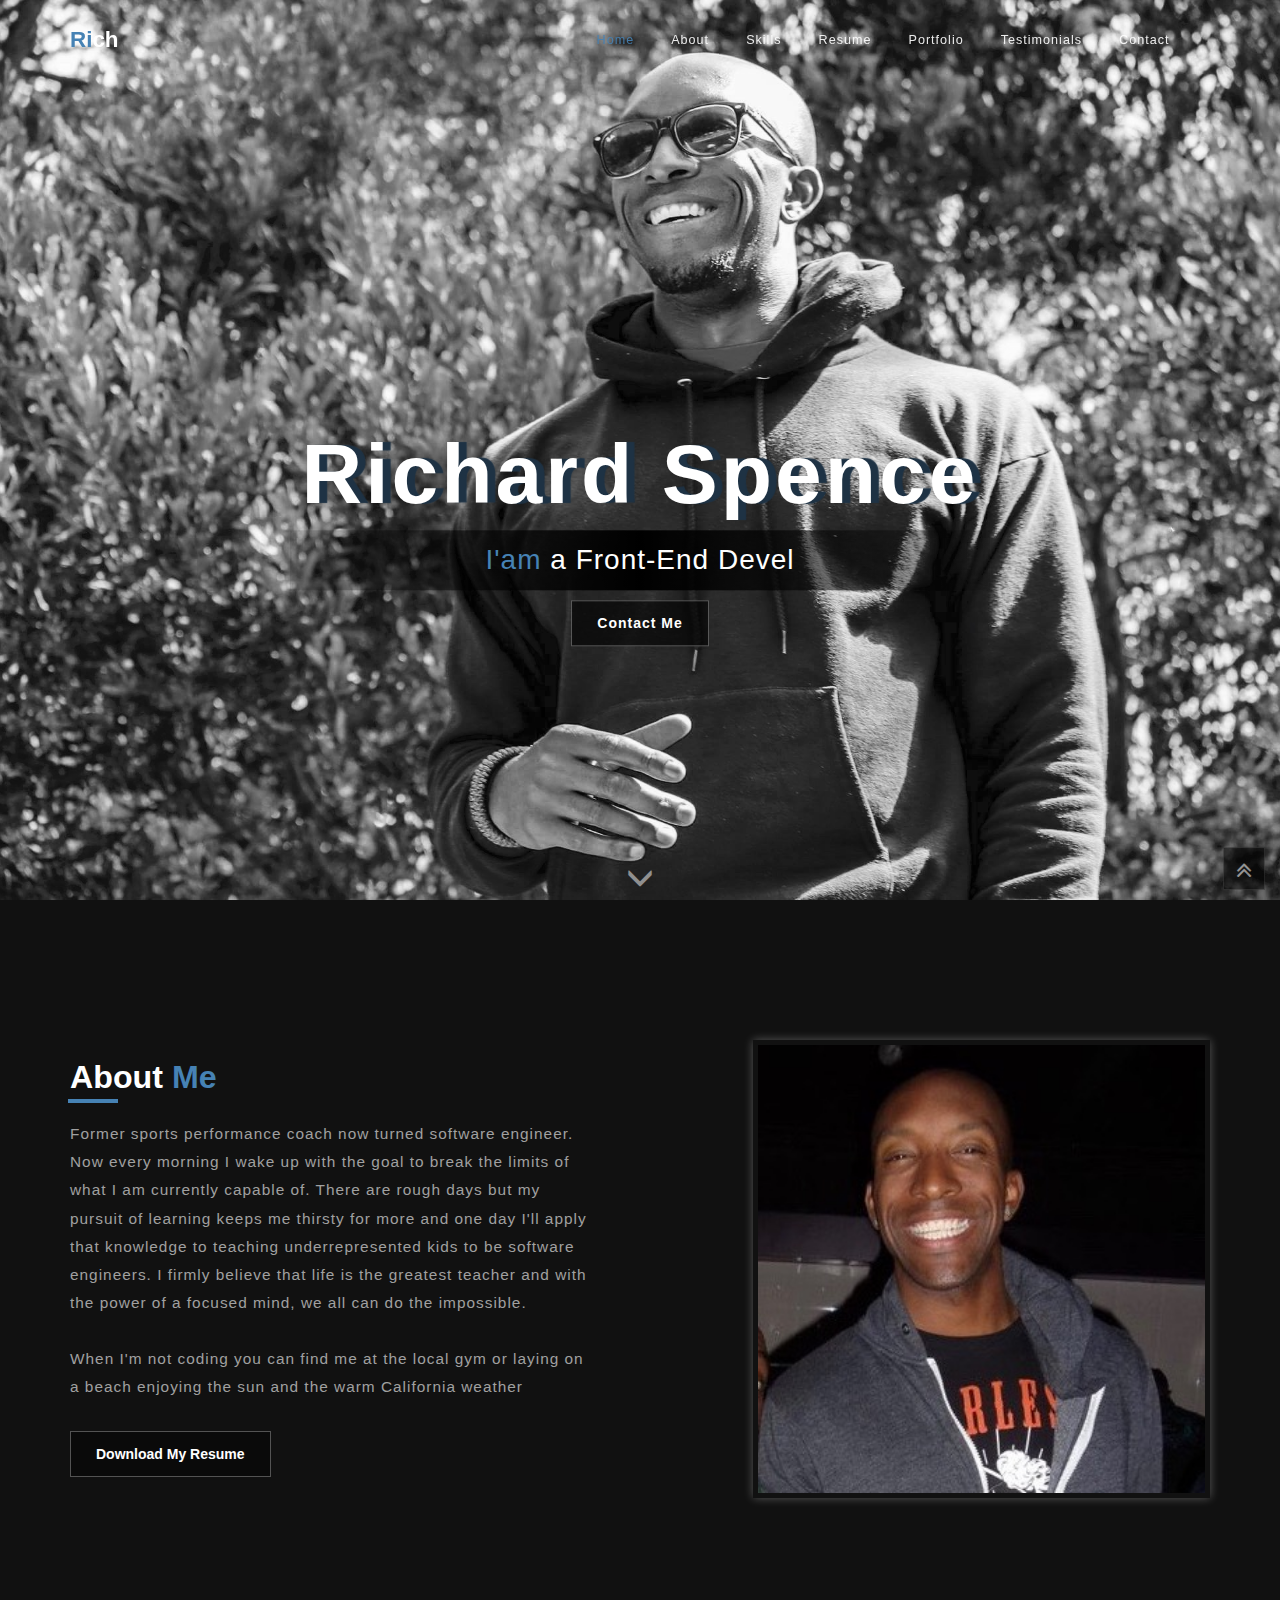
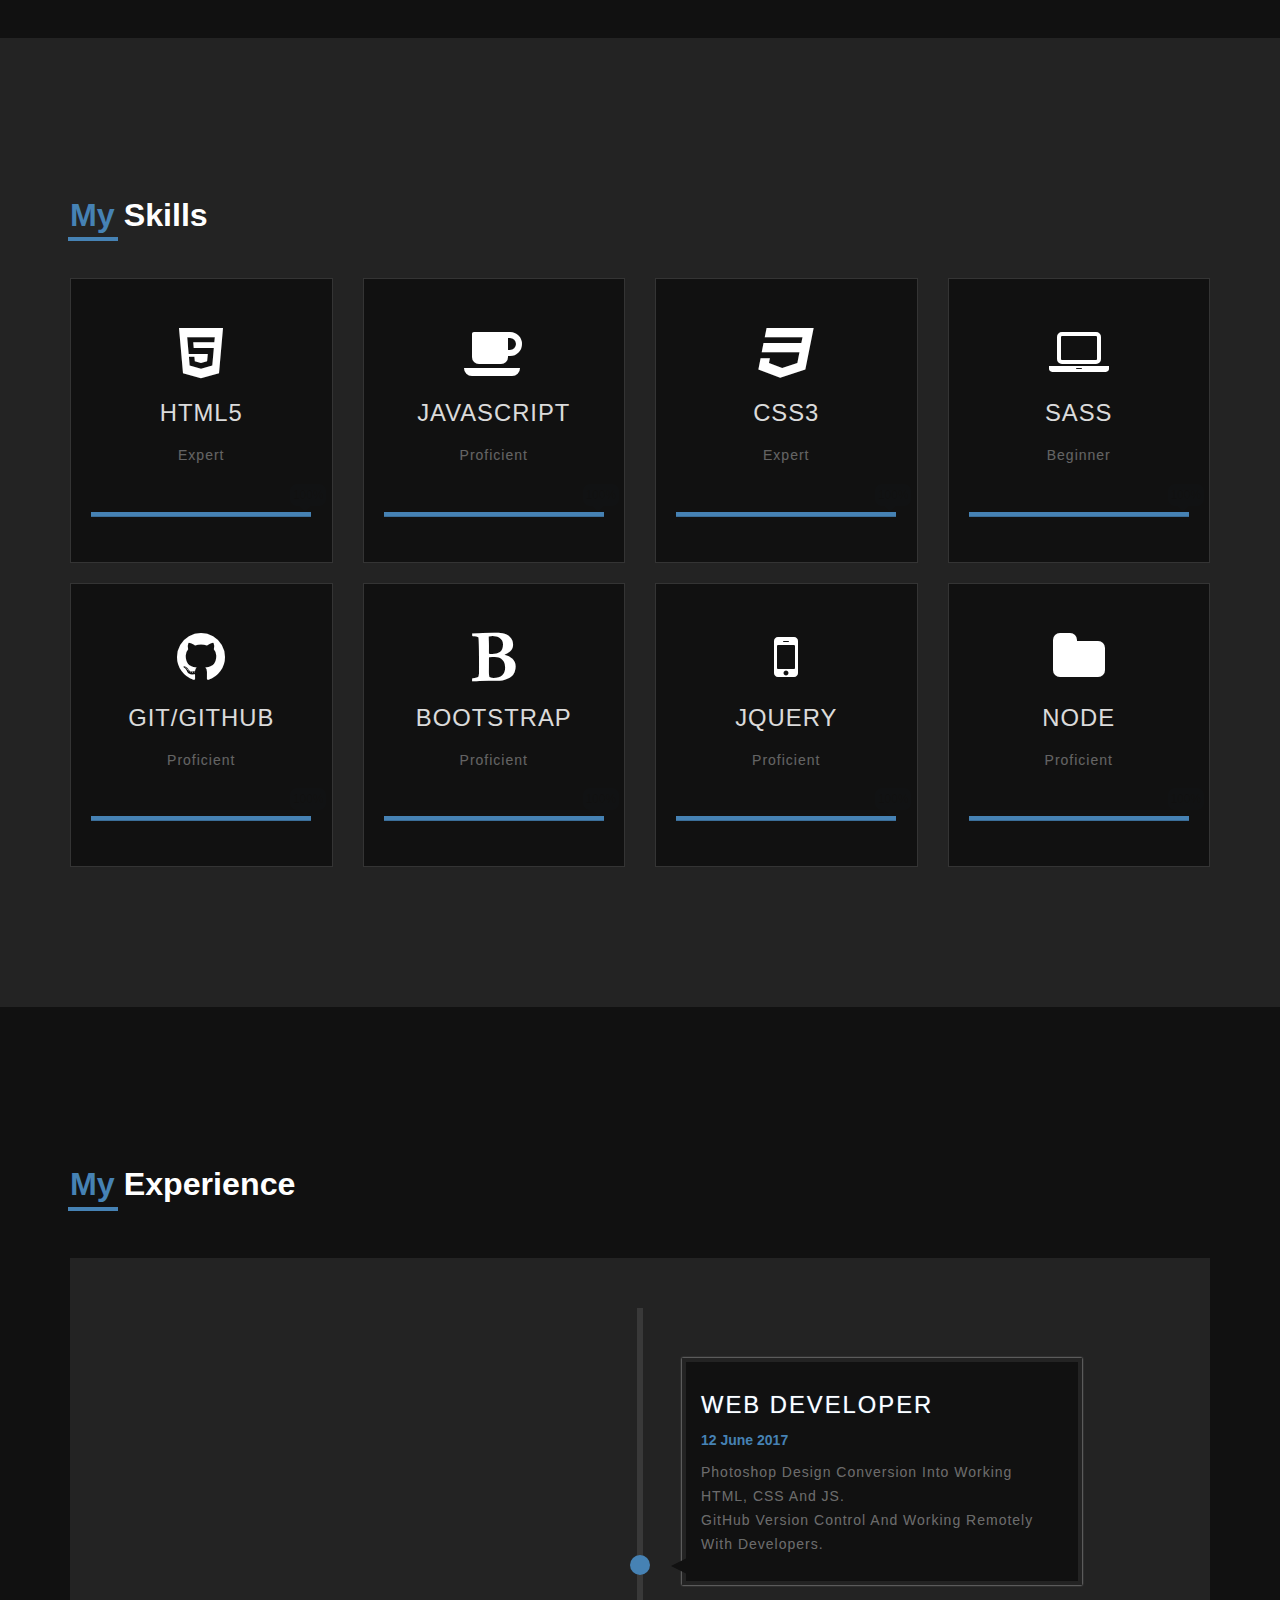
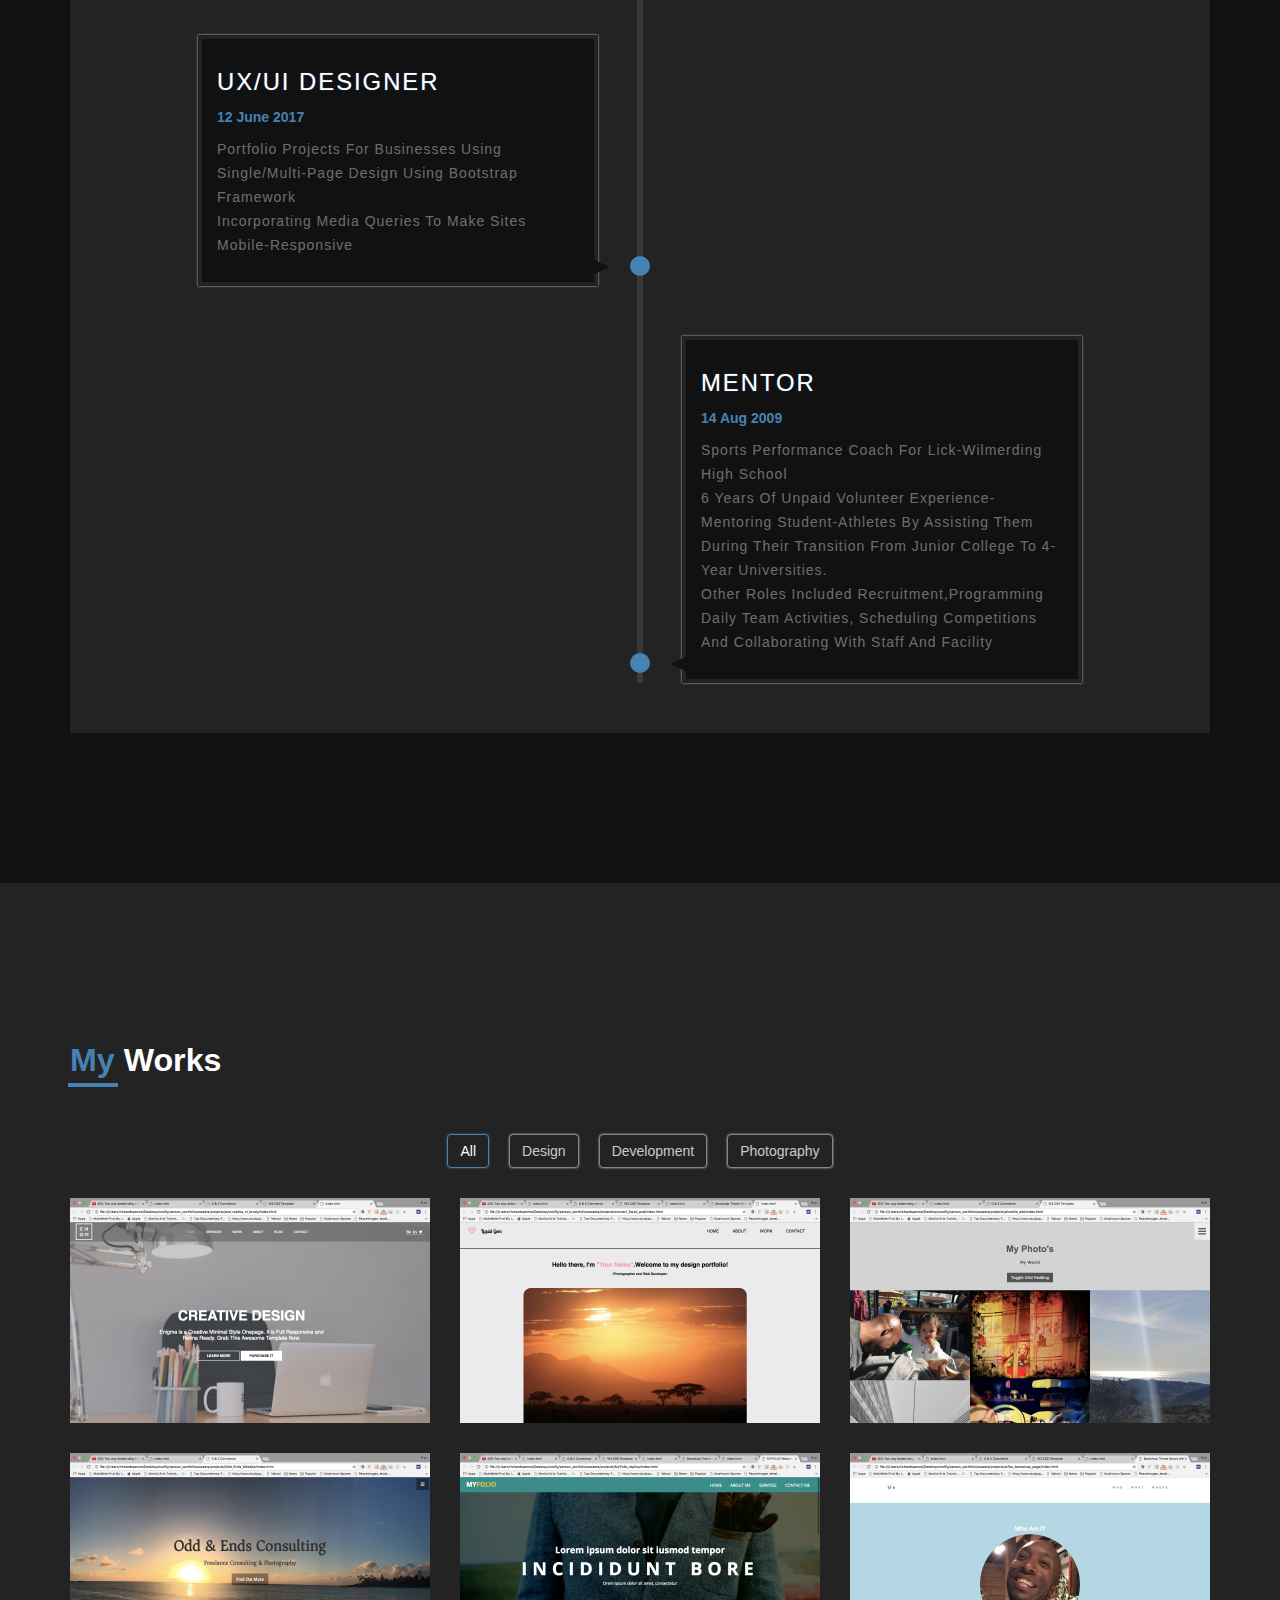
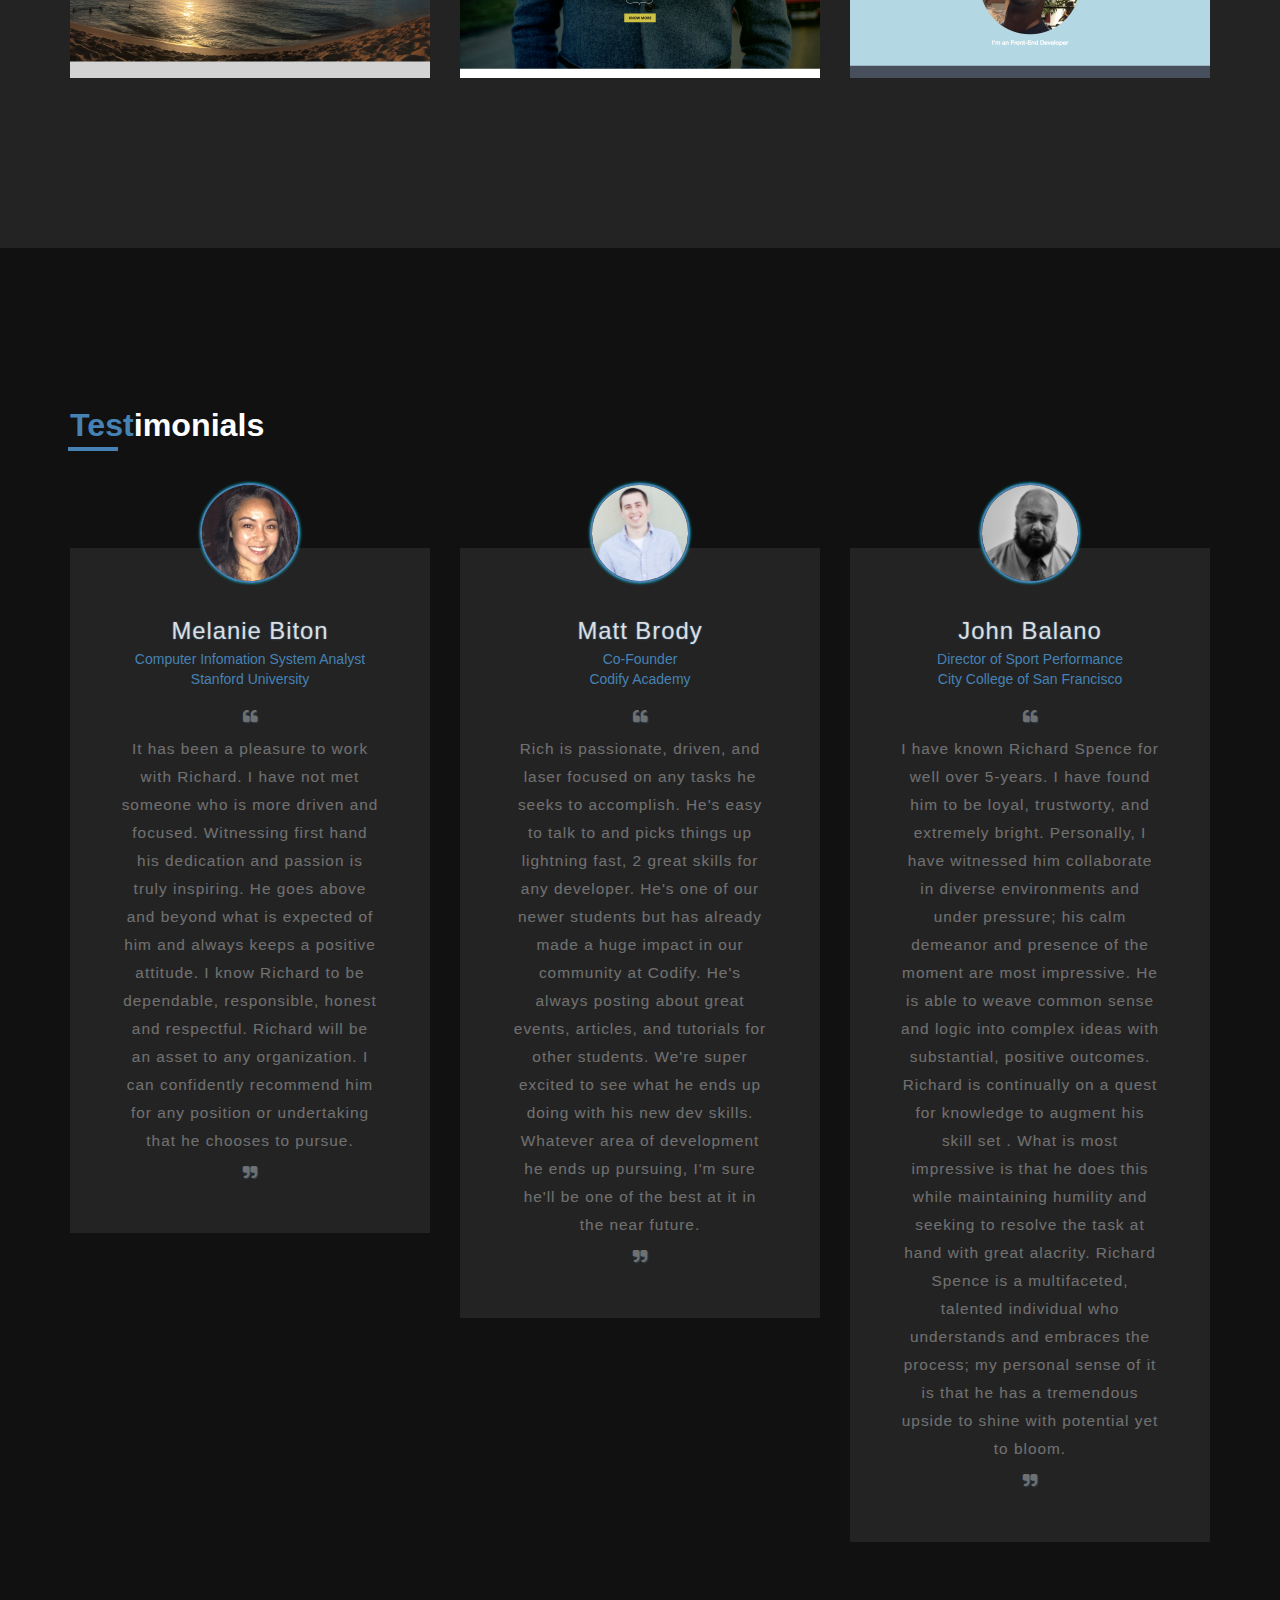
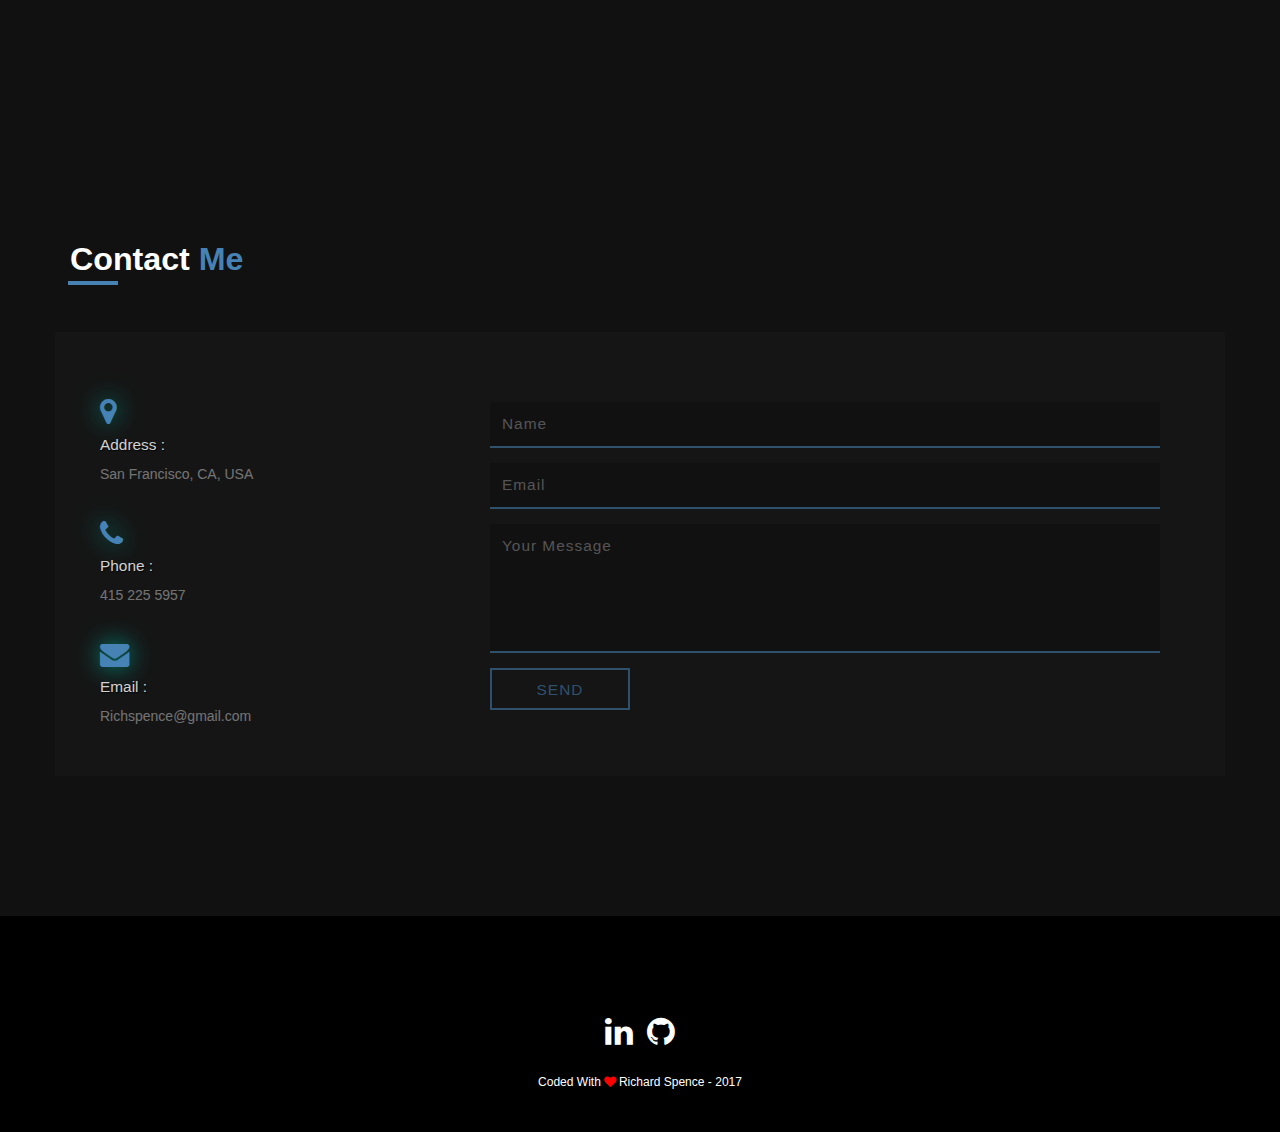
==== index.html @ 6bd2daed "First Commit" ====
<!DOCTYPE html>
<html lang="en">
    <head>
        <!-- META -->
        <meta http-equiv="Content-Type" content="text/html; charset=UTF-8">
        <meta http-equiv="X-UA-Compatible" content="IE=edge">
        <meta name="viewport" content="width=device-width, initial-scale=1">
        <meta name="description" content="text">
        <meta name="keywords" content="resume, cv, portfolio, creative, developer, freelancer, modern, onepage, clean">
        <meta name="author" content="Richard Spence">

        <!-- PAGE TITLE -->
        <title>Coach Rich Can Code</title>

        <!-- PAGE ICON -->
        <link rel="shortcut icon" type="image/x-icon" href="favicon.ico">


        <!-- BOOTSTRAP CSS -->
        <link rel="stylesheet" href="assests/css/bootstrap.min.css">

        <!-- FONT AWESOME CSS -->
        <link rel="stylesheet" href="assests/css/font-awesome.min.css">

        <!-- MAGNIFIC POPUP CSS -->
        <link rel="stylesheet" href="assests/css/magnific-popup.css">

        <!-- GOOGLE FONTS -->
        <link rel="stylesheet" href="assests/css/css">

        <!-- MAIN STYLE CSS -->
        <link rel="stylesheet" href="assests/css/style.css">

        <!-- RESPONSIVE CSS -->
        <link rel="stylesheet" href="assests/css/media.css">

        <!-- HTML5 shiv and Respond.js IE8 support of HTML5 elements and media queries -->
        <!--[if lt IE 9]>
            <script src="assests/js/html5shiv.min.js"></script>
            <script src="assests/js/respond.min.js"></script>
        <![endif]-->
    </head>
    <body class="back_color2">

        <!-- Start Preloader & ToTop Btn -->
        <div class="preloader">
            <span class="circls">
                <span class="circle1"></span>
                <span class="circle2"></span>
            </span>
        </div>

        <div class="to_top active" id="to_top">
            <i class="fa fa-angle-double-up" aria-hidden="true"></i>
        </div>
        <!-- /End Preloader & ToTop Btn -->

        <!-- Start Navigation -->
         <nav class="navbar navbar-fixed-top">
            <div class="container">
                <div class="navbar-header">
                    <a class="navbar-brand color1" href="#"><span class="span_color">Ri</span>ch</a>
                    <button type="button" class="navbar-toggle collapsed" data-toggle="collapse" data-target="#my_navbar" aria-expanded="false">
                        <span></span>
                        <span></span>
                        <span></span>
                    </button>
                </div>

                <div class="collapse navbar-collapse" id="my_navbar">
                    <ul class="nav navbar-nav navbar-right">
                        <li><a href="#" class="font_size13 current" data-link="#home">Home</a></li>
                        <li><a href="#" class="font_size13" data-link="#about">About</a></li>
                        <li><a href="#"  class="font_size13" data-link="#skills">Skills</a></li>
                        <li><a href="#" class="font_size13" data-link="#resume">Resume</a></li>
                        <li><a href="#" class="font_size13" data-link="#portfolio">Portfolio</a></li>
                        <li><a href="#" class="font_size13" data-link="#testimonial">Testimonials</a></li>
                        <li><a href="#" class="font_size13" data-link="#contact">Contact</a></li>
                    </ul>
                </div>
            </div>
        </nav>
        <!-- /End Navigation -->

        <!-- Start Home -->
        <header id="home" class="section back_color2">
            <div class="background"></div>
            <div class="header_content">
                <h1 class="myname">Richard Spence</h1>
                <div id="typed-strings" style="display: none;">
                    <p>a Front-End Developer <i class="fa fa-code" aria-hidden="true"></i></p>
                    <p>a Mentor <i class="fa fa-handshake-o" aria-hidden="true"></i></p>
                    <p>a Web Designer <i class="fa fa-paint-brush" aria-hidden="true"></i></p>
                    <p>a Creative UI/UX Designer <i class="fa fa-magic" aria-hidden="true"></i></p>
                </div>
                <p><span class="span_color">I'am </span><span id="typed">a Front-End Develo</span></p>
                <a href="#" class="btn contactme">Contact Me</a>
            </div>
            <button type="button" class="to_down"><i class="glyphicon glyphicon-menu-down" aria-hidden="true"></i></button>
        </header>
        <!-- End Home -->

        <!-- Start About -->
        <section id="about" class="section about_us section_padding back_color2">
            <div class="container">
                <div class="row">
                    <div class="col-xs-12 col-md-7">
                        <div class="about_paragraph">
                            <h2 class="color1">About <span class="span_color">Me</span></h2>
                            <p class="line_height28 font_size16">Former sports performance coach now turned software engineer. Now every morning I wake up with the goal to break the limits of what I am currently capable of. There are rough days but my pursuit of learning keeps me thirsty for more and one day I'll apply that knowledge to teaching underrepresented kids to be software engineers. I firmly believe that life is the greatest teacher and with the power of a focused mind, we all can do the impossible.<br><br>When I'm not coding you can find me at the local gym or laying on a beach enjoying the sun and the warm California weather</p>
                            <a class="btn mt_20" href="assests/Richards_resume.docx" download>Download My Resume</a>
                        </div>
                    </div>
                    <div class="col-xs-12 col-md-5">
                        <div class="about_picture">
                            <img src="assests/images/IMG_2972.jpg" alt="ME :)">
                        </div>
                    </div>
                </div>
            </div>
        </section>
        <!-- /End About -->

        <!-- Start Skills -->
        <section id="skills" class="section skills section_padding back_color1">
            <div class="container">
                <h2 class="color1"><span class="span_color">My</span> Skills</h2>
                <div class="row">
                    <div class="col-xs-12 col-sm-6 col-md-3">
                        <div class="service_item back_color2 mt_20">
                            <i class="fa fa-html5" aria-hidden="true"></i>
                            <h3 class="color1">HTML5</h3>
                            <p class="line_height28 color1">Expert</p>
                            <div class="progress">
                                <div class="progress-bar progress-bar-info" role="progressbar" aria-valuenow="100" aria-valuemin="0" aria-valuemax="100" style="min-width: 2em; width: 100%;">
                                    <span>100%</span>
                                </div>
                            </div>
                        </div>
                    </div>
                    <div class="col-xs-12 col-sm-6 col-md-3">
                        <div class="service_item back_color2 mt_20">
                            <i class="fa fa-coffee" aria-hidden="true"></i>
                            <h3 class="color1">JAVASCRIPT</h3>
                            <p class="line_height28 color1">Proficient</p>
                            <div class="progress">
                                <div class="progress-bar progress-bar-info" role="progressbar" aria-valuenow="100" aria-valuemin="0" aria-valuemax="100" style="min-width: 2em; width: 100%;">
                                    <span>100%</span>
                                </div>
                            </div>
                        </div>
                    </div>
                    <div class="col-xs-12 col-sm-6 col-md-3">
                        <div class="service_item back_color2 mt_20">
                            <i class="fa fa-css3" aria-hidden="true"></i>
                            <h3 class="color1">CSS3</h3>
                            <p class="line_height28 color1">Expert</p>
                            <div class="progress">
                                <div class="progress-bar progress-bar-info" role="progressbar" aria-valuenow="100" aria-valuemin="0" aria-valuemax="100" style="min-width: 2em; width: 100%;">
                                    <span>100%</span>
                                </div>
                            </div>
                        </div>
                    </div>
                    <div class="col-xs-12 col-sm-6 col-md-3">
                        <div class="service_item back_color2 mt_20">
                            <i class="fa fa-laptop color1" aria-hidden="true"></i>
                            <h3 class="color1">SASS</h3>
                            <p class="line_height28 color1">Beginner</p>
                            <div class="progress">
                                <div class="progress-bar progress-bar-info" role="progressbar" aria-valuenow="100" aria-valuemin="0" aria-valuemax="100" style="min-width: 2em; width: 100%;">
                                    <span>100%</span>
                                </div>
                            </div>
                        </div>
                    </div>
                    <div class="col-xs-12 col-sm-6 col-md-3">
                        <div class="service_item back_color2 mt_20">
                            <i class="fa fa-github" aria-hidden="true"></i>
                            <h3 class="color1">GIT/GITHUB</h3>
                            <p class="line_height28 color1">Proficient</p>
                            <div class="progress">
                                <div class="progress-bar progress-bar-info" role="progressbar" aria-valuenow="100" aria-valuemin="0" aria-valuemax="100" style="min-width: 2em; width: 100%;">
                                    <span>100%</span>
                                </div>
                            </div>
                        </div>
                    </div>
                    <div class="col-xs-12 col-sm-6 col-md-3">
                        <div class="service_item back_color2 mt_20">
                            <i class="fa fa-bold" aria-hidden="true"></i>
                            <h3 class="color1">BOOTSTRAP</h3>
                            <p class="line_height28 color1">Proficient</p>
                            <div class="progress">
                                <div class="progress-bar progress-bar-info" role="progressbar" aria-valuenow="100" aria-valuemin="0" aria-valuemax="100" style="min-width: 2em; width: 100%;">
                                    <span>100%</span>
                                </div>
                            </div>
                        </div>
                    </div>
                    <div class="col-xs-12 col-sm-6 col-md-3">
                        <div class="service_item back_color2 mt_20">
                            <i class="fa fa-mobile" aria-hidden="true"></i>
                            <h3 class="color1">JQUERY</h3>
                            <p class="line_height28 color1">Proficient</p>
                            <div class="progress">
                                <div class="progress-bar progress-bar-info" role="progressbar" aria-valuenow="100" aria-valuemin="0" aria-valuemax="100" style="min-width: 2em; width: 100%;">
                                    <span>100%</span>
                                </div>
                            </div>
                        </div>
                    </div>
                    <div class="col-xs-12 col-sm-6 col-md-3">
                        <div class="service_item back_color2 mt_20">
                            <i class="fa fa-folder" aria-hidden="true"></i>
                            <h3 class="color1">NODE</h3>
                            <p class="line_height28 color1">Proficient</p>
                            <div class="progress">
                                <div class="progress-bar progress-bar-info" role="progressbar" aria-valuenow="100" aria-valuemin="0" aria-valuemax="100" style="min-width: 2em; width: 100%;">
                                    <span>100%</span>
                                </div>
                            </div>
                        </div>
                    </div>
                </div>
            </div>
        </section>
        <!-- /End Skills -->

        <!-- Start Work Experience -->
        <section id="resume" class="section experience section_padding back_color2">
            <div class="container">
                <h2 class="color1"><span class="span_color">My</span> Experience</h2>
                <ul class="back_color1">
                    <li class="in-view">
                        <div class="back_color2">
                            <h3 class="color1">WEB DEVELOPER</h3>
                            <time datetime="2020-02-14">12 June 2017</time>
                            <p>Photoshop Design conversion into working HTML, CSS and JS.
                              <br>GitHub version control and working remotely with developers.
                            </p>
                        </div>
                    </li>
                    <li class="in-view">
                        <div class="back_color2">
                            <h3 class="color1">UX/UI DESIGNER</h3>
                            <time datetime="2020-02-14">12 June 2017</time>
                            <p>Portfolio projects for businesses using single/multi-page design using Bootstrap framework
                              <br>Incorporating media queries to make sites mobile-responsive
                            </p>
                        </div>
                    </li>
                    <li class="in-view">
                        <div class="back_color2">
                            <h3 class="color1">MENTOR</h3>
                            <time datetime="2020-02-14">14 Aug 2009</time>
                            <p> Sports Performance coach for Lick-Wilmerding High School
                            <br>6 years of unpaid volunteer experience-mentoring student-athletes by assisting them during their transition from junior college to 4-year universities.
                            <br>Other roles included recruitment,programming daily team activities, scheduling competitions and collaborating with staff and facility </p>
                        </div>
                    </li>
                </ul>
            </div>
        </section>
        <!-- /End Work Experience -->

        <!-- Start Latest Works -->
        <section id="portfolio" class="section works section_padding back_color1">
            <div class="container">
                <h2 class="color1"><span class="span_color">My</span> Works</h2>
                <div class="works_control">
                    <button type="button" class="btn color1 mixitup-control-active" data-filter="all">All</button>
                    <button type="button" class="btn color1" data-filter=".w_design">Design</button>
                    <button type="button" class="btn color1" data-filter=".w_development">Development</button>
                    <button type="button" class="btn color1" data-filter=".w_photography">Photography</button>
                </div>
                <div class="works_content" id="MixItUp706889">
                    <div class="row">
                        <div class="mix col-xs-12 col-sm-6 col-md-4 w_development" data-order="1">
                            <div class="work_item">
                                <img src="assests/images/creative.png" alt="portfolio">
                                <div class="item_caption">
                                    <a href="assests/projects/psd_replica_m_brody/index.html" target="_blank">
                                        <i class="fa fa-link" aria-hidden="true"></i>
                                    </a>
                                    <a href="assests/images/creative.png" class="popup">
                                        <i class="fa fa-search" aria-hidden="true"></i>
                                    </a>
                                </div>
                            </div>
                        </div>
                        <div class="mix col-xs-12 col-sm-6 col-md-4 w_development" data-order="2">
                            <div class="work_item">
                                <img src="assests/images/liquid.png" alt="portfolio">
                                <div class="item_caption">
                                    <a href="assests/projects/convert_liquid_psd/index.html" target="_blank">
                                        <i class="fa fa-link" aria-hidden="true"></i>
                                    </a>
                                    <a href="assests/images/liquid.png" class="popup">
                                        <i class="fa fa-search" aria-hidden="true"></i>
                                    </a>
                                </div>
                            </div>
                        </div>
                        <div class="mix col-xs-12 col-sm-6 col-md-4 w_photography" data-order="3">
                            <div class="work_item">
                                <img src="assests/images/Photolio.png" alt="portfolio">
                                <div class="item_caption">
                                    <a href="assests/projects/photolio_site/index.html">
                                        <i class="fa fa-link" aria-hidden="true"></i>
                                    </a>
                                    <a href="assests/images/Photolio.png" class="popup">
                                        <i class="fa fa-search" aria-hidden="true"></i>
                                    </a>
                                </div>
                            </div>
                        </div>
                        <div class="mix col-xs-12 col-sm-6 col-md-4 w_design w_development" data-order="4">
                            <div class="work_item">
                                <img src="assests/images/Odd_End.png" alt="portfolio">
                                <div class="item_caption">
                                    <a href="assests/projects/Odd_Ends_Website/index.html">
                                        <i class="fa fa-link" aria-hidden="true"></i>
                                    </a>
                                    <a href="assests/images/Odd_End.png" class="popup">
                                        <i class="fa fa-search" aria-hidden="true"></i>
                                    </a>
                                </div>
                            </div>
                        </div>
                        <div class="mix col-xs-12 col-sm-6 col-md-4 w_design" data-order="4">
                            <div class="work_item">
                                <img src="assests/images/folio.png" alt="portfolio">
                                <div class="item_caption">
                                    <a href="assests/projects/MyFolio_replica/index.html">
                                        <i class="fa fa-link" aria-hidden="true"></i>
                                    </a>
                                    <a href="assests/images/folio.png" class="popup">
                                        <i class="fa fa-search" aria-hidden="true"></i>
                                    </a>
                                </div>
                            </div>
                        </div>
                        <div class="mix col-xs-12 col-sm-6 col-md-4 w_photography" data-order="4">
                            <div class="work_item">
                                <img src="assests/images/me.png" alt="portfolio">
                                <div class="item_caption">
                                    <a href="assests/projects/w3sc_bootstrap_page/index.html">
                                        <i class="fa fa-link" aria-hidden="true"></i>
                                    </a>
                                    <a href="assests/images/me.png" class="popup">
                                        <i class="fa fa-search" aria-hidden="true"></i>
                                    </a>
                                </div>
                            </div>
                        </div>
                    </div>
                </div>
            </div>
        </section>
        <!-- /End Latest Works -->

        <!-- Start Testimonials -->
        <section id="testimonial" class="section testimonials section_padding back_color2">
            <div class="container">
                <h2 class="color1"><span class="span_color">Test</span>imonials</h2>
                <div class="row">
                    <div class="col-xs-12 col-sm-4">
                        <div class="single_testimonial back_color1">
                            <h3 class="color1">Melanie Biton</h3>
                            <span class="span_color">Computer Infomation System Analyst<br> Stanford University</span>
                            <p class="line_height28 font_size16 color1"><i class="fa fa-quote-left" aria-hidden="true"></i>It has been a pleasure to work with Richard. I have not met someone who is more driven and focused. Witnessing first hand his dedication and passion is truly inspiring. He goes above and beyond what is expected of him and always keeps a positive attitude. I know Richard to be dependable, responsible, honest and respectful. Richard will be an asset to any organization. I can confidently recommend him for any position or undertaking that he chooses to pursue. <i class="fa fa-quote-right" aria-hidden="true"></i></p>
                            <div class="testimonial_picture">
                                <img src="assests/images/mel_face1.png" alt="person">
                            </div>
                        </div>
                    </div>
                    <div class="col-xs-12 col-sm-4">
                        <div class="single_testimonial back_color1">
                            <h3 class="color1">Matt Brody</h3>
                            <span class="span_color">Co-Founder<br> Codify Academy</span>
                            <p class="line_height28 font_size16 color1"><i class="fa fa-quote-left" aria-hidden="true"></i> Rich is passionate, driven, and laser focused on any tasks he seeks to accomplish. He's easy to talk to and picks things up lightning fast, 2 great skills for any developer. He's one of our newer students but has already made a huge impact in our community at Codify. He's always posting about great events, articles, and tutorials for other students. We're super excited to see what he ends up doing with his new dev skills. Whatever area of development he ends up pursuing, I'm sure he'll be one of the best at it in the near future.<i class="fa fa-quote-right" aria-hidden="true"></i></p>
                            <div class="testimonial_picture">
                                <img src="assests/images/matt_b.jpg" alt="person">
                            </div>
                        </div>
                    </div>
                    <div class="col-xs-12 col-sm-4">
                        <div class="single_testimonial back_color1">
                            <h3 class="color1">John Balano</h3>
                            <span class="span_color">Director of Sport Performance <br>City College of San Francisco</span>
                            <p class="line_height28 font_size16 color1"><i class="fa fa-quote-left" aria-hidden="true"></i> I have known Richard Spence for well over 5-years. I have found him to be loyal, trustworty, and extremely bright. Personally, I have witnessed him collaborate in diverse environments and under pressure; his calm demeanor and presence of the moment are most impressive. He is able to weave common sense and logic into complex ideas with substantial, positive outcomes. Richard is continually on a quest for knowledge to augment his skill set . What is most impressive is that he does this while maintaining humility and seeking to resolve the task at hand with great alacrity. Richard Spence is a multifaceted, talented individual who understands and embraces the process; my personal sense of it is that he has a tremendous upside to shine with potential yet to bloom. <i class="fa fa-quote-right" aria-hidden="true"></i></p>
                            <div class="testimonial_picture">
                                <img src="assests/images/balano.jpg" alt="person">
                            </div>
                        </div>
                    </div>
                </div>
            </div>
        </section>
        <!-- /End Testimonials -->



        <!-- Start Contact -->
        <section id="contact" class="section section_padding back_color2">
            <div class="container">
                <h2 class="color1">Contact <span class="span_color">Me</span></h2>
                <div class="contact_me row">
                    <div class="col-xs-12 col-md-4">
                        <address>
                            <div class="contact">
                                <i class="fa fa-map-marker" aria-hidden="true"></i>
                                <span class="color1 font_size16">Address :</span>
                                <p class="color1"> San Francisco, CA, USA</p>
                            </div>
                            <div class="contact">
                                <i class="fa fa-phone" aria-hidden="true"></i>
                                <span class="color1 font_size16">Phone :</span>
                                <p class="color1">415 225 5957</p>
                            </div>
                            <div class="contact">
                                <i class="fa fa-envelope" aria-hidden="true"></i>
                                <span class="color1 font_size16">Email :</span>
                                <p class="color1">Richspence@gmail.com</p>
                            </div>
                        </address>
                    </div>
                    <div class="col-xs-12 col-md-8">
                        <form class="form-horizontal contact_form" method="post" id="contactForm" action="#"><input type="hidden" name="form-name" value="form 1">
                            <div class="form-group form-group-lg">
                                <div class="col-xs-12">
                                    <input type="text" class="font_size16 form-control" id="name" placeholder="Name" name="user" required="required">
                                </div>
                            </div>
                            <div class="form-group form-group-lg">
                                <div class="col-xs-12">
                                    <input type="email" class="font_size16 form-control" id="email" placeholder="Email" name="email" required="required" autocomplete="email">
                                </div>
                            </div>
                            <div class="form-group form-group-lg">
                                <div class="col-xs-12">
                                    <textarea class="font_size16 form-control" rows="5" id="message" placeholder="Your Message" name="message" required="required"></textarea>
                                </div>
                            </div>
                            <div class="form-group form-group-lg">
                                <div class="col-xs-12">
                                    <button type="submit" class="btn font_size16">SEND</button>
                                </div>
                            </div>
                            <div class="col-md-12 text-center">
                                <p class="input-success">We have received your mail, We will get back to you soon!</p>
                                <p class="input-error">Sorry, Message could not send! Please try again.</p>
                            </div>
                        </form>
                    </div>
                </div>
            </div>
        </section>
        <!-- /End Contact -->

        <!-- Start Footer -->
        <footer>
            <div class="links">
                <a href="https://www.linkedin.com/in/thisisrichie/"><i class="fa fa-linkedin color1" aria-hidden="true"></i></a>
                <a href="https://github.com/ZuluK"><i class="fa fa-github color1" aria-hidden="true"></i></a>
                <p class="ccopy color1">Coded With<i class="fa fa-heart" aria-hidden="true"></i>Richard Spence<a href="#" target="_blank"></a> - 2017</p>
            </div>
        </footer>
        <!-- /End Footer -->

        <!-- JQUERY JS -->
        <script src="assests/js/jquery-3.1.0.min.js"></script>
        <!-- BOOTSTRAP JS -->
        <script src="assests/js/bootstrap.min.js"></script>
        <!-- TYPED JS -->
        <script src="assests/js/typed.min.js"></script>
        <!-- MAGNIFIC POPUP JS -->
        <script src="assests/js/jquery.magnific-popup.min.js"></script>
        <!-- MIXITUP JS -->
        <script src="assests/js/mixitup.min.js"></script>
        <!-- SCRIPT JS -->
        <script src="assests/js/script.js"></script>
        <!-- CUSTOM JS -->
        <script src="assests/js/main.js"></script>


    </body>
</html>
---- assests/css/style.css ----
/*----------------------------------------------
            *** TABLE OF CONTENTS ***
----------------------------------------------
  * 01. General
  * 02. Preloader
  * 03. Navigation
  * 04. Home
  * 05. About
  * 06. Skills
  * 07. Work Experience
  * 08. Latest Works
  * 09. My Clients
  * 10. My Blog
  * 11. Contact ME
  * 12. Footer

----------------------------------------------
            *** basic Color Codes ***
----------------------------------------------
    Cyan -> #00deff
    black-> #000
    white-> #fff
    gray-> #232323, #111, #333. #a0a0a0

==============================================*/


/*----------------------------------------------
*   01. General
*----------------------------------------------*/
body{
    font-family:  sans-serif;
    font-size: 14px;
    overflow-x: hidden !important;
}
h2{
    position: relative;
    font-family:  sans-serif;
    font-size: 2.3em;
    font-weight: 700;
    letter-spacing: 0;
    margin-bottom: 25px;
}
h2:before{
    content: "";
    display: block;
    position: absolute;
    width: 50px;
    height: 4px;
    background-color: steelblue;
    bottom: -8px;
    left: -2px;
}
h3{
    font-size: 1.7em;
    letter-spacing: 1px;
    margin-bottom: 12px;

}
a,a:hover,a:focus{
    text-decoration: none !important;
    outline: 0 !important;
}
.section_padding{
    padding: 140px 0;
}
.line_height28{
    line-height: 1.82em !important;
}

.font_size16{
    font-size: 1.1em !important;
}

.mt_20{
    margin-top: 20px !important;
}

.span_color{
    color: steelblue !important;
}
.back_color1{
    background-color: #232323 !important;
}
.back_color2{
    background-color: #111 !important;
}
.color1{
    color: #fff !important;
}

.to_top{
    position: fixed;
    display: none;
    bottom: 10px;
    right: 15px;
    z-index: 999;
    font-size: 1.8em;
    padding: 4px 12px 1px 12px;
    text-align: center;
    background-color: #000;
    color: #fff;
    cursor: pointer;
    -webkit-transition: all .4s ease-in-out;
    transition: all .4s ease-in-out;
    opacity: 0.5;
    border: 1px solid #333;
}
.to_top.active{
    display: block;
}
.to_top:hover{
    background-color: #000;
    color: #fff;
    opacity: 1;
    border-color: steelblue;
}


/*----------------------------------------------
*   02. PRELOADER
*----------------------------------------------*/
.preloader{
    position: fixed;
    top:0px;
    left:0px;
    right:0px;
    bottom:0px;
    z-index: 1031;
    width: 100%;
    height: 100%;
    background-color: #000;
}
.preloader .circls{
    position: absolute;
    top: calc(50% - 35px);
    left: calc(50% - 35px);
    width: 70px;
    height: 70px;
}
.preloader .circls>span{
    position: absolute;
    top:25%;
    left:25%;
    width: 50%;
    height: 50%;
    border-radius: 50%;
    border: 3px solid steelblue;
    box-shadow: 0px 0px 3px steelblue;

    -webkit-animation-duration: 1s;
    animation-duration: 1s;
    -webkit-animation-iteration-count: infinite;
    animation-iteration-count: infinite;
    -webkit-animation-direction: normal;
    animation-direction: normal;
    -webkit-animation-fill-mode: both;
    animation-fill-mode: both;
    -webkit-animation-timing-function:linear;
    animation-timing-function:linear;
}
.preloader .circle1{
    -webkit-animation-name: load;
    animation-name: load;
}
.preloader .circle2{
    -webkit-animation-name: load2;
    animation-name: load2;
}
@keyframes load{
    0% {
        -webkit-transform:rotateZ(0deg) translate(25px,0);
        transform:rotateZ(0deg) translate(25px,0)
    }
    33% {
        -webkit-transform:rotateZ(120deg) translate(25px,25px);
        transform:rotateZ(120deg) translate(25px,25px)
    }
    67% {
        -webkit-transform:rotateZ(240deg) translate(0,25px);
        transform:rotateZ(240deg) translate(0,25px)
    }
    100%{
        -webkit-transform:rotateZ(360deg) translate(25px,0);
        transform:rotateZ(360deg) translate(25px,0)
    }
}
@-webkit-keyframes load{
    0% {
        -webkit-transform:rotateZ(0deg) translate(25px,0);
        transform:rotateZ(0deg) translate(25px,0)
    }
    33% {
        -webkit-transform:rotateZ(120deg) translate(25px,25px);
        transform:rotateZ(120deg) translate(25px,25px)
    }
    67% {
        -webkit-transform:rotateZ(240deg) translate(0,25px);
        transform:rotateZ(240deg) translate(0,25px)
    }
    100%{
        -webkit-transform:rotateZ(360deg) translate(25px,0);
        transform:rotateZ(360deg) translate(25px,0)
    }
}

@keyframes load2{
    0% {
        -webkit-transform:rotateZ(0deg) translate(25px,25px);
        transform:rotateZ(0deg) translate(25px,25px)
    }
    33% {
        -webkit-transform:rotateZ(120deg) translate(0,25px);
        transform:rotateZ(120deg) translate(0,25px)
    }
    67% {
        -webkit-transform:rotateZ(240deg) translate(25px,0);
        transform:rotateZ(240deg) translate(25px,0)
    }
    100%{
        -webkit-transform:rotateZ(360deg) translate(25px,25px);
        transform:rotateZ(360deg) translate(25px,25px)
    }
}
@-webkit-keyframes load2{
    0% {
        -webkit-transform:rotateZ(0deg) translate(25px,25px);
        transform:rotateZ(0deg) translate(25px,25px)
    }
    33% {
        -webkit-transform:rotateZ(120deg) translate(0,25px);
        transform:rotateZ(120deg) translate(0,25px)
    }
    67% {
        -webkit-transform:rotateZ(240deg) translate(25px,0);
        transform:rotateZ(240deg) translate(25px,0)
    }
    100%{
        -webkit-transform:rotateZ(360deg) translate(25px,25px);
        transform:rotateZ(360deg) translate(25px,25px)
    }
}


/*----------------------------------------------
*   03. Navigation
*----------------------------------------------*/
nav{
    height: 100px;
    position: fixed;
    left: 0;
    top: 0;
    right: 0;
    z-index: 97;
    -webkit-transition: all .5s ease-in-out;
    transition: all .5s ease-in-out;
}
nav .navbar-header .navbar-brand{
    height: 100px;
    padding: 30px 15px;
    font-size: 1.6em;
    font-weight: 900;
    -webkit-transition: all .5s ease-in-out;
    transition: all .5s ease-in-out;
}

nav .navbar-nav{
    width: 60%;
    display: -webkit-box;
    display: -ms-flexbox;
    display: flex;
    -ms-flex-pack: distribute;
    justify-content: space-around;
}
nav .navbar-nav > li > a{
    font-size: 0.9em;
    letter-spacing: 1px;
    margin: 30px 0;
    padding: 0;
    color: #fff !important;
    opacity: 0.9;
    -webkit-transition: margin .5s ease-in-out;
    transition: margin .5s ease-in-out;
}
nav.active{
    height: 60px;
    background-color: rgba(0,0,0,0.95);
    box-shadow: 0 1px 1px #1e3244;
}
nav.active .navbar-header .navbar-brand{
    height: 60px;
    padding: 20px 15px;
}
nav.active .navbar-nav > li > a{
    margin: 20px 0;
}
nav .navbar-nav > li > a:hover,
nav .navbar-nav > li > a:focus,
nav .navbar-nav > li > a.current{
    background-color: transparent !important;
    color: steelblue !important;
}


/*----------------------------------------------
*   04. Home
*----------------------------------------------*/
header{
    position: relative;
    width: 100%;
    height: 100vh;
    min-height: 750px;
    max-height: 1000px;
}
header .background{
    position: absolute;
    z-index: 1;
    width: 100%;
    height: 100%;
    top: 0;
    bottom: 0;
    left: 0;
    right: 0;
    background-image: url("../images/IMG_7729.jpg");
    background-position: center;
    background-size: cover;
    background-attachment: fixed;
}


header .header_content{
    position: absolute;
    z-index: 3;
    top: 50%;
    left: 50%;
    -webkit-transform: translate(-50%,-50%);
    transform: translate(-50%, -20%);
    letter-spacing: 1px;
    padding: 10px;
    text-align: center;
}
header .header_content > .myname{
    min-width: 700px;
    font-size: 6em;
    letter-spacing: 3px;
    color: #fff;
    font-weight: 900;
    text-shadow: 8px 0 1px #1e3244;
}
header .header_content > p{
    color: #fff;
    font-size: 2em;
    background-color: rgba(0,0,0,.5);
    padding: 10px 0;
    background: -webkit-linear-gradient(right, rgba(0,0,0,.1), #000, rgba(0,0,0,.1));
    background: linear-gradient(to left, rgba(0,0,0,.1), #000, rgba(0,0,0,.1));
}
header .header_content > p i{
    text-shadow: 0 0 2px steelblue;
}
header .header_content > a{
    background-color: rgba(0,0,0,.6);
    -webkit-transition: all .2s ease-in-out;
    transition: all .2s ease-in-out;
    color: #fff;
    font-weight: 900;
    padding: 12px 25px;
    border-radius: 0;
    border: 1px solid rgba(255,255,255,.3);
}
header .header_content > a:hover,
header .header_content > a:focus{
    color: #fff;
    background-color: #000;
    border-color: steelblue;
}

header .to_down{
    position: absolute;
    bottom: 4px;
    left: 50%;
    z-index: 2;
    -webkit-transform: translate(-50%, 0);
    transform: translate(-50%, 0);
    background-color: transparent;
    border-width: 0;
    -webkit-animation-name: scroll_button;
    animation-name: scroll_button;
    -webkit-animation-duration: 0.7s;
    animation-duration: 0.7s;
    -webkit-animation-timing-function: ease-in-out;
    animation-timing-function: ease-in-out;
    -webkit-animation-delay: 0;
    animation-delay: 0;
    -webkit-animation-iteration-count: infinite;
    animation-iteration-count: infinite;
    -webkit-animation-direction:alternate-reverse;
    animation-direction:alternate-reverse;
}
header .to_down i{
    color: #fff;
    font-size: 2em;
    opacity: 0.5;
}
header .to_down:hover i{
    opacity: 1
}
@-webkit-keyframes scroll_button {
    0%   {bottom: 25px;}
    25%  {bottom: 15px;}
    50%  {bottom: 25px;}
    100% {bottom: 25px;}
}
@keyframes scroll_button {
    0%   {bottom: 25px;}
    25%  {bottom: 15px;}
    50%  {bottom: 25px;}
    100% {bottom: 25px;}
}


/*----------------------------------------------
*   05. About
*----------------------------------------------*/
.about_us .about_paragraph p{
    font-weight: 400;
    padding-right: 20%;
    letter-spacing: 1px;
    color: #a0a0a0;
}
.about_us .about_paragraph a{
    background-color: rgba(0,0,0,.4);
    -webkit-transition: all .2s ease-in-out;
    transition: all .2s ease-in-out;
    color: #fff;
    font-weight: 900;
    padding: 12px 25px;
    border-radius: 0;
    border: 1px solid rgba(255,255,255,.3);
}
.about_us .about_paragraph a:hover,
.about_us .about_paragraph a:focus{
    color: #fff;
    background-color: #000;
    border-color: steelblue;}
.about_us .about_picture{
    width: 100%;
    border: 5px solid #111;
    box-shadow: 0 0 9px rgba(255,255,255,.3);
    overflow: hidden;
}
.about_us .about_picture img{
    width: 100%;
}


/*----------------------------------------------
*   06. Skills
*----------------------------------------------*/
.skills .service_item{
    padding: 45px 8px;
    border: 1px solid rgba(255,255,255,.15);
`   box-shadow: 0 0 2px rgba(0,0,0,.6);
    -webkit-transition: all .2s ease-in-out;
    transition: all .2s ease-in-out;
}
.skills .service_item:hover{
    border-color: #111;
}
.skills .service_item h3{
    text-align: center;
    opacity: 0.85;
}
.skills .service_item:hover h3{
    opacity: 1;
}

.skills .service_item i{
    display: block;
    cursor: default;
    text-align: center;
    font-size: 4em;
    -webkit-transition: all .3s ease-in-out;
    transition: all .3s ease-in-out;
    color: white;
}
.skills .service_item:hover i{
    color: steelblue !important;
}

.skills .service_item p{
    text-align: center;
    letter-spacing: 1px;
    margin-bottom: 38px;
    padding: 5px;
    -webkit-transition: all .3s ease-in-out;
    transition: all .3s ease-in-out;
    opacity: 0.35;
}
.skills .service_item:hover p{
    opacity: 0.6
}

.skills .service_item .progress{
    height: 5px;
    width: 90%;
    margin: 0 auto;
    overflow: visible;
}
.skills .service_item .progress-bar{
    position: relative;
    background-color: steelblue;
}
.skills .service_item .progress-bar span{
    position: absolute;
    display: block;
    width: 36px;
    height: 22px;
    top: -28px;
    right: -15px;
    text-align: center;
    line-height: 23px;
    color: #000;
    border-radius: 7px;
    background-color: steelblue;
    -webkit-transition: all .3s ease-in-out;
    transition: all .3s ease-in-out;
    opacity: .01;
}
.skills .service_item:hover .progress-bar span{
    opacity: 1
}
.skills .service_item .progress-bar span:before{
    content: "";
    display: block;
    position: absolute;
    bottom: -4px;
    left: 11px;
    width: 8px;
    height: 8px;
    -webkit-transform: rotate(45deg);
    transform: rotate(45deg);
    background-color: steelblue;
}


/*----------------------------------------------
*   07. Work Experience
*----------------------------------------------*/
.experience ul{
    padding: 50px 0;
    margin-top: 55px
}

.experience ul li{
    list-style-type: none;
    position: relative;
    width: 6px;
    margin: 0 auto;
    padding-top: 50px;
    background-color: #393939;
}

.experience ul li::after{
    content: '';
    position: absolute;
    left: 50%;
    bottom: 10px;
    -webkit-transform: translateX(-50%);
    transform: translateX(-50%);
    width: 20px;
    height: 20px;
    border-radius: 50%;
    background-color: inherit;
}
.experience ul li.in-view::after{
    background: steelblue;
}

.experience ul li div{
    position: relative;
    bottom: 0;
    width: 400px;
    padding: 15px;
    box-shadow: 0 0 2px rgba(255,255,255,.8);
    border: 4px solid #232323;
    visibility: hidden;
    opacity: 0;
    -webkit-transition: all .45s ease-in-out;
    transition: all .45s ease-in-out;
}
.experience ul li div::before{
    content: '';
    position: absolute;
    bottom: 7px;
    width: 0;
    height: 0;
    border-style: solid;
}

.experience ul li:nth-child(odd) div{
    left: 45px;
    -webkit-transform: translate3d(200px, 0, 0);
    transform: translate3d(200px, 0, 0);
}

.experience ul li:nth-child(odd) div::before{
    left: -15px;
    border-width: 8px 16px 8px 0;
    border-color: transparent #111 transparent transparent;
}

.experience ul li:nth-child(even) div{
    left: -439px;
    -webkit-transform: translate3d(-200px, 0, 0);
    transform: translate3d(-200px, 0, 0);
}

.experience ul li:nth-child(even) div::before{
    right: -15px;
    border-width: 8px 0 8px 16px;
    border-color: transparent transparent transparent #111;
}
.experience ul li.in-view div {
    -webkit-transform: none !important;
    transform: none !important;
    visibility: visible;
    opacity: 1;
}

.experience ul li div h3{
    letter-spacing: 2px;
    margin-bottom: 12px;
    margin-top: 15px;
    text-shadow: 0 0 1px steelblue;
    -webkit-transition: all .3s ease-in-out;
    transition: all .3s ease-in-out;
}
.experience ul li div time{
    color: steelblue;
    font-weight: 700;
}
.experience ul li div p{
    color: rgba(255,255,255,.4);
    margin-top: 10px;
    letter-spacing: 1px;
    text-transform: capitalize;
    line-height: 24px;
    -webkit-transition: all .3s ease-in-out;
    transition: all .3s ease-in-out;
}
.experience ul li:hover div p{
    color: rgba(255,255,255,.6);
}
.experience ul li:hover::after{
    background-color: #fff;
}
.experience ul li:hover div h3{
    text-shadow: 0 0 3px steelblue;
}
.experience ul li:hover div{
    box-shadow: 0 0 5px steelblue;
}


/*----------------------------------------------
*   08. Latest Works
*----------------------------------------------*/
.works .works_control{
    padding: 30px 0;
    display: -webkit-box;
    display: -ms-flexbox;
    display: flex;
    -webkit-box-pack: center;
    -ms-flex-pack: center;
    justify-content: center;
}
.works .works_control button{
    margin-right: 10px;
    margin-left: 10px;
    background-color: transparent;
    opacity: .75;
    border: 1px solid rgba(255,255,255,.6);
    box-shadow: 0 0 2px #fff;
}
.works .works_control button.mixitup-control-active,
.works .works_control button:hover{
    border-color: steelblue;
    box-shadow: 0 0 2px steelblue;
    opacity: 1;
}
.works .works_content .mix{
    margin-bottom: 30px;
}
.works .works_content .mix .work_item{
    display: block;
    position: relative;
    overflow: hidden;
}
.works .works_content .mix .work_item img{
    -webkit-transition: all .4s ease-in-out;
    transition: all .4s ease-in-out;
    width: 100%;
}
.works .works_content .mix .work_item .item_caption{
    position: absolute;
    display: block;
    width: 90%;
    height: 90%;
    top: 5%;
    bottom: 5%;
    left: 5%;
    right: 5%;
    overflow: hidden;
    background-color: rgba(0,0,0,.6);
    opacity: 0;
    -webkit-transition: all .2s ease-in-out;
    transition: all .2s ease-in-out;
}
.works .works_content .mix .work_item .item_caption a{
    position: absolute;
    top: 50%;
    -webkit-transform: translate(0, -50%);
    transform: translate(0, -50%);
    left: calc(50% - 45px);
    background-color: transparent;
}
.works .works_content .mix .work_item .item_caption .popup{
    right: calc(50% - 45px);
    left: auto;
    cursor: zoom-in;
}
.works .works_content .mix .work_item .item_caption i{
    padding: 10px 9px 8px 8px;
    box-shadow: 0 0 3px #fff;
    color: steelblue;
    font-size: 1.5em;
    -webkit-transition: all .2s ease-in-out;
    transition: all .2s ease-in-out;
}
.works .works_content .mix .work_item .item_caption .popup i{
    padding: 9px;
}
.works .works_content .mix .work_item:hover img{
    -webkit-transition: all .4s ease-in-out;
    transition: all .4s ease-in-out;
    -webkit-transform: scale(2, 1.1);
    transform: scale(2, 1.1);
    -webkit-filter: blur(15px);
    filter: blur(15px);
}
.works .works_content .mix .work_item .item_caption a:hover i,
.works .works_content .mix .work_item .item_caption button:hover i{
    background-color: #fff;
    color: #000;
}
.works .works_content .mix .work_item:hover .item_caption{
    opacity: 1;
}
.mfp-arrow-right::before,
.mfp-arrow-left::before{
    border-left-width: 0;
    border-right-width: 0;
}


/*----------------------------------------------
*   09. My Clients
*----------------------------------------------*/
.testimonials .single_testimonial{
    position: relative;
    padding: 20px 0;
    padding-top: 50px;
    text-align: center;
    margin-top: 80px;
    border-bottom: 3px solid #232323;
}
.testimonials .single_testimonial::after{
    content: "";
    display: block;
    position: absolute;
    left: 0;
    bottom: -3px;
    height: 3px;
    width: 0;
    background-color: steelblue;
    -webkit-transition: width .5s ease-in-out;
    transition: width .5s ease-in-out;
}
.testimonials .single_testimonial:hover::after{
    width: 100%;
}
.testimonials .single_testimonial .testimonial_picture{
    position: absolute;
    width: 100px;
    left: 50%;
    top: -65px;
    -webkit-transform: translate(-50%,0);
    transform: translate(-50%,0);
    border-radius: 50%;
    overflow: hidden;
    border: 2px solid steelblue;
    box-shadow: 0 0 3px #00deff;
}
.testimonials .single_testimonial:hover .testimonial_picture{
    border-color: #fff;
    box-shadow: 0 0 3px #fff;
}

.testimonials .single_testimonial .testimonial_picture img{
    width: 100%;
}

.testimonials .single_testimonial h3{
    text-shadow: 0 0 2px steelblue;
    letter-spacing: 1px;
    margin-bottom: 5px;
    opacity: 0.85;
}
.testimonials .single_testimonial:hover h3{
    opacity: 1;
    text-shadow: 0 0 2px #fff;
}
.testimonials .single_testimonial span{
    display: block;

}
.testimonials .single_testimonial p{
    padding: 10px 50px;
    letter-spacing: 1px;
    opacity: .35;
}
.testimonials .single_testimonial:hover p{
    opacity: .65;
}
.testimonials .single_testimonial p i{
    display: block;
    padding: 10px;
    opacity: 1;
    text-shadow: 1px 1px 1px steelblue;

}


/*----------------------------------------------
*   10. My Blog
*----------------------------------------------*/
.blog .post{
    position: relative;
}
.blog .post::after{
    content: "";
    display: block;
    position: absolute;
    left: 0;
    top: -3px;
    height: 3px;
    width: 0;
    background-color: #00deff;
    -webkit-transition: width .5s ease-in-out;
    transition: width .5s ease-in-out;
}
.blog .post:hover:after{
    width: 100%;
}
.blog .post .post_img{
    position: relative;
    overflow: hidden;
}

.blog .post .post_img img{
    width: 100%;
}
.blog .post .post_img .date{
    position: absolute;
    bottom: -50px;
    left: 0;
    right: 0;
    width: 100%;
    -webkit-transition: bottom .5s ease-in-out;
    transition: bottom .5s ease-in-out;
    padding: 10px;
    letter-spacing: 1px;
    background-color: rgba(0,0,0,.7);
}
.blog .post:hover .post_img .date{
    bottom: 0px;
}
.blog .post h3{
    padding-top: 7px;
    letter-spacing: 2px;
    text-shadow: 0 0 1px #00deff;
    opacity: 0.9;
}
.blog .post .post_title{
    font-weight: 700;
    font-size: 0.86em;
    opacity: 0.7;
    letter-spacing: 1px;
}
.blog .post .post_title i,
.blog .post .post_img .date i{
    font-size: 1.15em;
    color: #00deff;
    text-shadow: 1px 1px 3px #000;
    margin: 0 3px;
}
.blog .post .post_details{
    padding-top: 10px;
    letter-spacing: 1px;
    opacity: 0.3;
}
.blog .post:hover .post_details{
    opacity: 0.5;
}
.blog .post .read_more{
    display: block;
    position: relative;
    text-align: left;
    letter-spacing: 1px;
    font-size: 0.86em;
    padding-top: 5px;
    font-weight: 900;
}
.blog .post .read_more i{
    margin-left: 5px;
    font-size: 1.2em;
    vertical-align: middle;
    -webkit-transition: all .2s ease-in-out;
    transition: all .2s ease-in-out
}
.blog .post .read_more:hover i{
    margin-left: 12px;
}
.blog .post .read_more:hover{
    color: #00deff !important;
}


/*----------------------------------------------
*   11. Contact ME
*----------------------------------------------*/
.contact_me{
    position: relative;
    margin-top: 55px;
    padding: 30px;
    background-color: #151515;
}
.contact_me address .contact{
    margin-bottom: 15px
}
.contact_me address .contact i{
    color: steelblue;
    font-size: 2.1em;
    text-shadow: 0 0 25px #019787;
    display: block;
    margin: 35px 0;
    margin-bottom: 10px;
}
.contact_me address .contact span{
    display:block;
    text-shadow: 1px 1px 1px #000;
    opacity: .8;
    line-height: 1.1;
	margin: 10px 0;
	font-weight: 500;
}
.contact_me address .contact p{
    opacity: .4;
}

.contact_me .contact_form{
    margin-top: 20px;
    padding: 20px;
}
.contact_me .contact_form input,
.contact_me .contact_form textarea{
    background-color: transparent;
    border-width: 0;
    border-radius: 0;
    border-bottom: 2px solid steelblue;
    box-shadow: 0 0 0;
    -webkit-transition: all .2s linear;
    transition: all .2s linear;
    color: #fff;
    background-color: #0f0f0f;
    letter-spacing: 1px;
    padding: 12px;
    opacity: 0.55;
}
.contact_me .contact_form input::-webkit-input-placeholder,
.contact_me .contact_form textarea::-webkit-input-placeholder {color:#8b8989}
.contact_me .contact_form input::-moz-placeholder,
.contact_me .contact_form textarea::-moz-placeholder {color: #8b8989}
.contact_me .contact_form input:-ms-input-placeholder,
.contact_me .contact_form textarea:-ms-input-placeholder {color:#8b8989}
.contact_me .contact_form input:focus,
.contact_me .contact_form textarea:focus{
    opacity: 1;
    box-shadow: -1px -3px 2px #070708;
}
.contact_me .contact_form textarea{
    resize: none;
}
.contact_me .contact_form button{
    display: block;
    float: left;
    width: 140px;
    height: 42px;
    border-radius: 0;
    border: 2px solid steelblue;
    background-color: transparent;
    color: steelblue;
    letter-spacing: 1px;
    line-height: 28px;
    opacity: 0.55;
}
.contact_me .contact_form button:hover{
    opacity: 1;
    background-color: #000;
}
.input-success,
.input-error {
    margin-bottom: 0;
    margin-top: 10px;
    border-radius: 4px;
    display: none;
    color: white;
}




/*----------------------------------------------
*   12. Footer
*----------------------------------------------*/
footer{
    background-color: #000;
}
footer .links{
    padding-top: 100px;
    padding-bottom: 30px;
    text-align: center;
}
footer .links a > i{
    font-size: 2.3em;
    cursor: pointer;
    margin-left: 5px;
    margin-right: 5px;
}
footer .links a > i:hover{
    color: steelblue !important;
}
footer .links .ccopy{
    margin-top: 25px;
    font-size: 0.86em;
}
footer .links .ccopy > i{
    color: #f00;
    margin: 0;
    padding: 3px
}
---- assests/css/media.css ----
/*============================================

  * Author      : Abdelaziz Slim
  * Project     : Friend_814
  * Version     : 1.0

----------------------------------------------
            *** TABLE OF CONTENTS ***
----------------------------------------------
  * 01. Xsmall devices -> max-width: 766px
  * 02. small devices  -> min-width: 767px & max-width: 991px
  * 03. medium devices -> min-width: 992px & max-width: 1199px
==============================================*/

/*----------------------------------------------
*   01. Xsmall devices
*----------------------------------------------*/
@media(max-width:766px)
{
    body{
        font-size: 12px;
    }
    .mt_20{
        margin-top: 10px !important;
    }
    .line_height28{
        line-height: 26px !important;
    }

    h2{
        font-size: 1.9em;
    }
    h2:before{
        width: 38px;
        height: 3px;
        bottom: -7px;
    }
    h3{
        font-size: 1.6em;
        letter-spacing: 1px;
    }
    a,a:hover,a:focus{
        text-decoration: none;
        outline: 0;
    }
    .section_padding{
        padding: 80px 0 !important;
    }

    .navbar{
        height: 60px;
    }
    nav .navbar-header .navbar-brand,
    nav.active .navbar-header .navbar-brand{
        height: 60px;
        padding: 0;
        margin-left: 30px;
        line-height: 60px;
    }
    nav .navbar-toggle{
        position: absolute;
        display: block;
        float: right;
        right: 0px;
        height: 60px;
        width: 35px;
        padding: 0;
        background-color: transparent;
        border-width: 0px;
        z-index: 99;
        margin: 0;
        margin-right: 30px;

    }
    nav .navbar-toggle span{
        display: block;
        height: 3px;
        margin: 6px auto;
        background-color: #ddd;
    }
    nav .navbar-toggle:hover span,
    nav .navbar-toggle:focus span{
        background-color: #fff;
    }
    nav .navbar-collapse{
        border-width: 0px;
        margin: 0px -30px;
        padding: 0;
    }
    nav .navbar-collapse .navbar-nav{
        width: 100%;
        background-color: #000;
        margin: 0;
        -ms-flex-wrap: wrap;
        flex-wrap: wrap;
        overflow: scroll;
		max-height: calc(100vh - 60px);
    }
    nav .navbar-collapse .navbar-nav li{
        margin: 0;
        width: 100%;
    }
    nav .navbar-collapse .navbar-nav > li > a{
        display: block;
        height: 100%;
        padding: 10px;
        padding-left: 3%;
        margin: 0;
        text-align: left;
        -webkit-transition: padding-left 0.2s ease-in-out;
        transition: padding-left 0.2s ease-in-out;
    }
    nav.active .navbar-nav > li > a{
        margin: 0;
    }
    nav .navbar-nav > li > a:hover,
    nav .navbar-nav > li > a:focus,
    nav .navbar-nav > li > a.current{
        border-left: 1px solid;
        padding-left: 3.5%;
    }

    header{
        min-height: 525px;
        max-height: 900px;
    }
    header .header_content > .myname{
        font-size: 2.8em;
        min-width: 310px;
    }
    header .header_content > p{
        font-size: 1.3em;
    }
    header .header_content > a{
        padding: 7px 15px;
        font-size: 1.1em;
        line-height: 23px;
    }


    .about_us .about_paragraph p{
        padding-right: 1%;
    }
    .about_us .about_picture{
        margin-top: 4%;
    }
    .about_us .about_paragraph a{
        padding: 7px 15px;
        font-size: 1.1em;
        line-height: 25px;
    }

    .skills .service_item{
        padding: 40px 8px;
        margin-bottom: 2%;
    }
    .skills .service_item p{
        margin-bottom: 28px;
        padding: 5px 50px;
        font-size: 1.2em;
    }

    .experience ul{
        margin-top: 40px;
    }
    .experience ul li {
        margin-left: 30px;
    }
    .experience ul li div{
        width: calc(100vw - 120px);
    }
    .experience ul li div p{
        font-size: 1.2em;
    }
    .experience ul li:nth-child(even) div{
        left: 45px;
        -webkit-transform: translate3d(200px, 0, 0);
        transform: translate3d(200px, 0, 0);
    }
    .experience ul li:nth-child(even) div::before {
        left: -15px;
        right: auto;
        border-width: 8px 16px 8px 0;
        border-color: transparent #111 transparent transparent;
    }

    .works .works_control{
        -ms-flex-wrap: wrap;
        flex-wrap: wrap;
    }
    .works .works_control button {
        margin-bottom: 15px;
    }

    .testimonials .single_testimonial{
        margin-bottom: 35px;
        padding-top: 30px;
    }
    .testimonials .single_testimonial h3{
        font-size: 1.7em;
    }

    .blog .post{
        margin-top: 40px !important;
    }
    .blog .post h3{
        font-size: 1.6em;
    }
    .blog .post .post_details{
        padding-top: 2px;
    }
    .blog .post .read_more{
        font-size: 0.95em;
        padding-top: 1px;
    }
    .blog .post .post_img .date{
        bottom: 0;
    }

    .contact_me{
        margin: 1%;
        padding: 1.5%;
    }
    .contact_me .contact_form{
        padding: 0;
    }
    .contact_me address .contact {
        text-align: center;
        border-bottom: 2px solid rgba(255,255,255,.05);
    }
    footer .links .ccopy{
        margin-top: 15px;
        font-size: 1em;
    }
    footer .links{
        padding-top: 80px;
        padding-bottom: 10px;
    }
}

/*----------------------------------------------
*   02. small devices
*----------------------------------------------*/
@media(min-width:767px) and (max-width:991px)
{
    body{
        font-size: 12px;
    }
    .mt_20{
        margin-top: 10px !important;
    }
    h3{
        font-size: 1.6em;
    }
    .section_padding{
        padding: 110px 0;
    }
    nav .navbar-nav{
        width: 70%;
    }

    header{
        min-height: 450px;
        max-height: 900px;
    }
    header .header_content > .myname{
        min-width: 400px;
        font-size: 3.3em;
    }
    header .header_content > p{
        font-size: 1.3em;
    }
    header .header_content > a{
        padding: 9px 18px;
        font-size: 1emm;
    }

    .about_us .about_paragraph p{
        padding-right: 5%;
    }
    .about_us .about_paragraph a{
        padding: 10px 18px;
    }
    .about_us .about_picture{
        margin-top: 4%;
    }

    .skills .service_item{
        margin-bottom: 6%;
    }
    .skills .service_item p{
        margin-bottom: 28px;
        padding: 5px 50px;
        font-size: 1.1em;
    }

    .experience ul li {
        margin-left: 30px;
    }
    .experience ul li div{
        width: 600px;
    }
    .experience ul li:nth-child(even) div{
        left: 45px;
        -webkit-transform: translate3d(200px, 0, 0);
        transform: translate3d(200px, 0, 0);
    }
    .experience ul li:nth-child(even) div::before {
        left: -15px;
        right: auto;
        border-width: 8px 16px 8px 0;
        border-color: transparent #111 transparent transparent;
    }

    .testimonials .single_testimonial{
        padding-top: 35px;
    }
    .testimonials .single_testimonial p{
        padding: 10px 30px;
    }
    .testimonials .single_testimonial p i{
        padding: 7px;
    }
    .testimonials .single_testimonial .testimonial_picture{
        width: 90px;
    }

    .blog .post{
        margin-bottom: 30px;
    }
    .blog .post h3{
        font-size: 1.3em;
        margin-top: 10px;
    }
    .blog .post .post_details{
        padding-top: 2px;
    }
    .blog .post .read_more{
        padding-top: 1px;
    }
    .blog .post .post_img .date{
        bottom: 0;
    }
    .contact_me address .contact {
        text-align: center;
        border-bottom: 2px solid rgba(255,255,255,.05);
    }
    .contact_me .contact_form{
        padding: 20px 0 0 0;
    }
    footer .links .ccopy{
        margin-top: 15px;
        font-size: 1em;
    }
    footer .links{
        padding-top: 90px;
        padding-bottom: 20px;
    }
}

/*----------------------------------------------
*   03. medium devices
*----------------------------------------------*/
@media(min-width:992px) and (max-width:1199px)
{
    body{
        font-size: 13px;
    }
    .mt_20{
        margin-top: 10px !important;
    }
    .section_padding {
        padding: 120px 0;
    }
    header{
        min-height: 630px;
        max-height: 850px;
    }
    header .header_content > .myname{
        font-size: 4em;
        min-width: 450px;
    }
    header .header_content > p{
        font-size: 1.5em;
    }
    header .header_content > a{
        padding: 11px 20px;
    }

    .about_us .about_paragraph p{
        padding-right: 10%;
    }
    .about_us .about_picture{
        margin-top: 10%;
    }

    .skills .service_item{
        padding: 40px 8px;
    }
    .skills .service_item p{
        margin-bottom: 28px;
    }

    .testimonials .single_testimonial{
        padding-top: 33px;
    }

    .testimonials .single_testimonial p i{
        padding: 7px;
    }

    .blog .post .post_details{
        padding-top: 8px;
    }
    .blog .post .read_more{
        padding-top: 1px;
    }

    footer .links .ccopy{
        margin-top: 15px;
    }
    footer .links{
        padding-top: 90px;
        padding-bottom: 20px;
    }
}
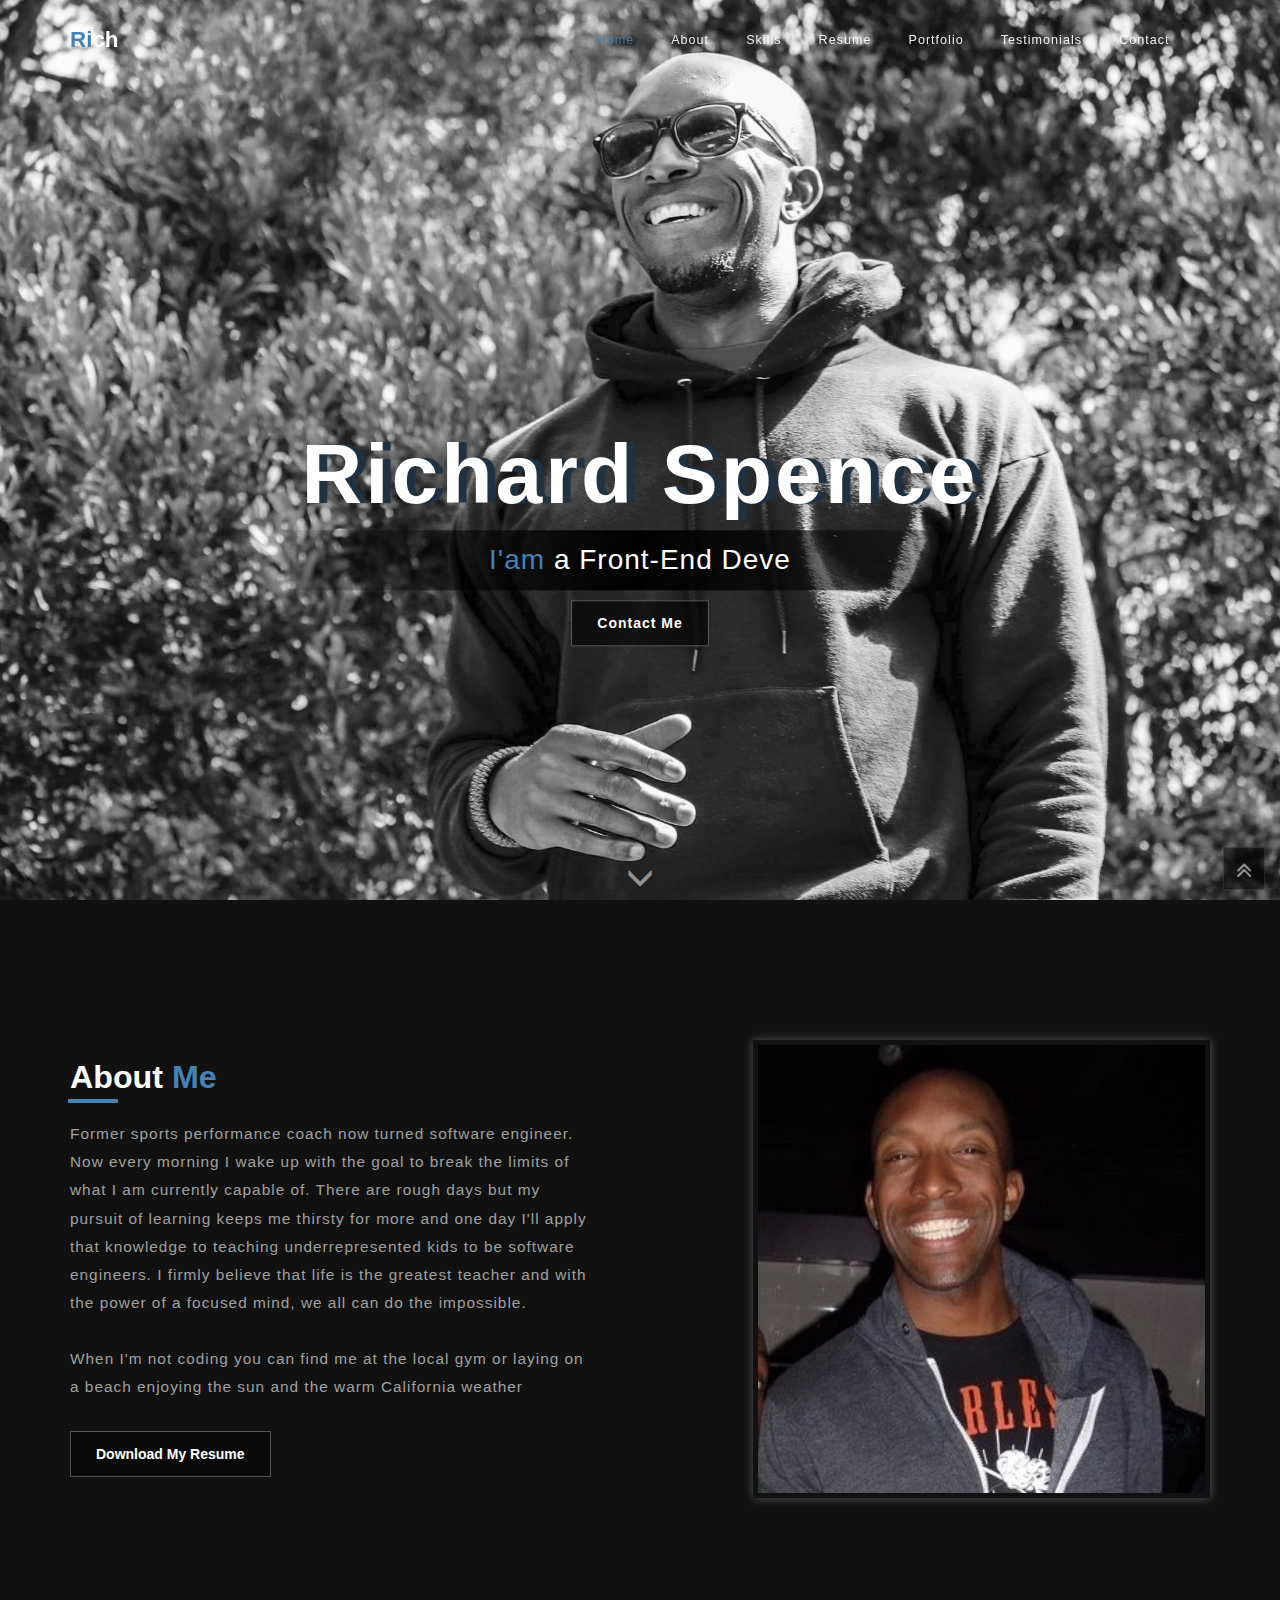
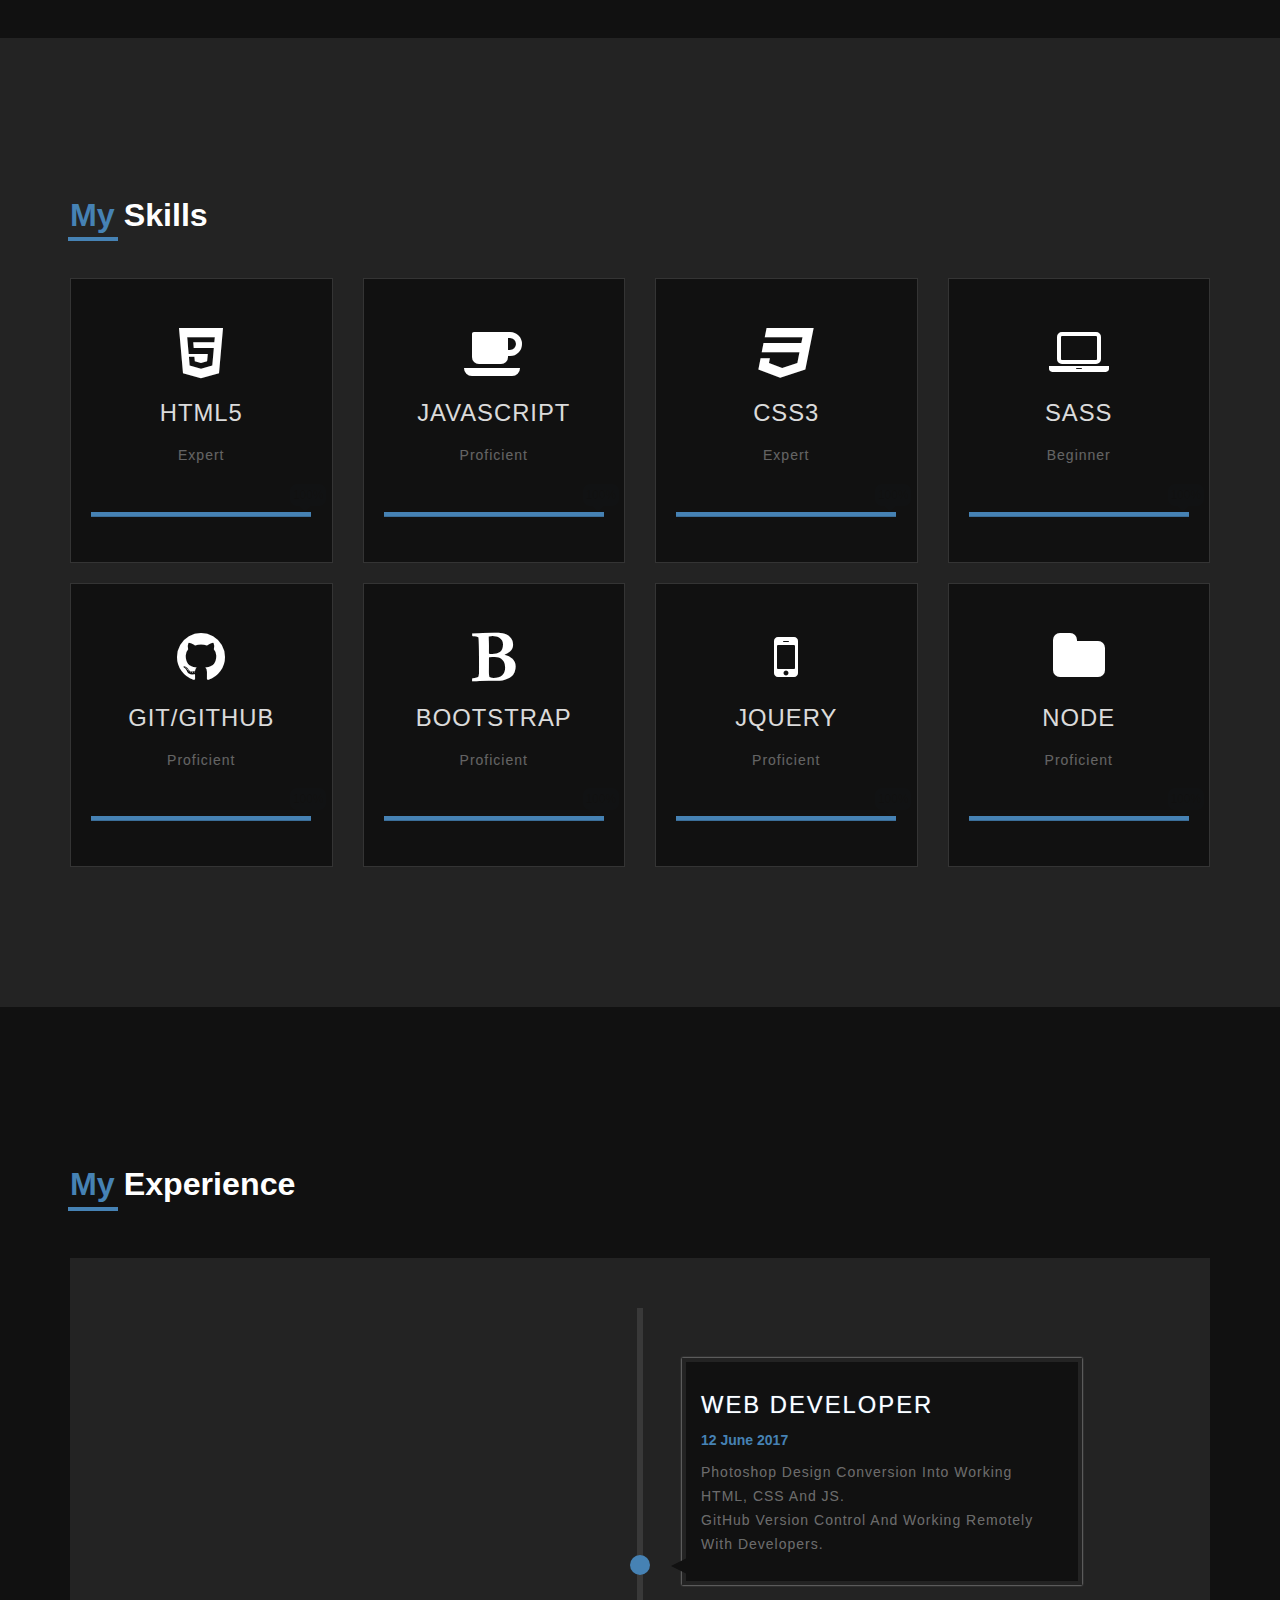
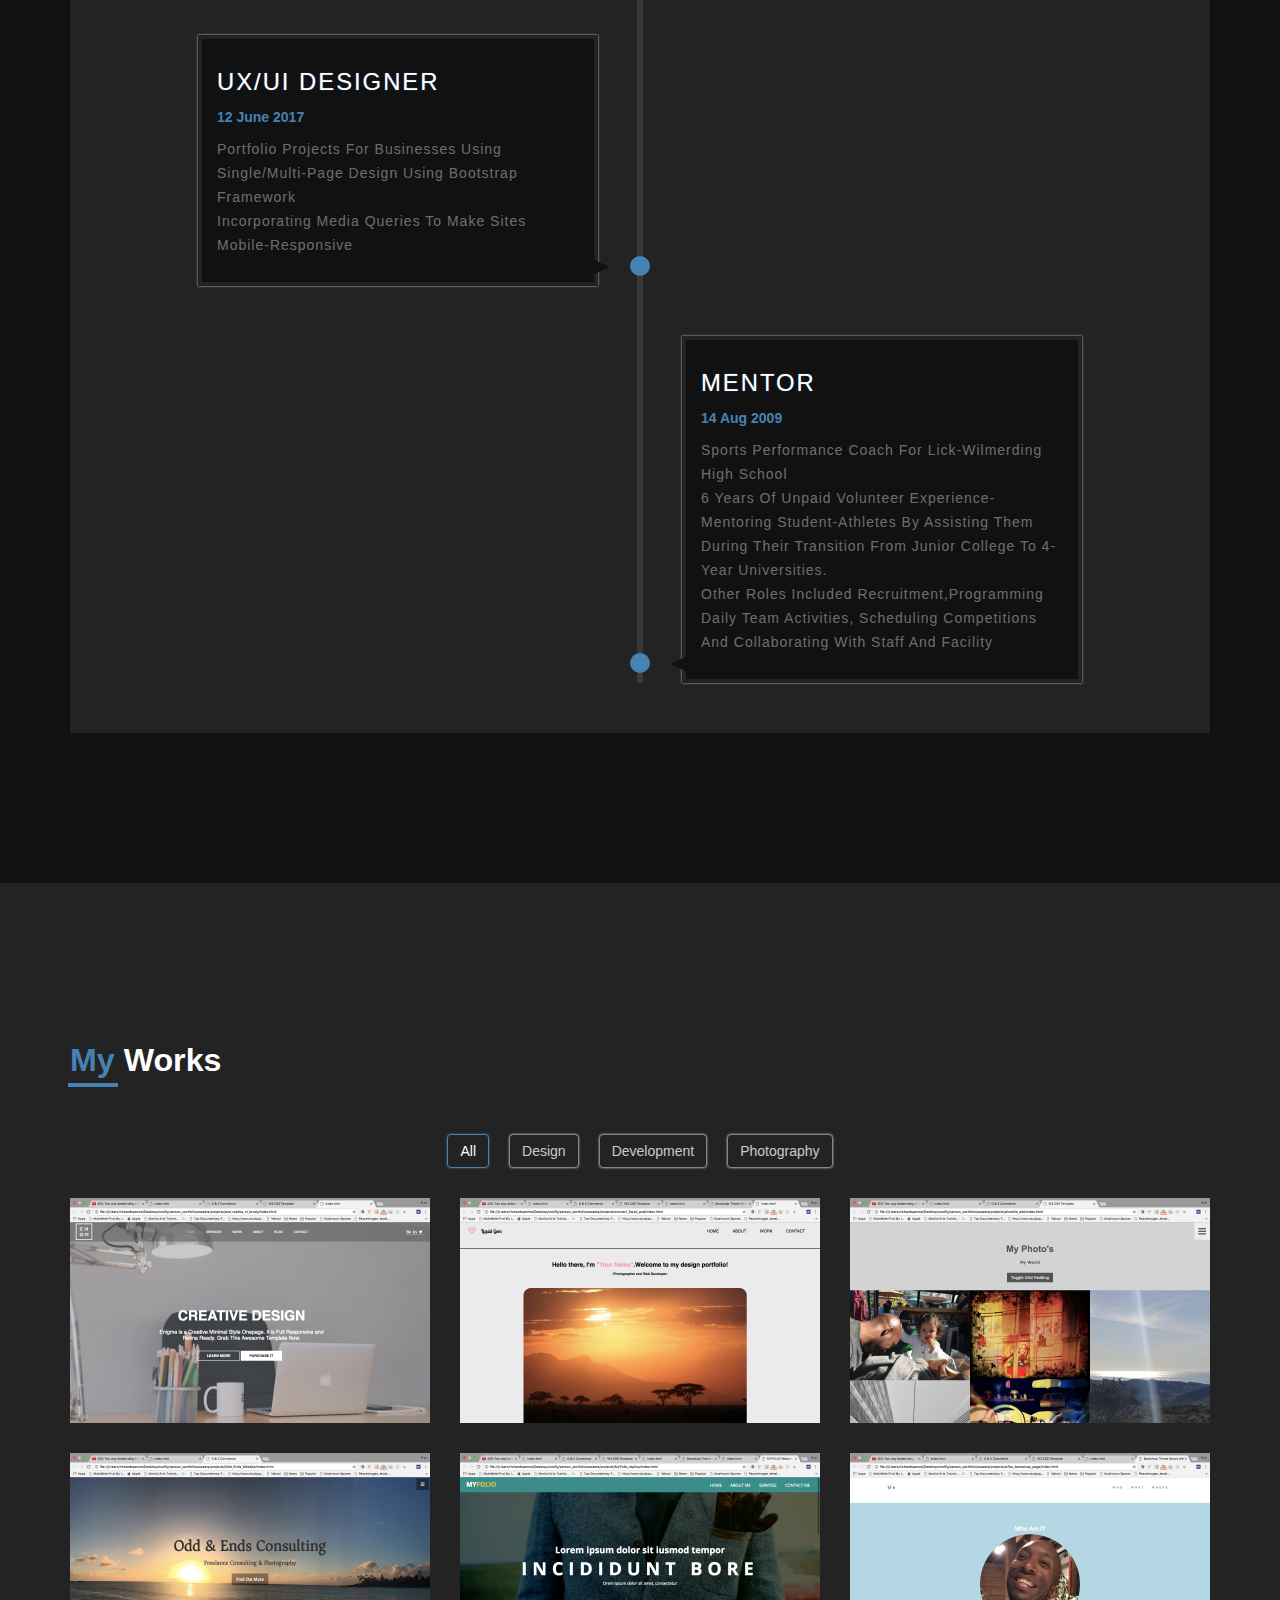
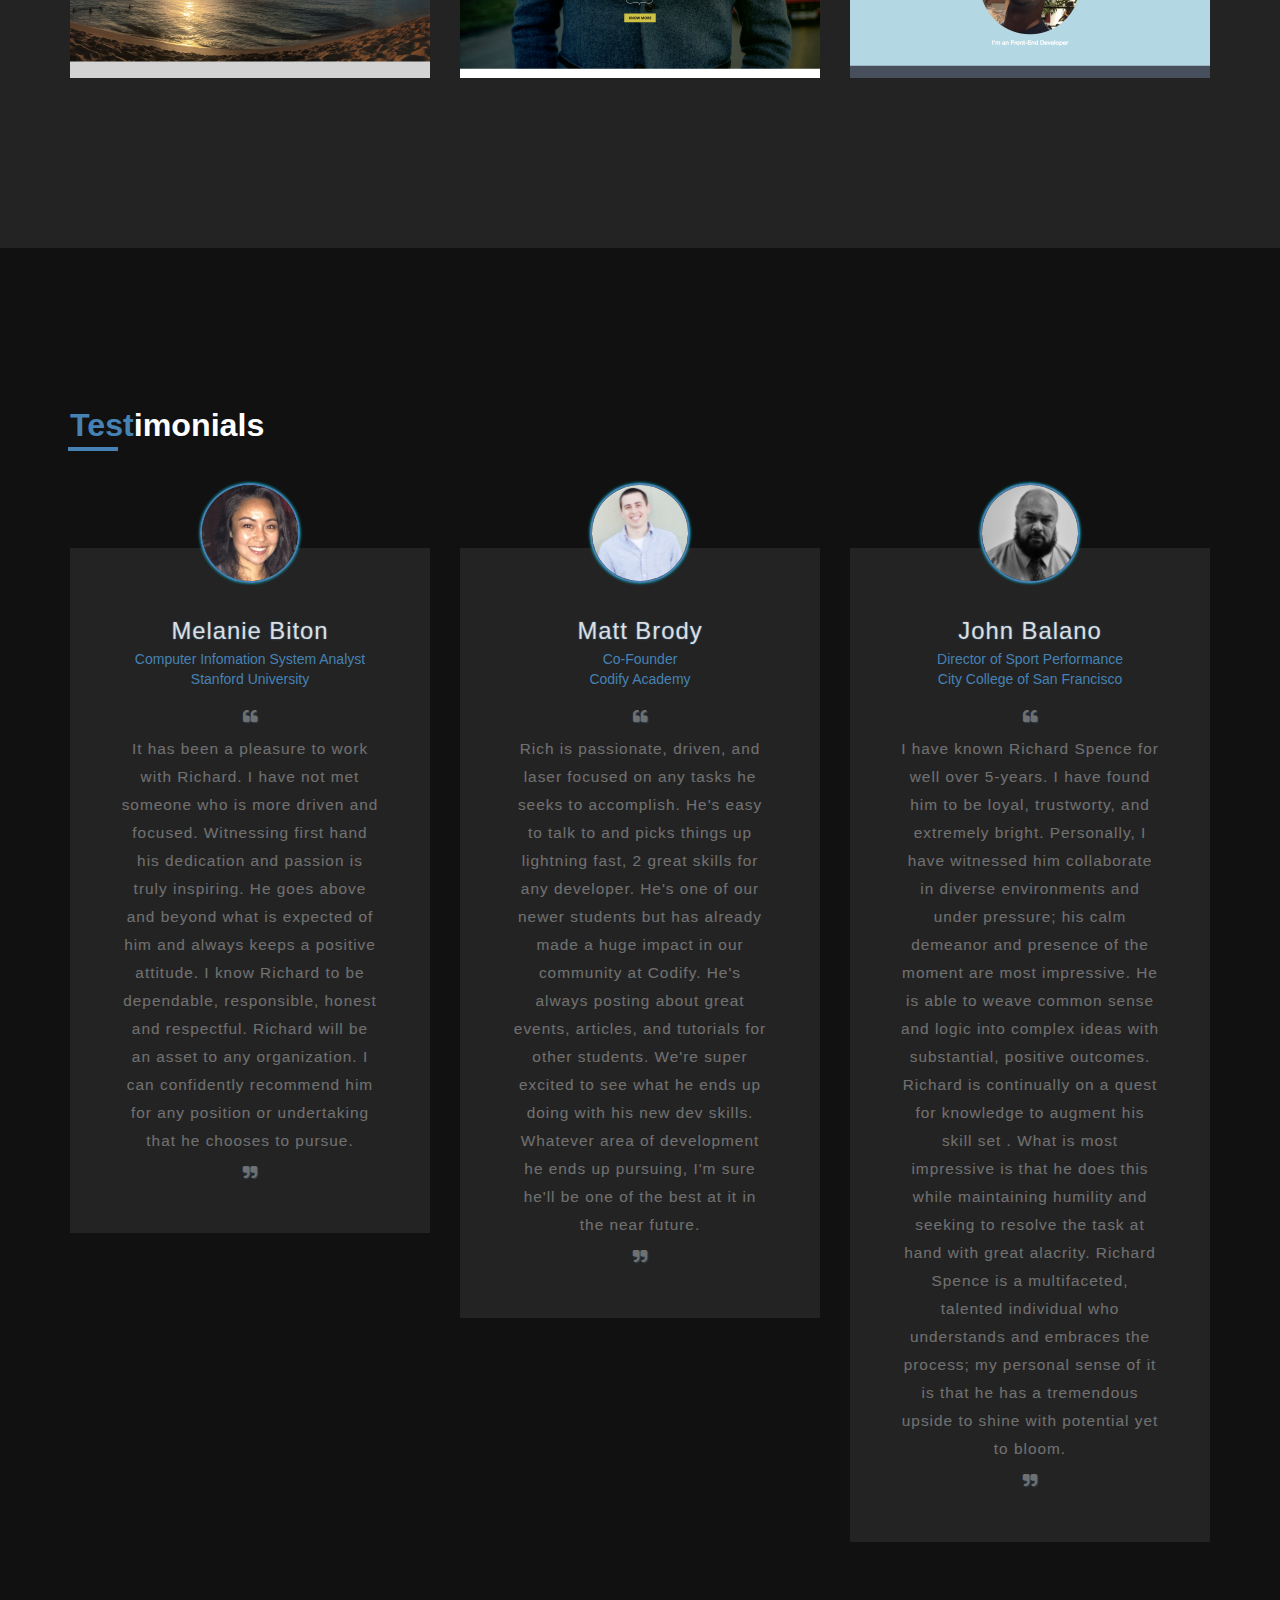
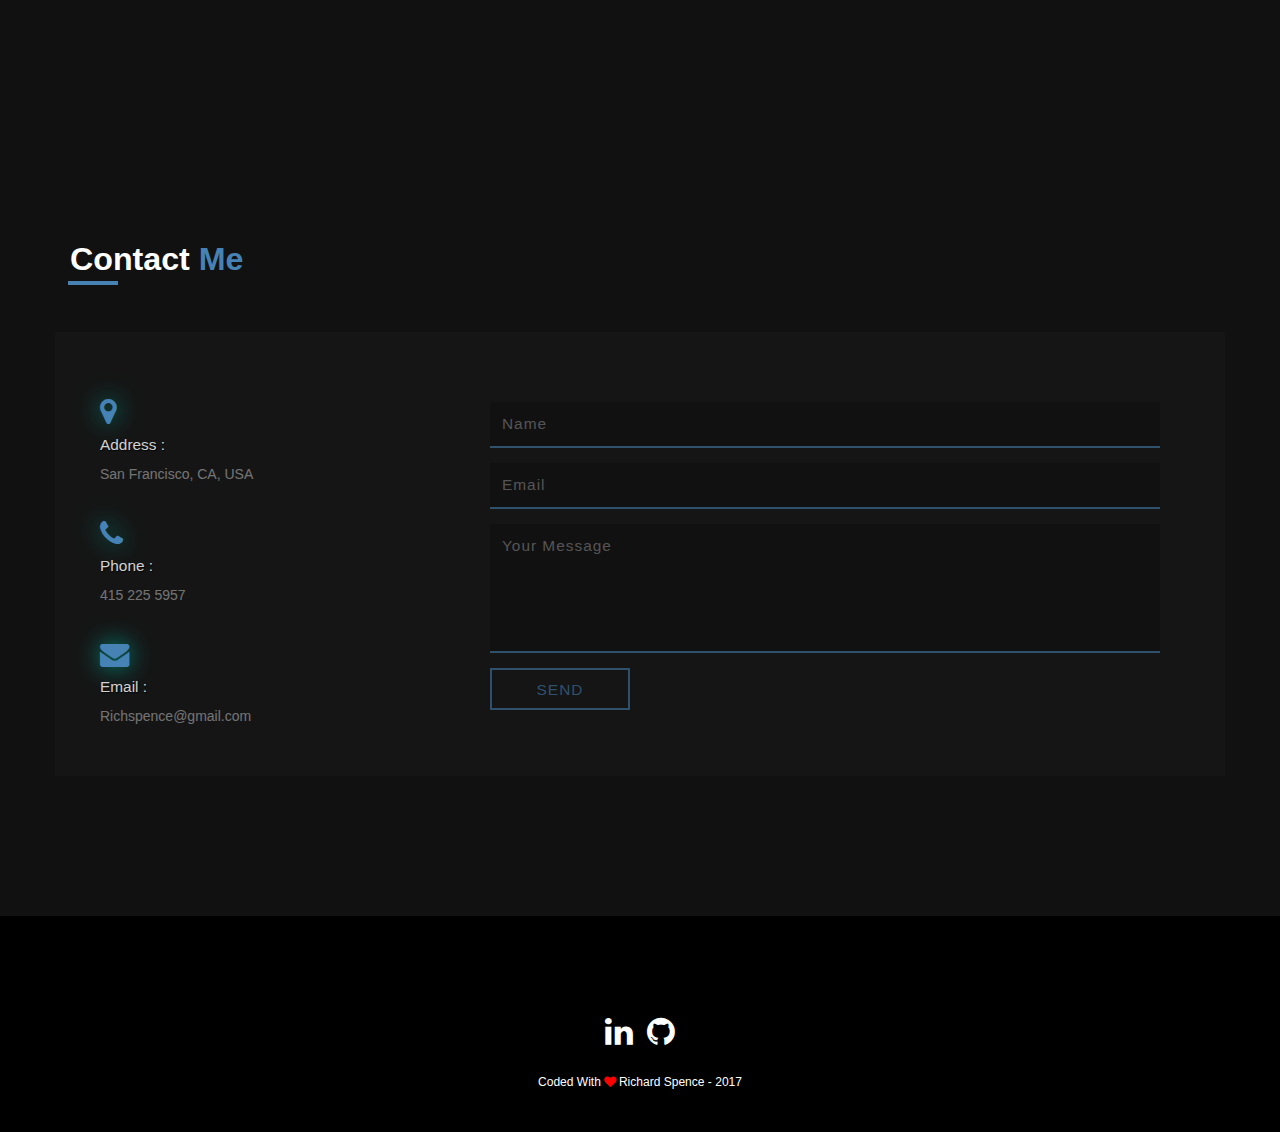
==== commit 8b7c8141: "Changed Icon" ====
--- a/index.html
+++ b/index.html
@@ -13,7 +13,7 @@
         <title>Coach Rich Can Code</title>
 
         <!-- PAGE ICON -->
-        <link rel="shortcut icon" type="image/x-icon" href="favicon.ico">
+        <link rel="shortcut icon" type="image/x-icon" href="computer.png">
 
 
         <!-- BOOTSTRAP CSS -->
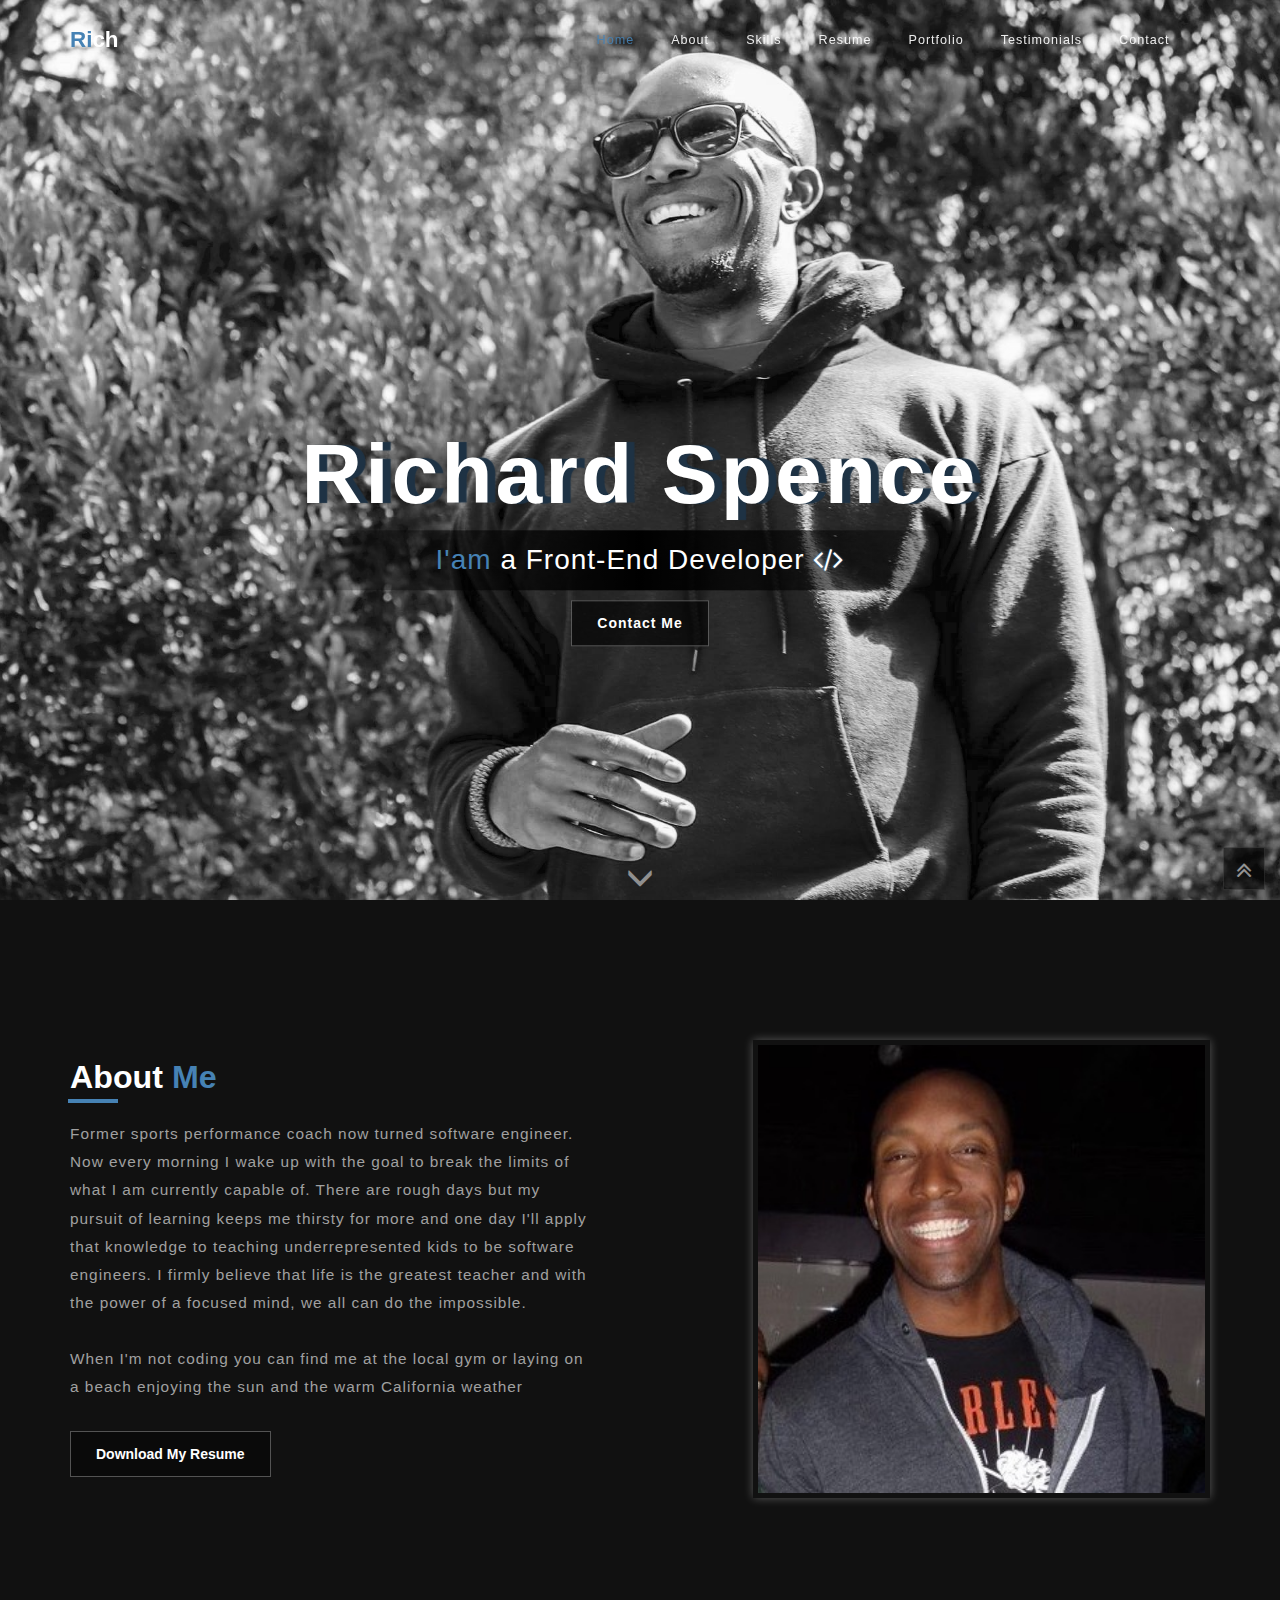
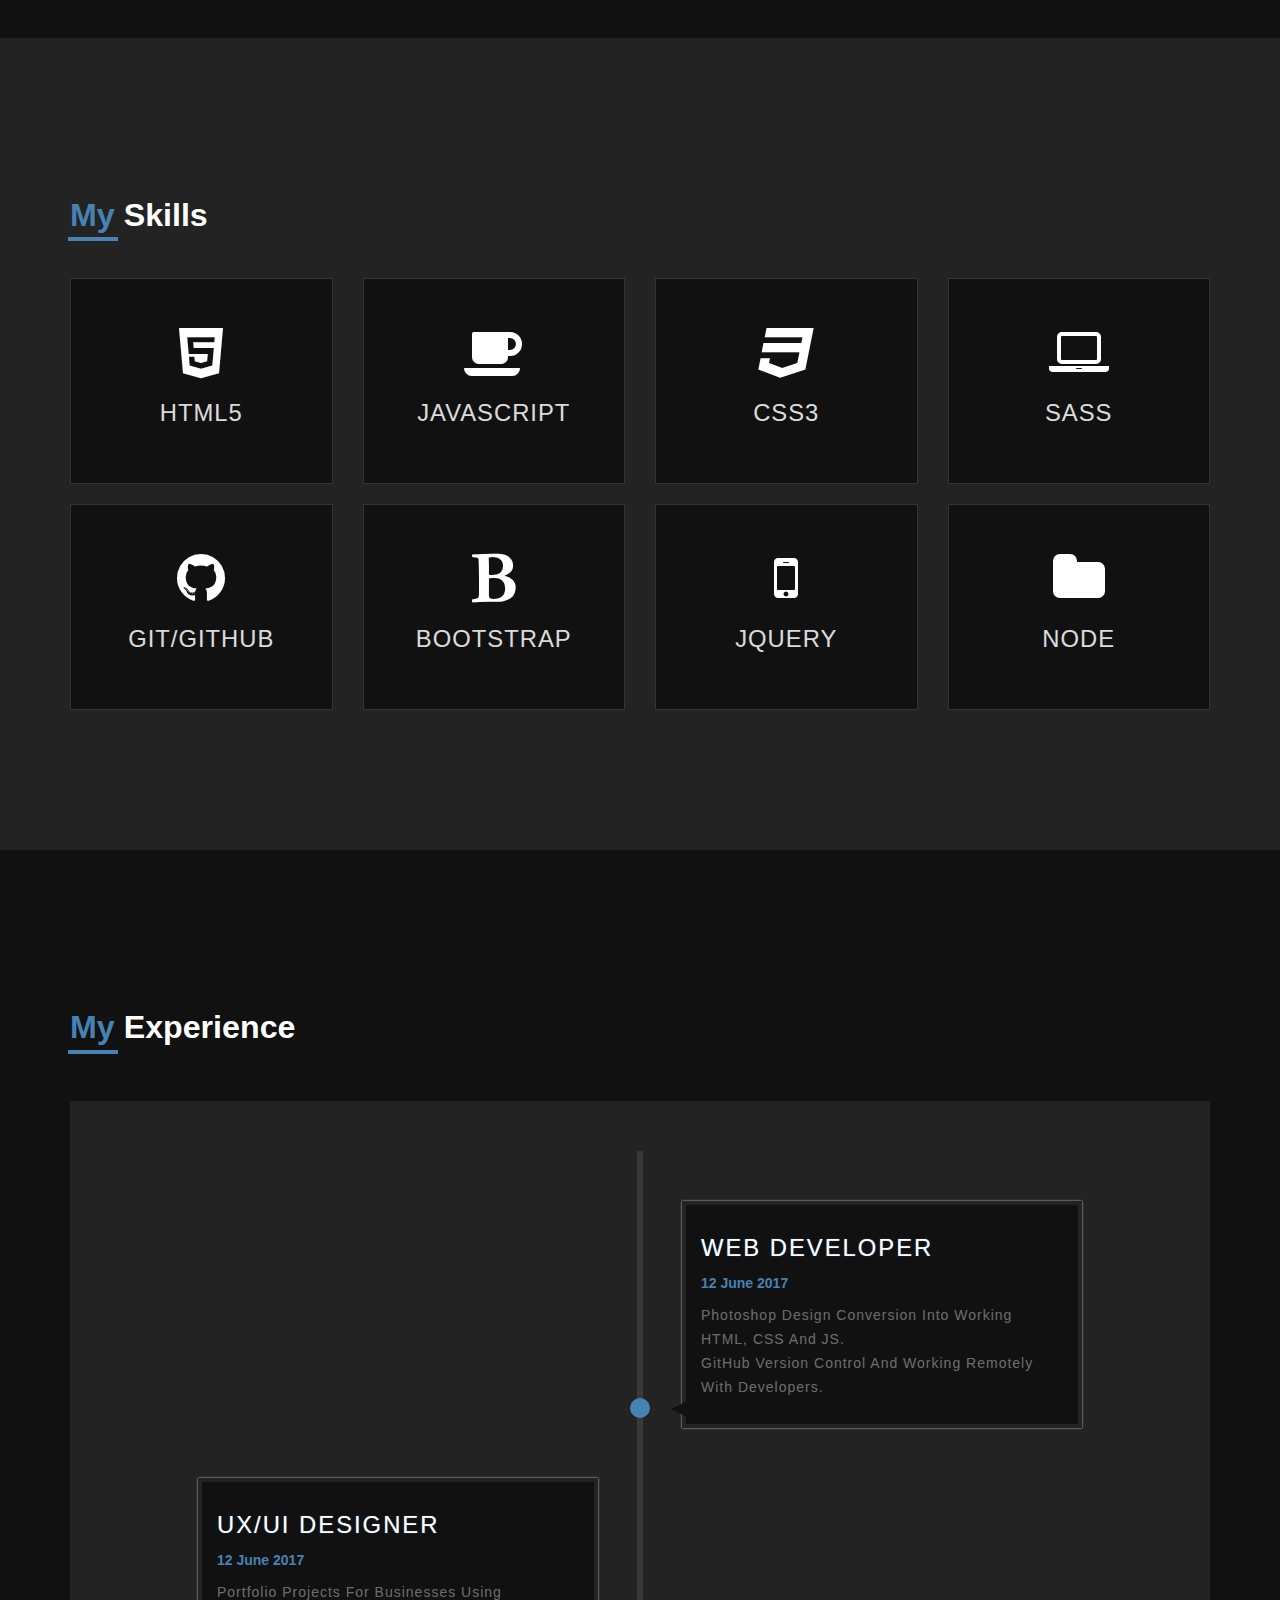
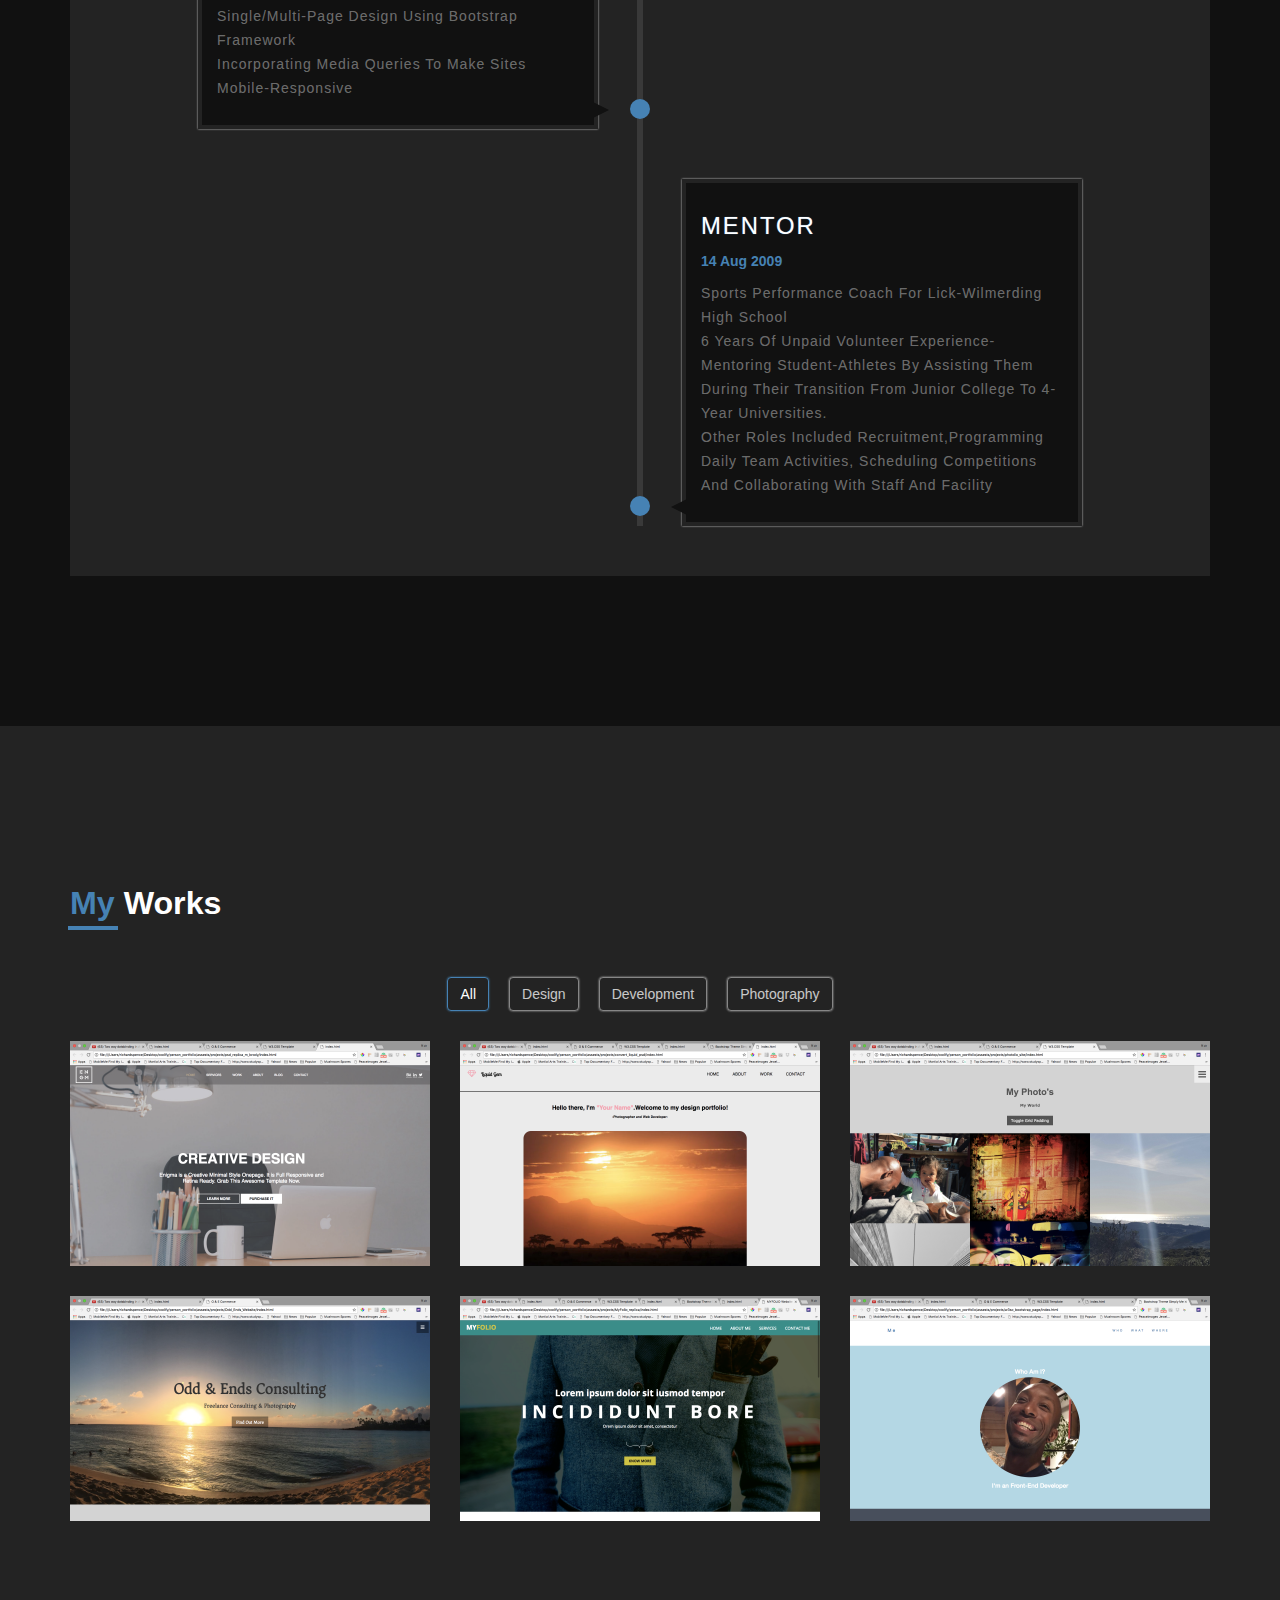
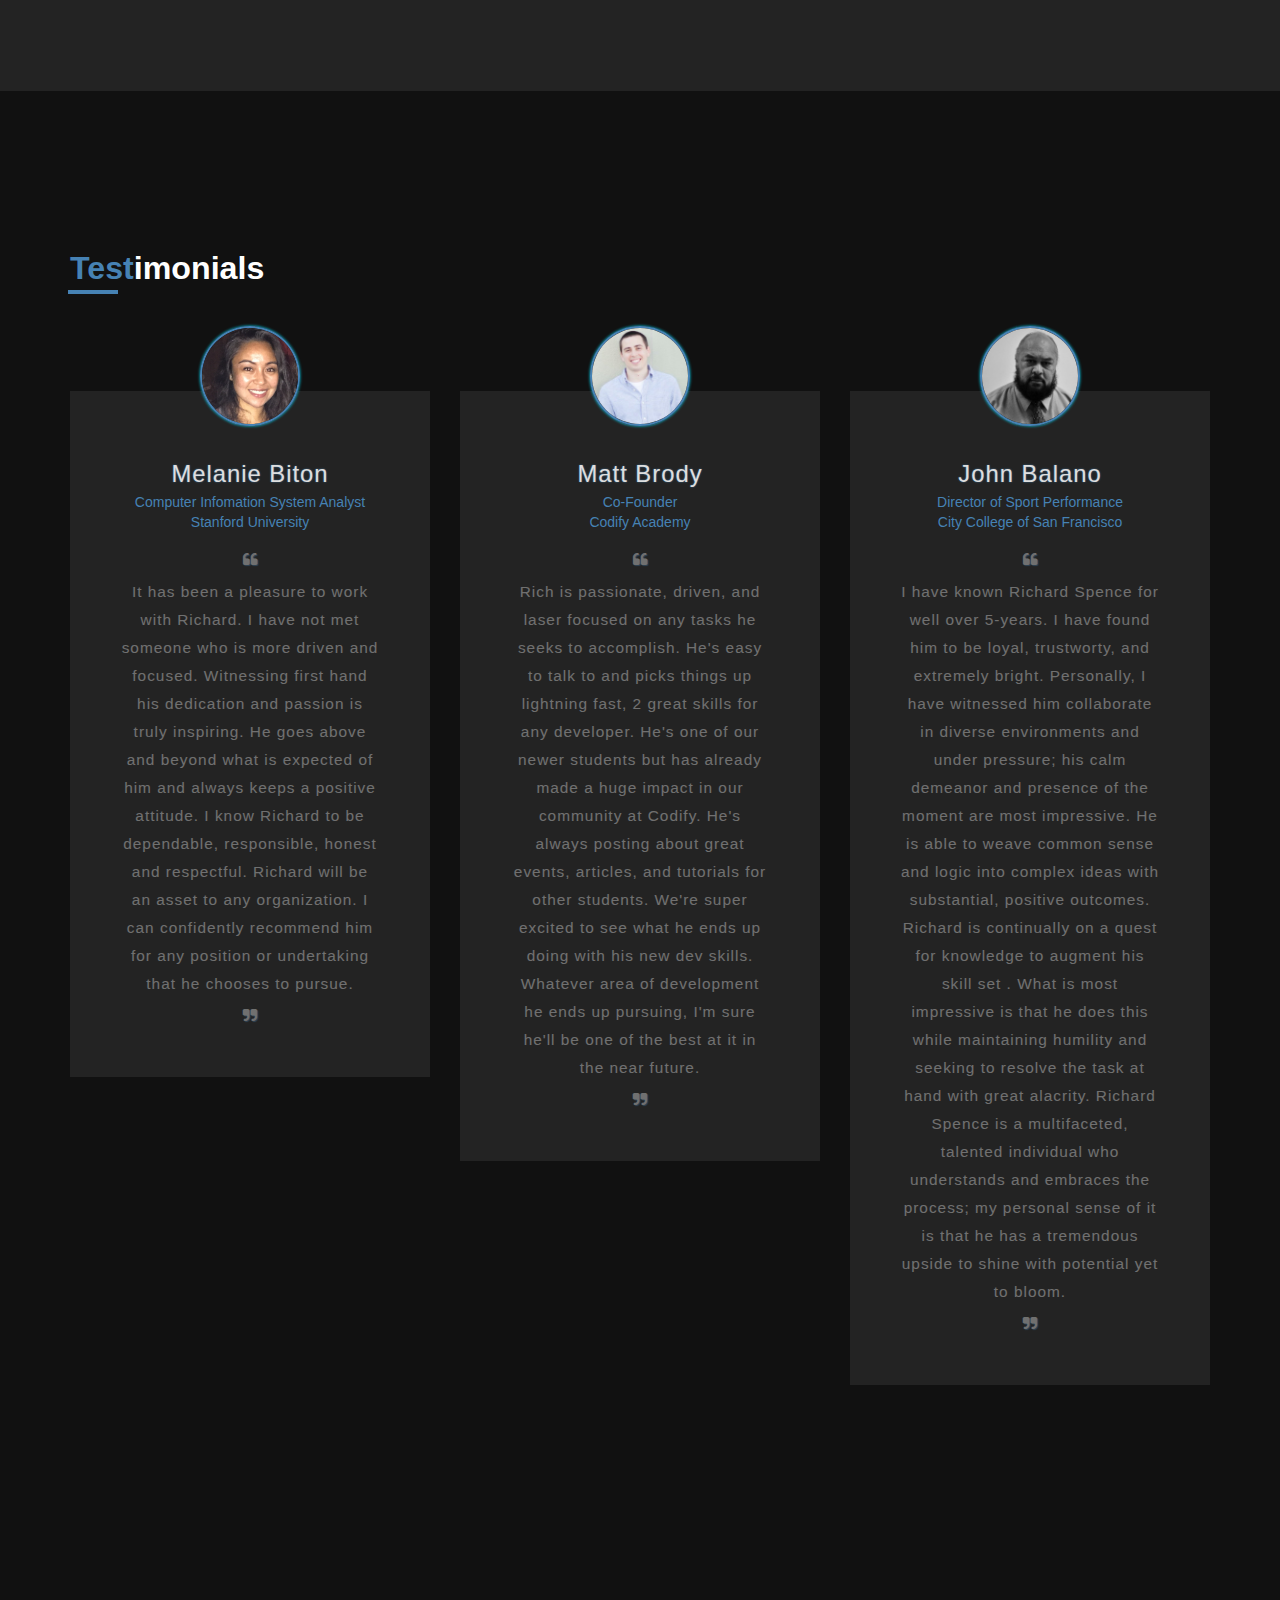
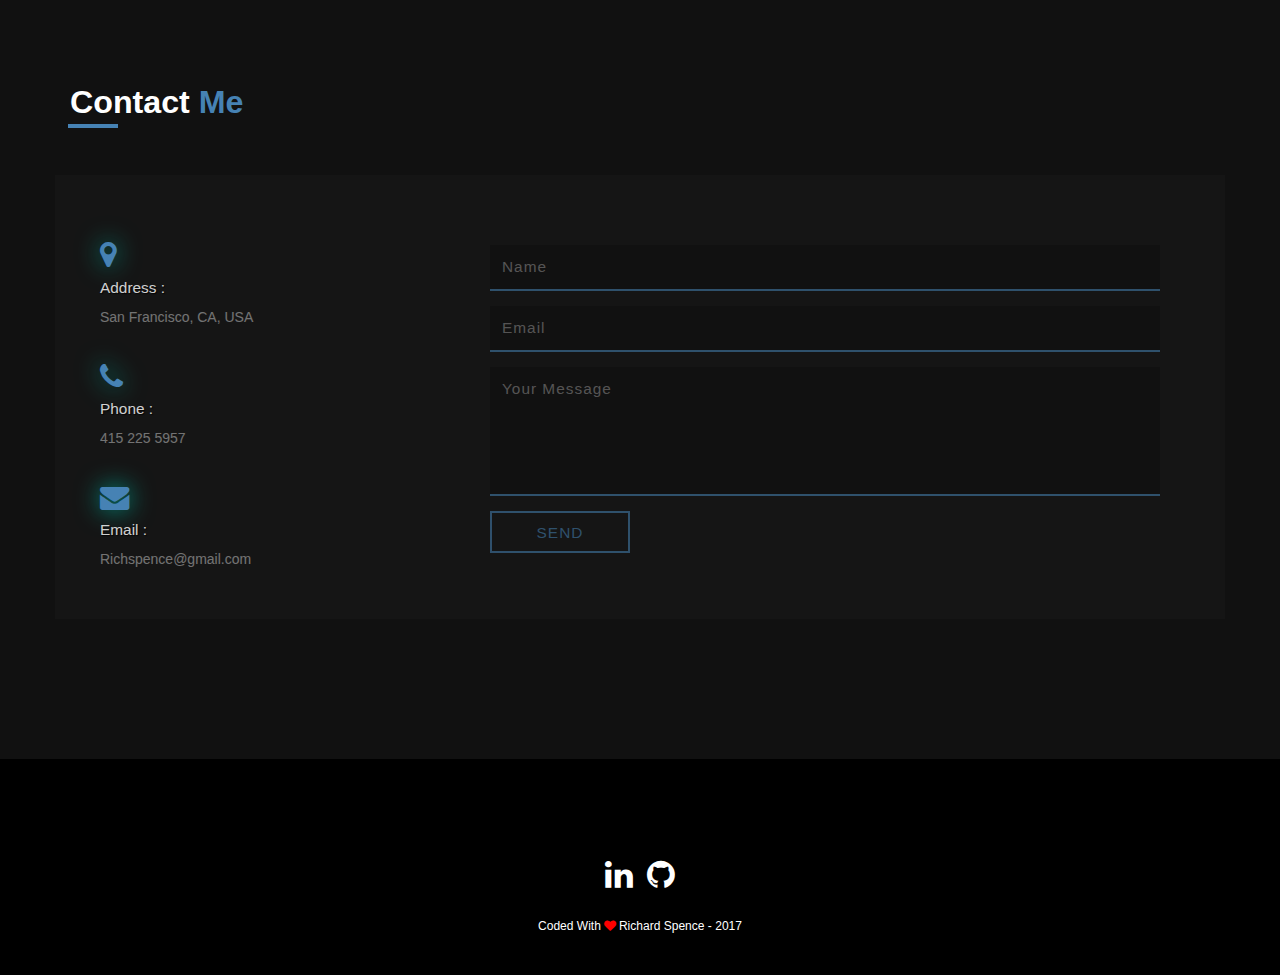
==== commit 76d0c5ac: "Removed content" ====
--- a/index.html
+++ b/index.html
@@ -108,7 +108,7 @@
                         <div class="about_paragraph">
                             <h2 class="color1">About <span class="span_color">Me</span></h2>
                             <p class="line_height28 font_size16">Former sports performance coach now turned software engineer. Now every morning I wake up with the goal to break the limits of what I am currently capable of. There are rough days but my pursuit of learning keeps me thirsty for more and one day I'll apply that knowledge to teaching underrepresented kids to be software engineers. I firmly believe that life is the greatest teacher and with the power of a focused mind, we all can do the impossible.<br><br>When I'm not coding you can find me at the local gym or laying on a beach enjoying the sun and the warm California weather</p>
-                            <a class="btn mt_20" href="assests/Richards_resume.docx" download>Download My Resume</a>
+                            <a class="btn mt_20" href="assests/RichardS_Resume.docx" download>Download My Resume</a>
                         </div>
                     </div>
                     <div class="col-xs-12 col-md-5">
@@ -130,96 +130,48 @@
                         <div class="service_item back_color2 mt_20">
                             <i class="fa fa-html5" aria-hidden="true"></i>
                             <h3 class="color1">HTML5</h3>
-                            <p class="line_height28 color1">Expert</p>
-                            <div class="progress">
-                                <div class="progress-bar progress-bar-info" role="progressbar" aria-valuenow="100" aria-valuemin="0" aria-valuemax="100" style="min-width: 2em; width: 100%;">
-                                    <span>100%</span>
-                                </div>
-                            </div>
                         </div>
                     </div>
                     <div class="col-xs-12 col-sm-6 col-md-3">
                         <div class="service_item back_color2 mt_20">
                             <i class="fa fa-coffee" aria-hidden="true"></i>
                             <h3 class="color1">JAVASCRIPT</h3>
-                            <p class="line_height28 color1">Proficient</p>
-                            <div class="progress">
-                                <div class="progress-bar progress-bar-info" role="progressbar" aria-valuenow="100" aria-valuemin="0" aria-valuemax="100" style="min-width: 2em; width: 100%;">
-                                    <span>100%</span>
-                                </div>
-                            </div>
                         </div>
                     </div>
                     <div class="col-xs-12 col-sm-6 col-md-3">
                         <div class="service_item back_color2 mt_20">
                             <i class="fa fa-css3" aria-hidden="true"></i>
                             <h3 class="color1">CSS3</h3>
-                            <p class="line_height28 color1">Expert</p>
-                            <div class="progress">
-                                <div class="progress-bar progress-bar-info" role="progressbar" aria-valuenow="100" aria-valuemin="0" aria-valuemax="100" style="min-width: 2em; width: 100%;">
-                                    <span>100%</span>
-                                </div>
-                            </div>
                         </div>
                     </div>
                     <div class="col-xs-12 col-sm-6 col-md-3">
                         <div class="service_item back_color2 mt_20">
                             <i class="fa fa-laptop color1" aria-hidden="true"></i>
                             <h3 class="color1">SASS</h3>
-                            <p class="line_height28 color1">Beginner</p>
-                            <div class="progress">
-                                <div class="progress-bar progress-bar-info" role="progressbar" aria-valuenow="100" aria-valuemin="0" aria-valuemax="100" style="min-width: 2em; width: 100%;">
-                                    <span>100%</span>
-                                </div>
-                            </div>
                         </div>
                     </div>
                     <div class="col-xs-12 col-sm-6 col-md-3">
                         <div class="service_item back_color2 mt_20">
                             <i class="fa fa-github" aria-hidden="true"></i>
                             <h3 class="color1">GIT/GITHUB</h3>
-                            <p class="line_height28 color1">Proficient</p>
-                            <div class="progress">
-                                <div class="progress-bar progress-bar-info" role="progressbar" aria-valuenow="100" aria-valuemin="0" aria-valuemax="100" style="min-width: 2em; width: 100%;">
-                                    <span>100%</span>
-                                </div>
-                            </div>
                         </div>
                     </div>
                     <div class="col-xs-12 col-sm-6 col-md-3">
                         <div class="service_item back_color2 mt_20">
                             <i class="fa fa-bold" aria-hidden="true"></i>
                             <h3 class="color1">BOOTSTRAP</h3>
-                            <p class="line_height28 color1">Proficient</p>
-                            <div class="progress">
-                                <div class="progress-bar progress-bar-info" role="progressbar" aria-valuenow="100" aria-valuemin="0" aria-valuemax="100" style="min-width: 2em; width: 100%;">
-                                    <span>100%</span>
-                                </div>
-                            </div>
                         </div>
                     </div>
                     <div class="col-xs-12 col-sm-6 col-md-3">
                         <div class="service_item back_color2 mt_20">
                             <i class="fa fa-mobile" aria-hidden="true"></i>
                             <h3 class="color1">JQUERY</h3>
-                            <p class="line_height28 color1">Proficient</p>
-                            <div class="progress">
-                                <div class="progress-bar progress-bar-info" role="progressbar" aria-valuenow="100" aria-valuemin="0" aria-valuemax="100" style="min-width: 2em; width: 100%;">
-                                    <span>100%</span>
-                                </div>
-                            </div>
                         </div>
                     </div>
                     <div class="col-xs-12 col-sm-6 col-md-3">
                         <div class="service_item back_color2 mt_20">
                             <i class="fa fa-folder" aria-hidden="true"></i>
                             <h3 class="color1">NODE</h3>
-                            <p class="line_height28 color1">Proficient</p>
-                            <div class="progress">
-                                <div class="progress-bar progress-bar-info" role="progressbar" aria-valuenow="100" aria-valuemin="0" aria-valuemax="100" style="min-width: 2em; width: 100%;">
-                                    <span>100%</span>
-                                </div>
-                            </div>
                         </div>
                     </div>
                 </div>
--- a/assests/css/style.css
+++ b/assests/css/style.css
@@ -1060,3 +1060,6 @@
     margin: 0;
     padding: 3px
 }
+ .progress {
+   display: none;
+ }
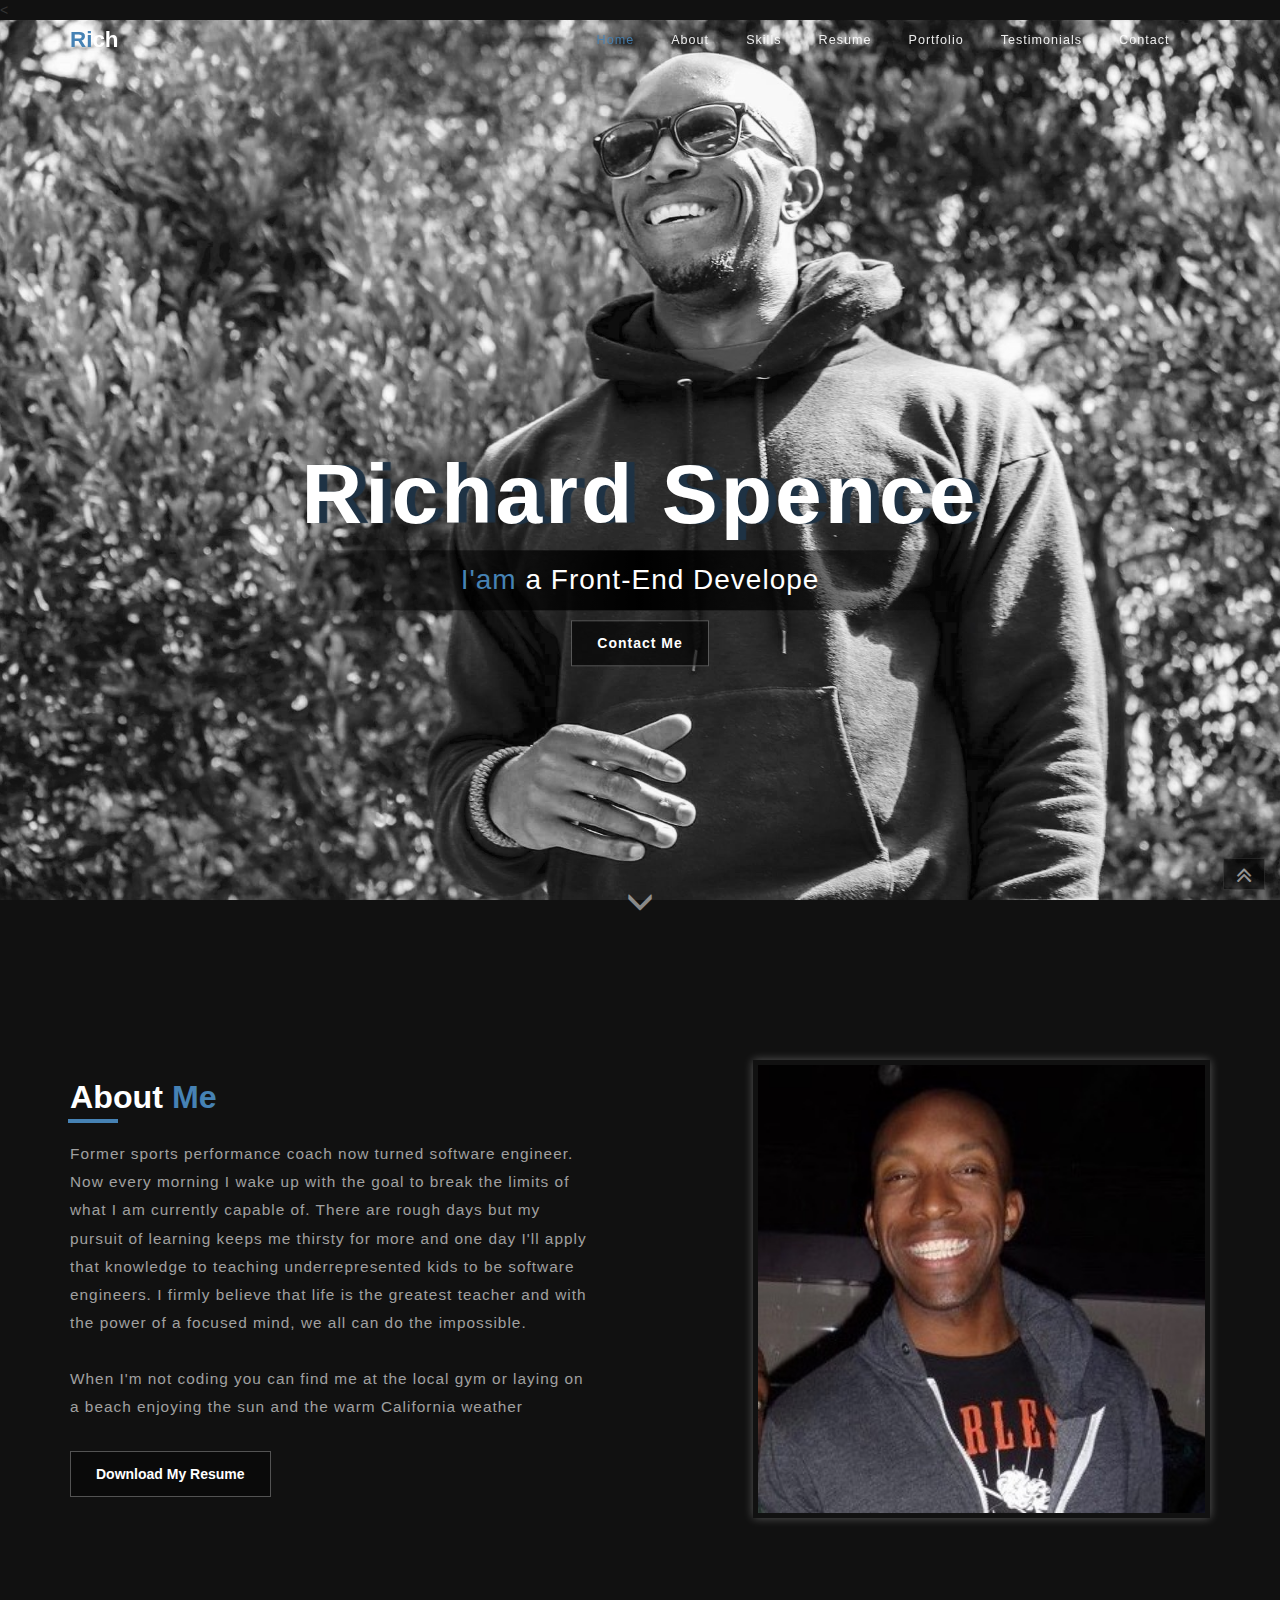
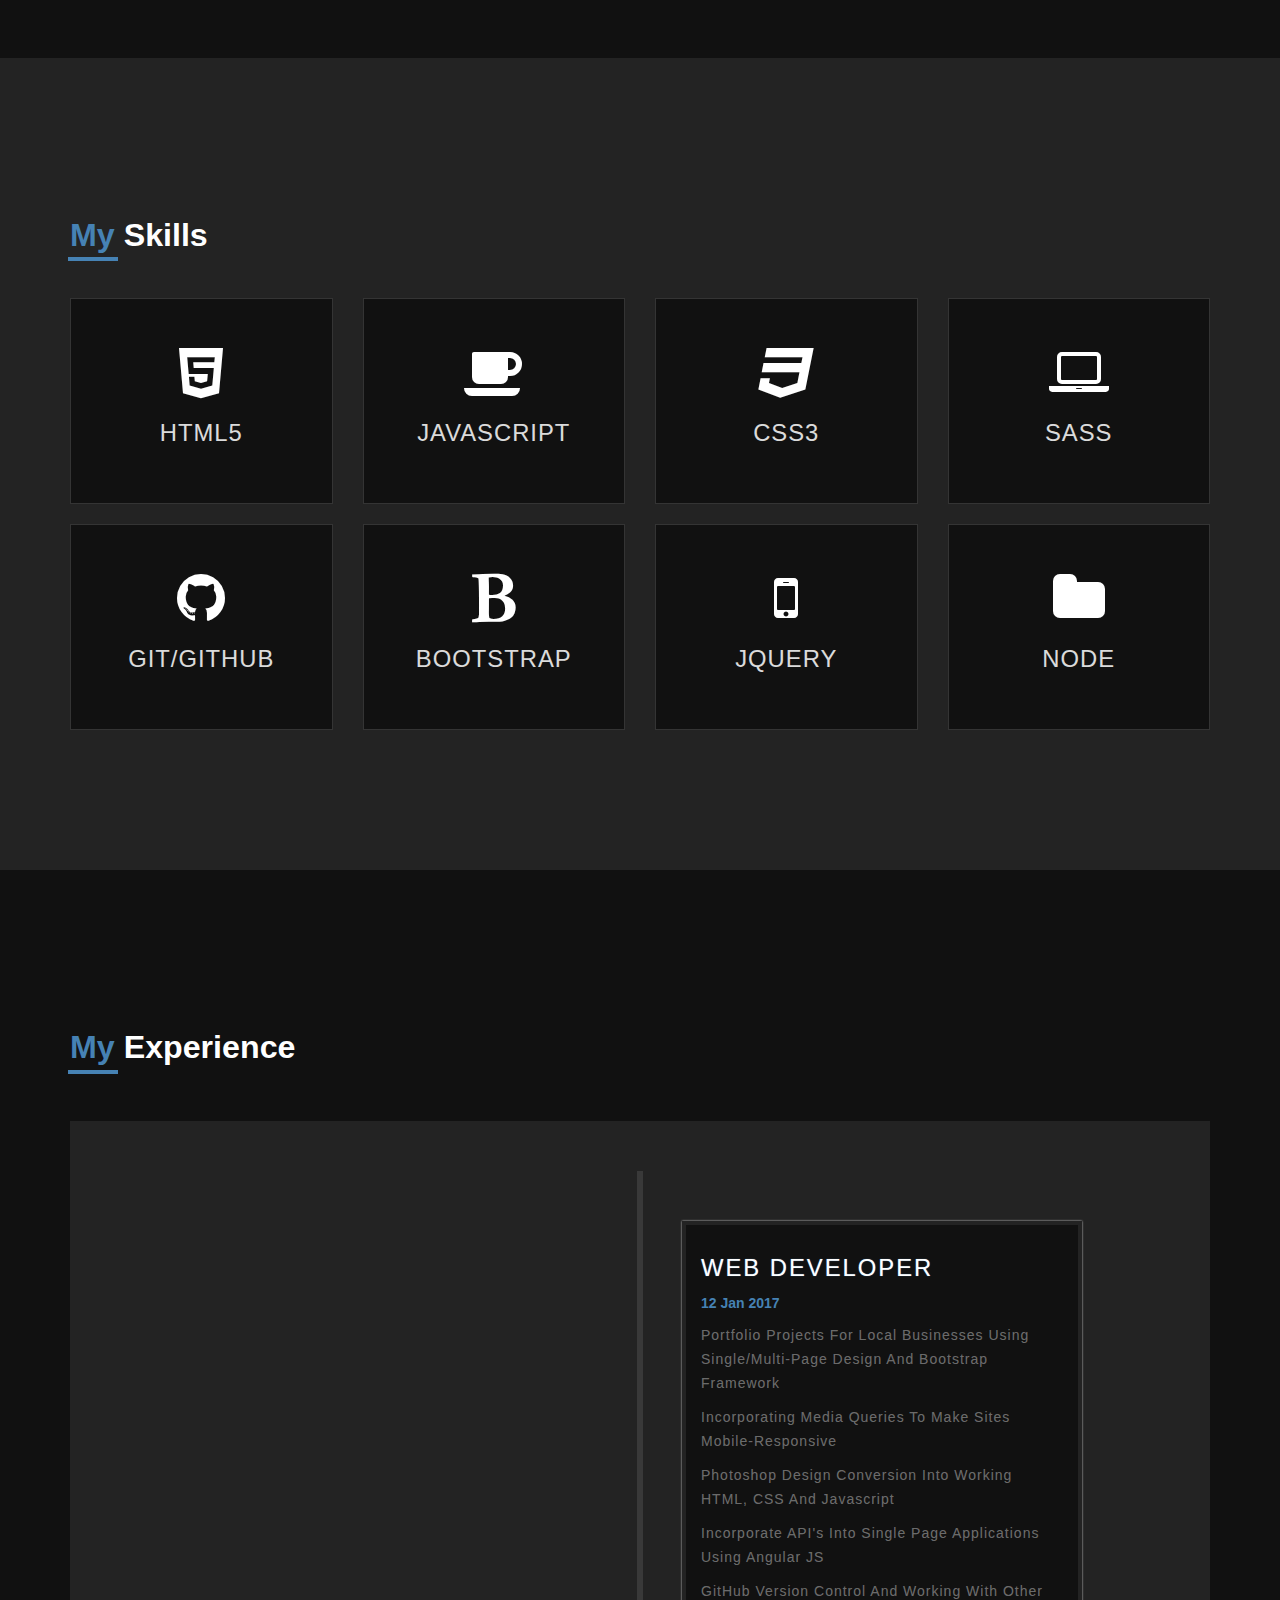
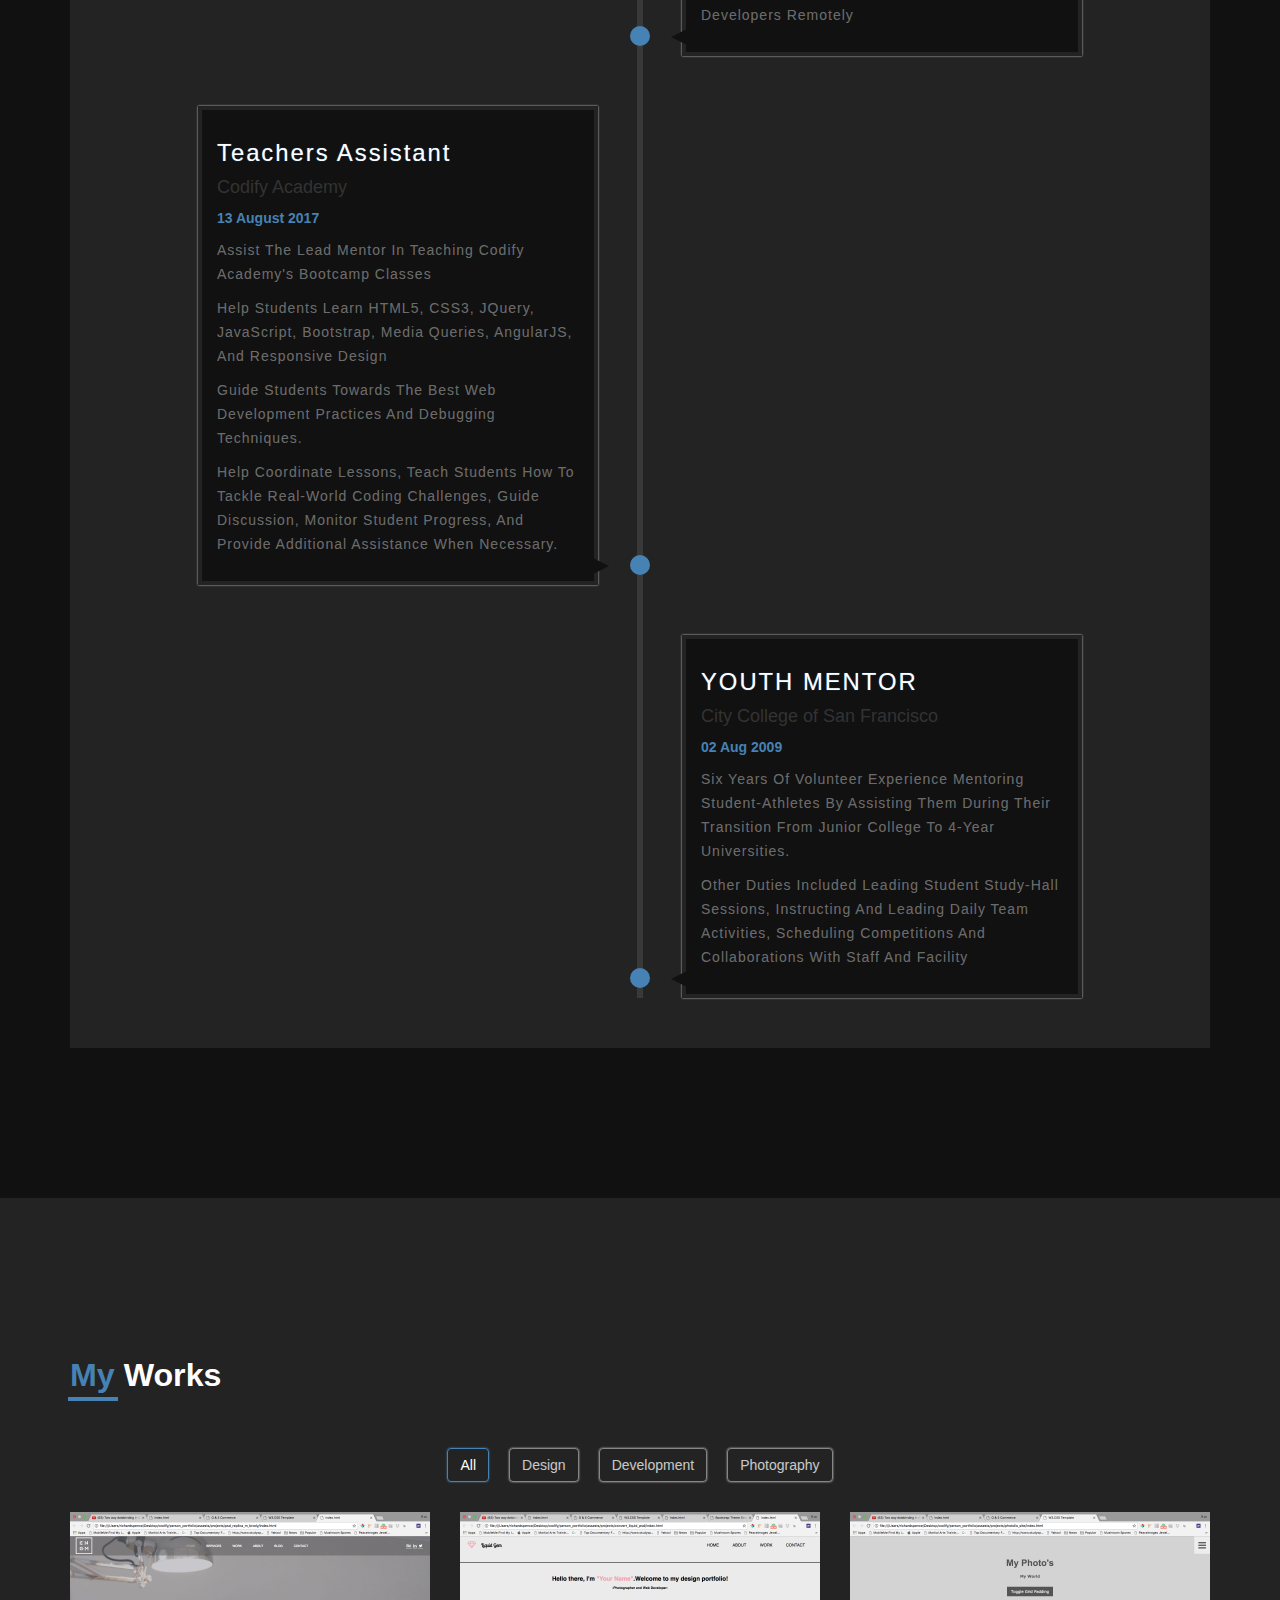
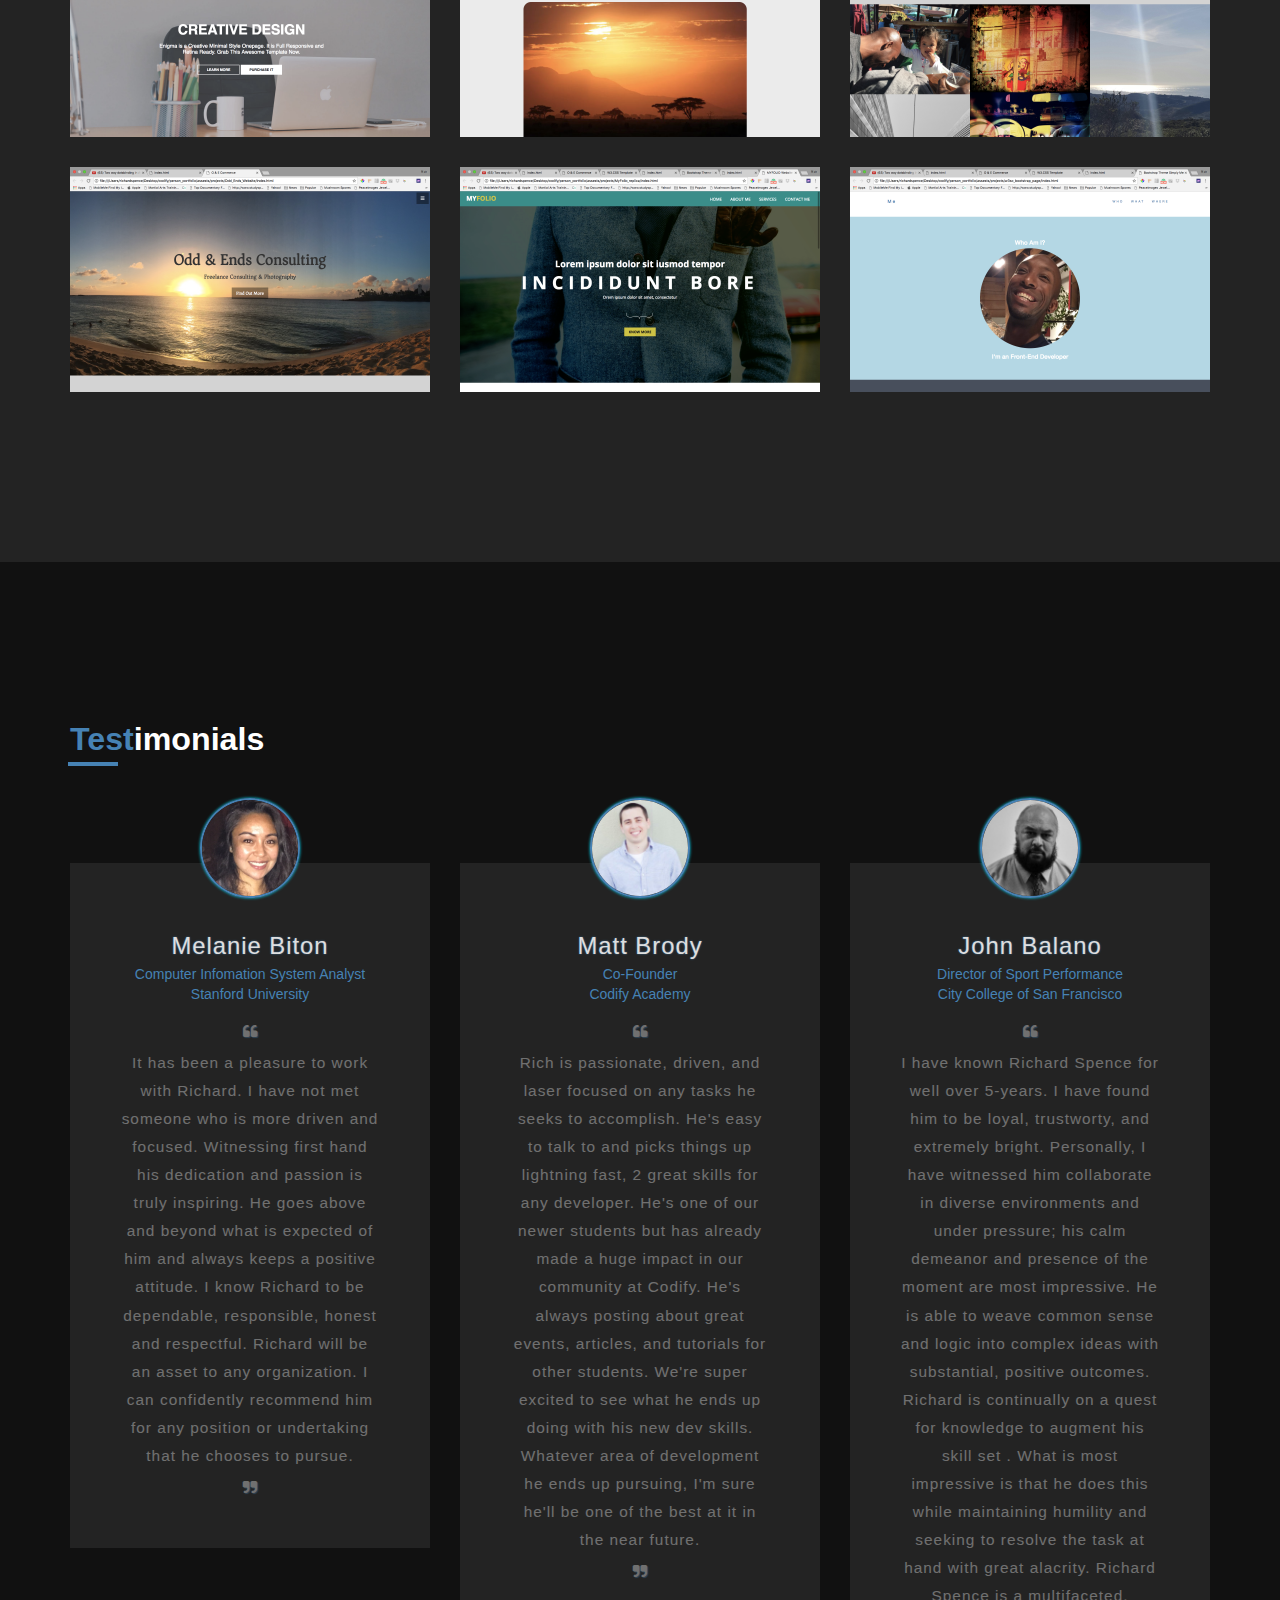
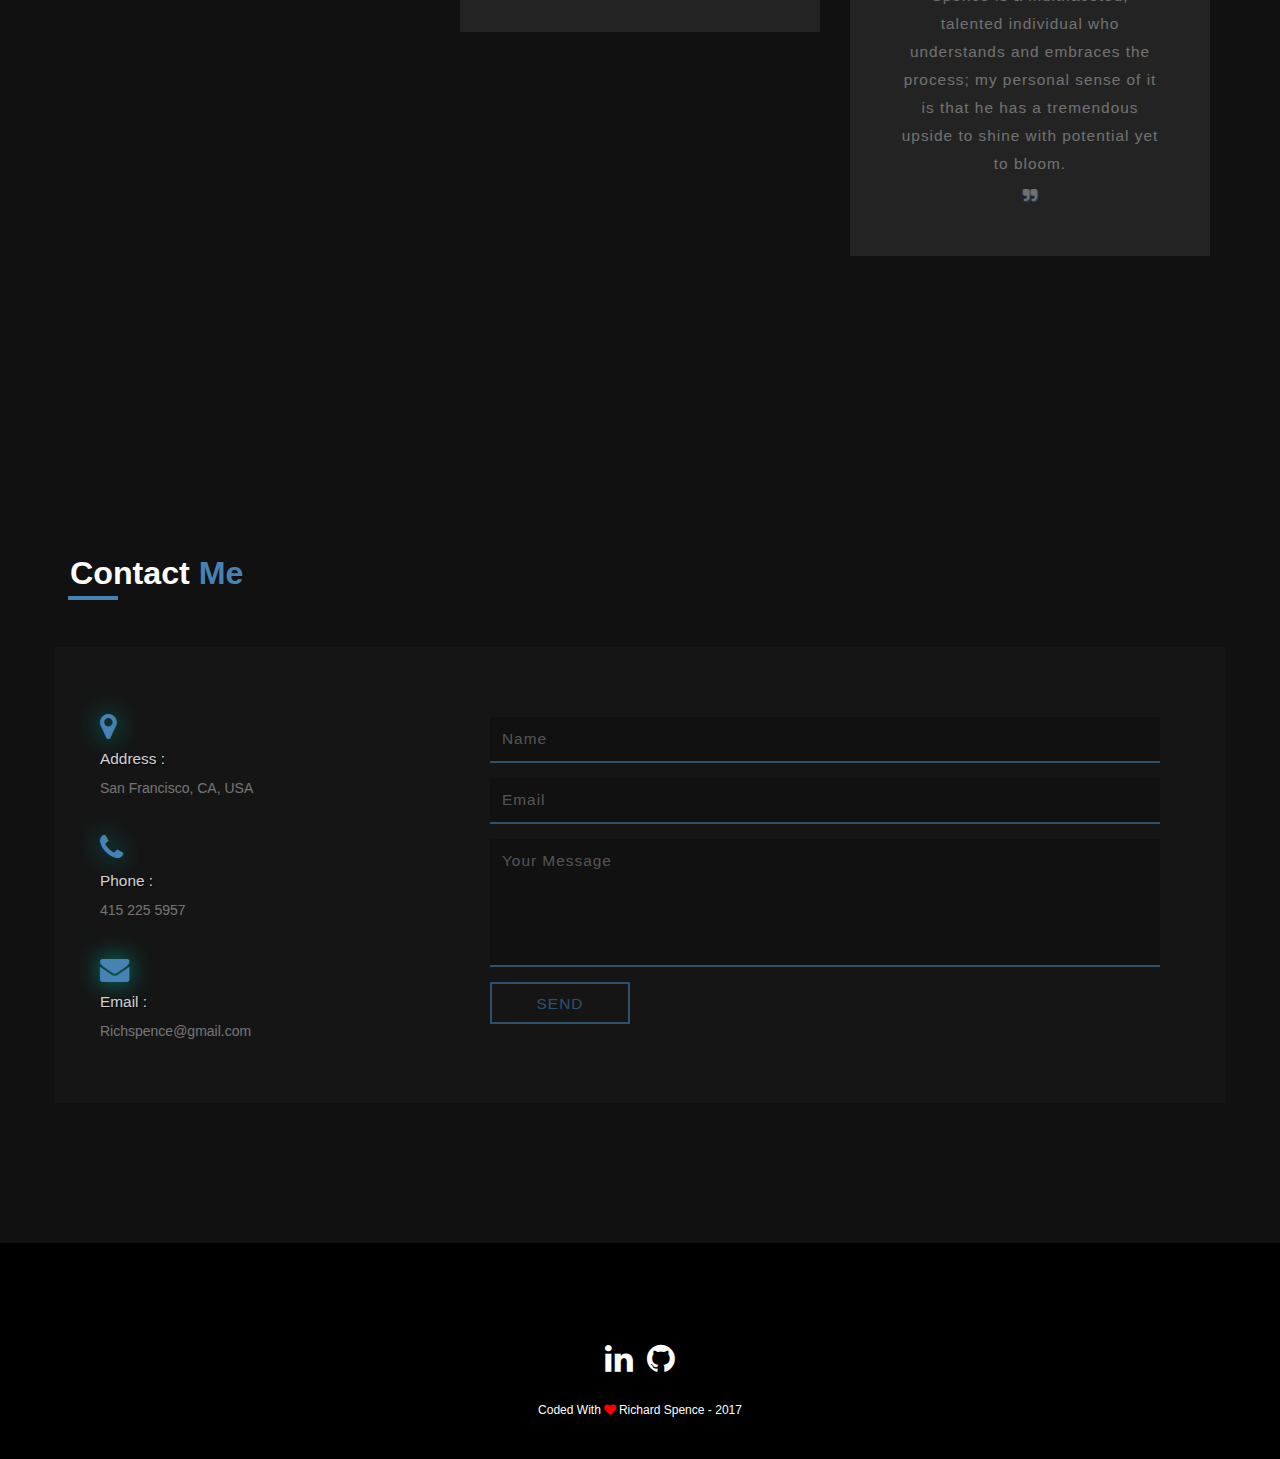
==== commit 00d8116c: "Content Changes" ====
--- a/index.html
+++ b/index.html
@@ -1,4 +1,4 @@
-<!DOCTYPE html>
+<<!DOCTYPE html>
 <html lang="en">
     <head>
         <!-- META -->
@@ -187,28 +187,33 @@
                     <li class="in-view">
                         <div class="back_color2">
                             <h3 class="color1">WEB DEVELOPER</h3>
-                            <time datetime="2020-02-14">12 June 2017</time>
-                            <p>Photoshop Design conversion into working HTML, CSS and JS.
-                              <br>GitHub version control and working remotely with developers.
+                            <time datetime="2020-02-14">12 Jan 2017</time>
+                            <p>Portfolio projects for local businesses using single/multi-page design and Bootstrap framework
                             </p>
+                            <p>Incorporating media queries to make sites mobile-responsive</p>
+                            <p>Photoshop Design conversion into working HTML, CSS and Javascript</p>
+                            <p>Incorporate API's into single page applications using Angular JS</p>
+                            <p>GitHub version control and working with other developers remotely</p>
                         </div>
                     </li>
                     <li class="in-view">
                         <div class="back_color2">
-                            <h3 class="color1">UX/UI DESIGNER</h3>
-                            <time datetime="2020-02-14">12 June 2017</time>
-                            <p>Portfolio projects for businesses using single/multi-page design using Bootstrap framework
-                              <br>Incorporating media queries to make sites mobile-responsive
-                            </p>
+                            <h3 class="color1">Teachers Assistant</h3>
+                            <h4>Codify Academy</h4>
+                            <time datetime="2020-02-14">13 August 2017</time>
+                            <p>Assist the lead mentor in teaching Codify Academy's bootcamp classes</p>
+                            <p>Help students learn HTML5, CSS3, jQuery, JavaScript, Bootstrap, media queries, AngularJS, and responsive design</p>
+                            <p>Guide students towards the best web development practices and debugging techniques.</p>
+                            <p>Help coordinate lessons, teach students how to tackle real-world coding challenges, guide discussion, monitor student progress, and provide additional assistance when necessary.</p>
                         </div>
                     </li>
                     <li class="in-view">
                         <div class="back_color2">
-                            <h3 class="color1">MENTOR</h3>
-                            <time datetime="2020-02-14">14 Aug 2009</time>
-                            <p> Sports Performance coach for Lick-Wilmerding High School
-                            <br>6 years of unpaid volunteer experience-mentoring student-athletes by assisting them during their transition from junior college to 4-year universities.
-                            <br>Other roles included recruitment,programming daily team activities, scheduling competitions and collaborating with staff and facility </p>
+                            <h3 class="color1">YOUTH MENTOR</h3>
+                            <h4>City College of San Francisco</h4>
+                            <time datetime="2020-02-14">02 Aug 2009</time>
+                            <p>Six years of volunteer experience mentoring student-athletes by assisting them during their transition from junior college to 4-year universities.</p>
+                            <p>Other duties included leading student study-hall sessions, instructing and leading daily team activities, scheduling competitions and collaborations with staff and facility</p>
                         </div>
                     </li>
                 </ul>
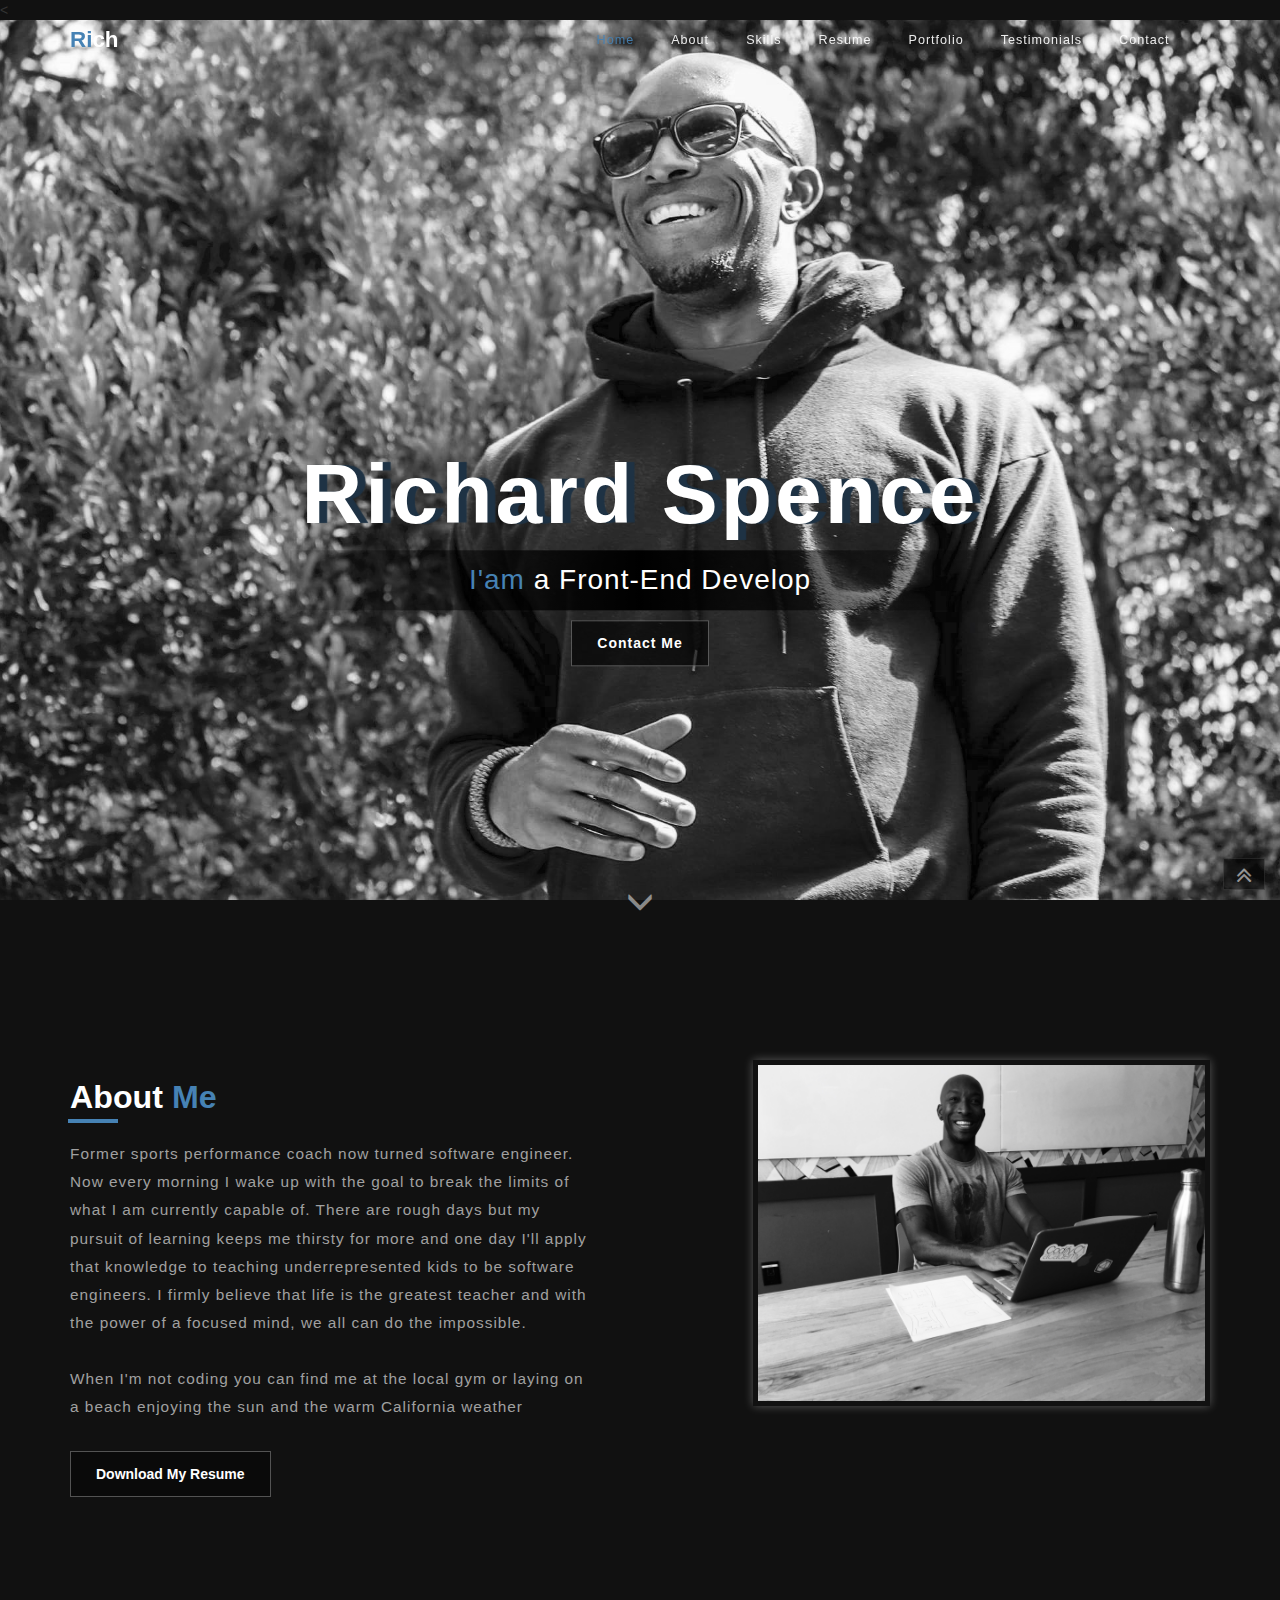
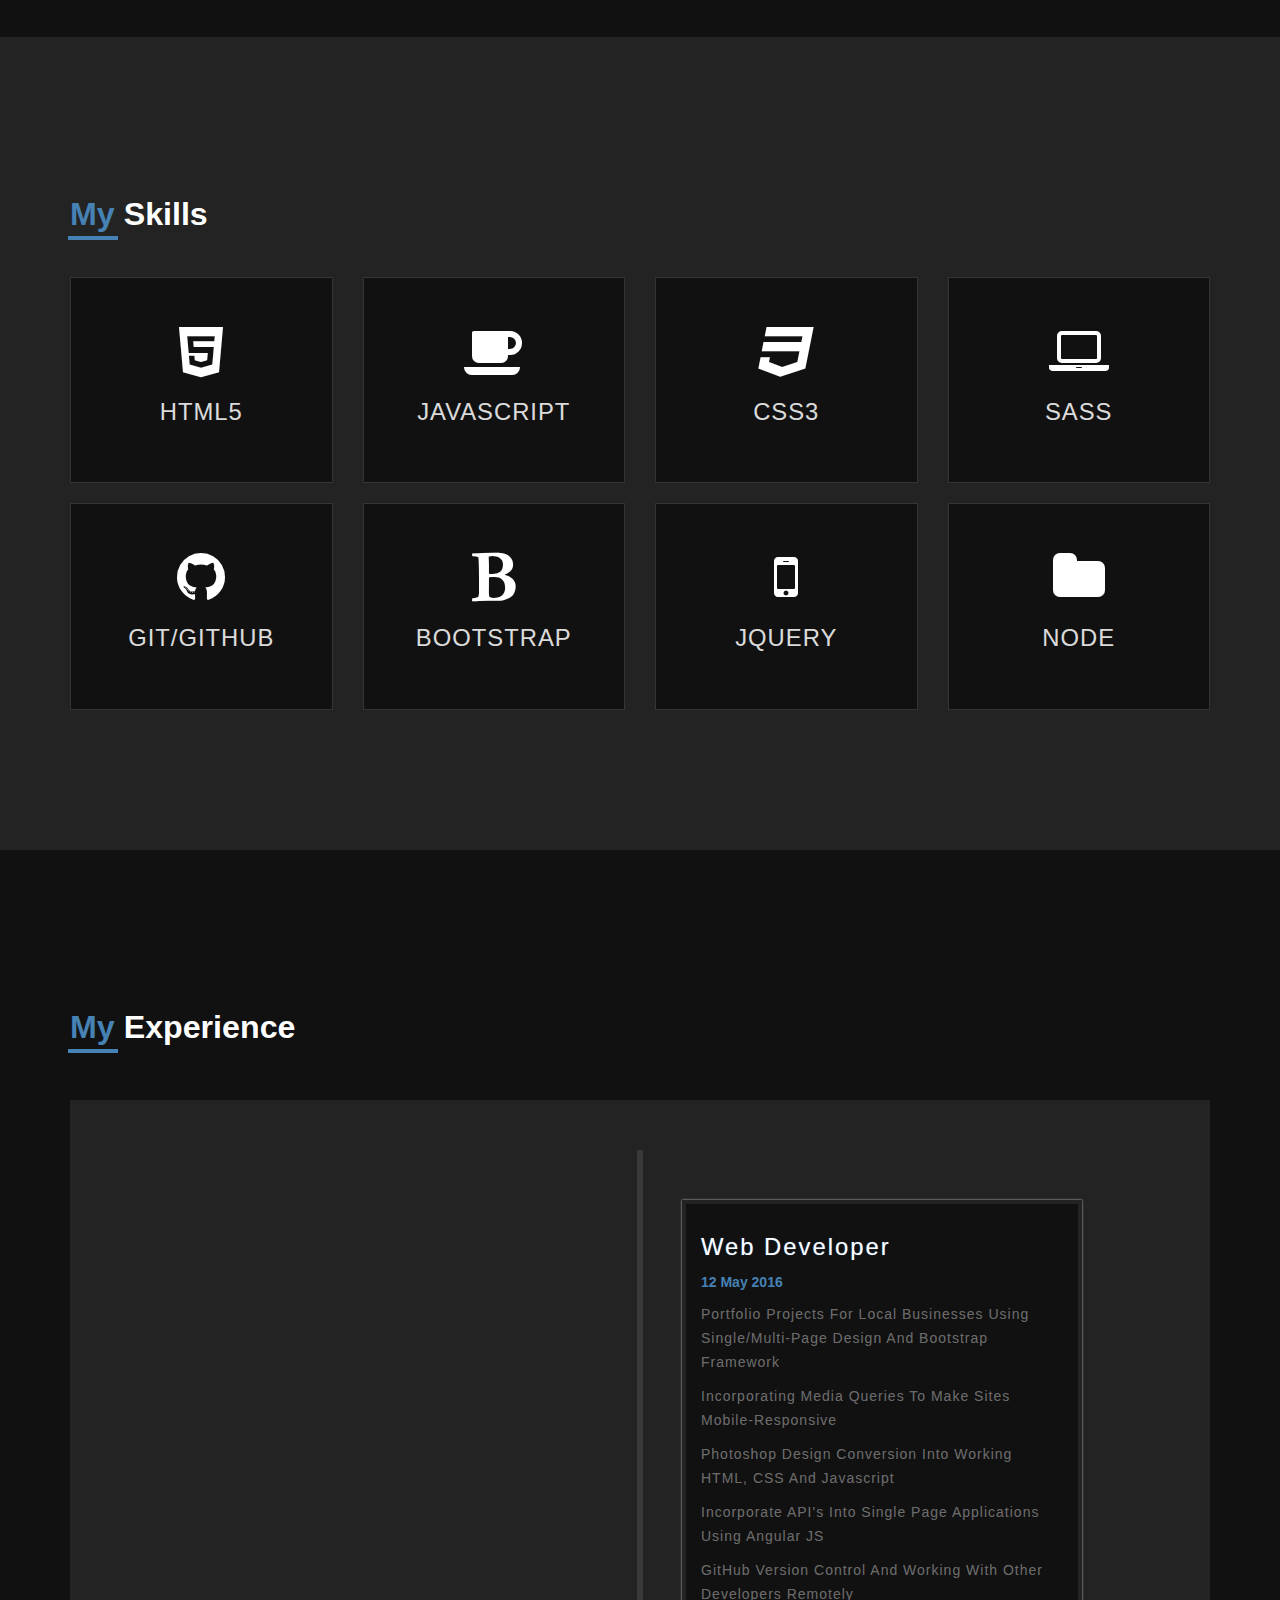
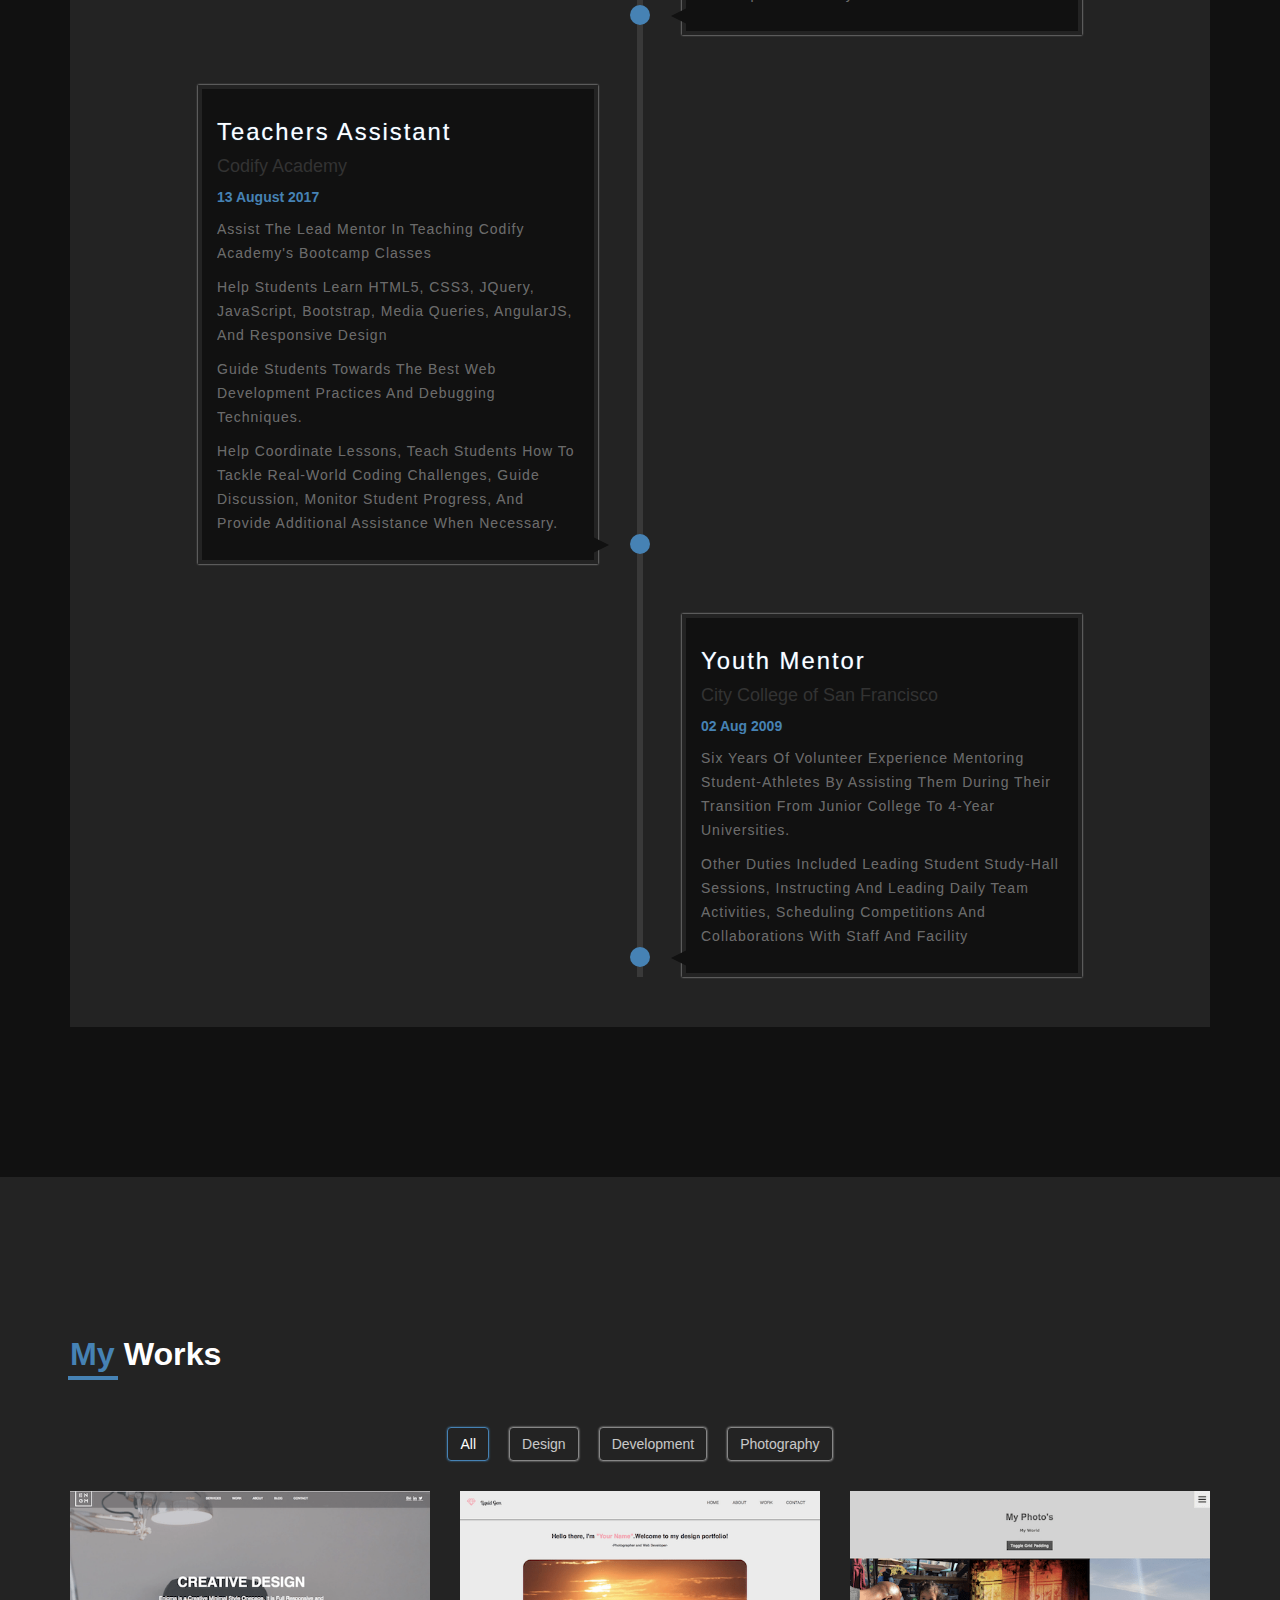
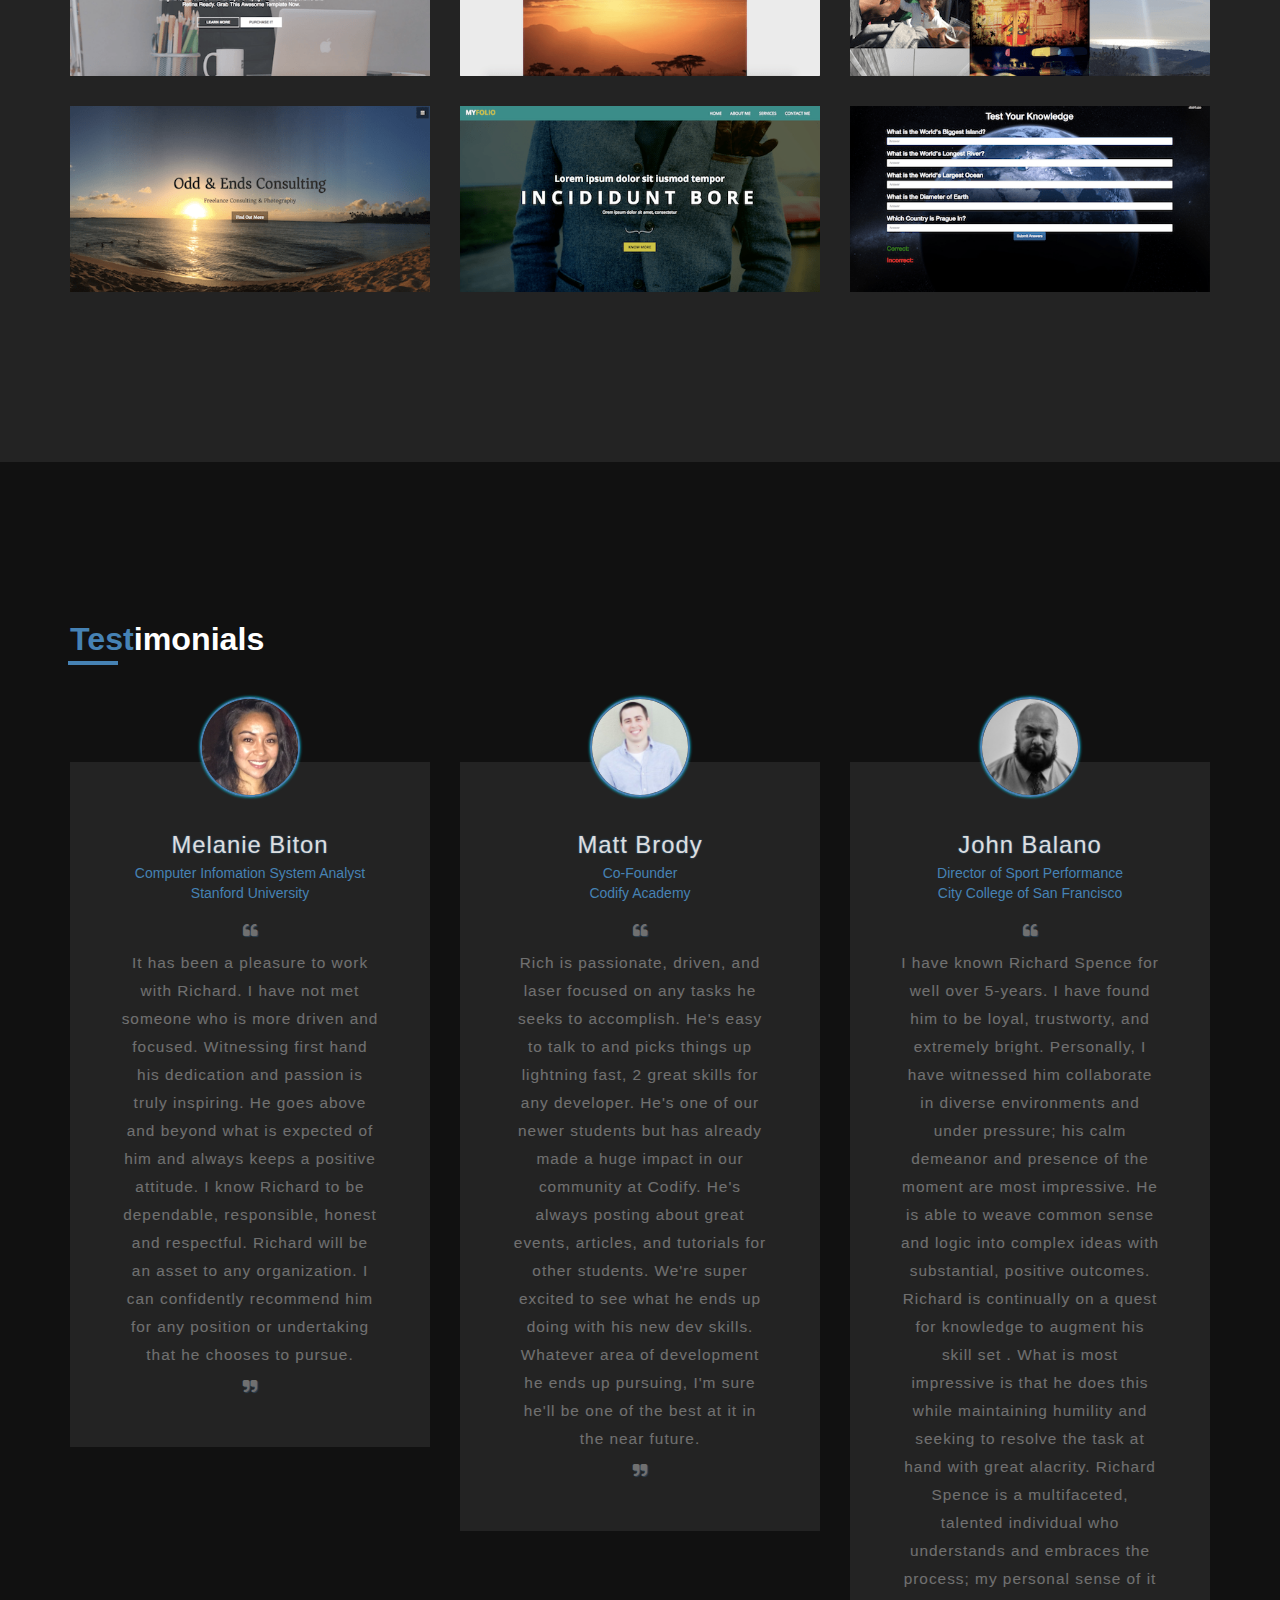
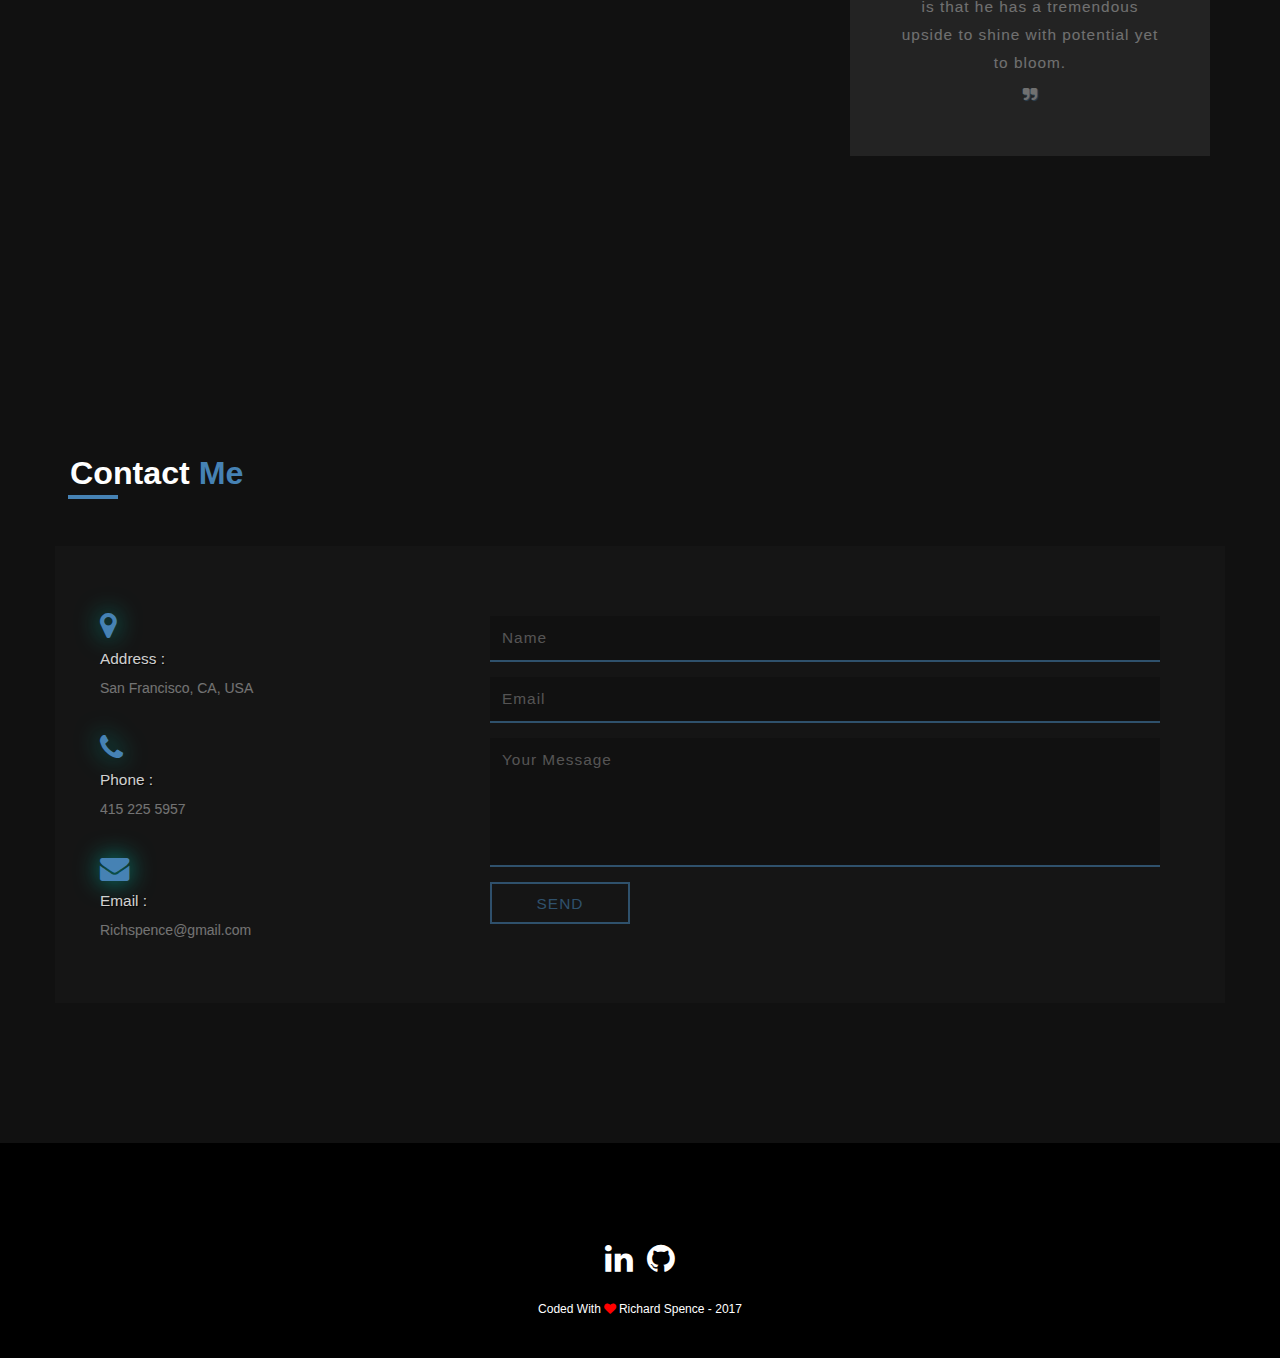
==== commit 81a373cd: "Added new photos/added new portfolio images" ====
--- a/index.html
+++ b/index.html
@@ -1,5 +1,6 @@
 <<!DOCTYPE html>
-<html lang="en">
+    <html lang="en">
+
     <head>
         <!-- META -->
         <meta http-equiv="Content-Type" content="text/html; charset=UTF-8">
@@ -15,7 +16,6 @@
         <!-- PAGE ICON -->
         <link rel="shortcut icon" type="image/x-icon" href="computer.png">
 
-
         <!-- BOOTSTRAP CSS -->
         <link rel="stylesheet" href="assests/css/bootstrap.min.css">
 
@@ -40,13 +40,14 @@
             <script src="assests/js/respond.min.js"></script>
         <![endif]-->
     </head>
+
     <body class="back_color2">
 
         <!-- Start Preloader & ToTop Btn -->
         <div class="preloader">
             <span class="circls">
                 <span class="circle1"></span>
-                <span class="circle2"></span>
+            <span class="circle2"></span>
             </span>
         </div>
 
@@ -56,7 +57,7 @@
         <!-- /End Preloader & ToTop Btn -->
 
         <!-- Start Navigation -->
-         <nav class="navbar navbar-fixed-top">
+        <nav class="navbar navbar-fixed-top">
             <div class="container">
                 <div class="navbar-header">
                     <a class="navbar-brand color1" href="#"><span class="span_color">Ri</span>ch</a>
@@ -71,7 +72,7 @@
                     <ul class="nav navbar-nav navbar-right">
                         <li><a href="#" class="font_size13 current" data-link="#home">Home</a></li>
                         <li><a href="#" class="font_size13" data-link="#about">About</a></li>
-                        <li><a href="#"  class="font_size13" data-link="#skills">Skills</a></li>
+                        <li><a href="#" class="font_size13" data-link="#skills">Skills</a></li>
                         <li><a href="#" class="font_size13" data-link="#resume">Resume</a></li>
                         <li><a href="#" class="font_size13" data-link="#portfolio">Portfolio</a></li>
                         <li><a href="#" class="font_size13" data-link="#testimonial">Testimonials</a></li>
@@ -107,13 +108,15 @@
                     <div class="col-xs-12 col-md-7">
                         <div class="about_paragraph">
                             <h2 class="color1">About <span class="span_color">Me</span></h2>
-                            <p class="line_height28 font_size16">Former sports performance coach now turned software engineer. Now every morning I wake up with the goal to break the limits of what I am currently capable of. There are rough days but my pursuit of learning keeps me thirsty for more and one day I'll apply that knowledge to teaching underrepresented kids to be software engineers. I firmly believe that life is the greatest teacher and with the power of a focused mind, we all can do the impossible.<br><br>When I'm not coding you can find me at the local gym or laying on a beach enjoying the sun and the warm California weather</p>
-                            <a class="btn mt_20" href="assests/RichardS_Resume.docx" download>Download My Resume</a>
+                            <p class="line_height28 font_size16">Former sports performance coach now turned software engineer. Now every morning I wake up with the goal to break the limits of what I am currently capable of. There are rough days but my pursuit of learning keeps me thirsty for more and one day I'll apply that knowledge to teaching underrepresented kids to be software engineers. I firmly believe that life is the greatest teacher and with the power of a focused mind, we all can do the impossible.
+                                <br>
+                                <br>When I'm not coding you can find me at the local gym or laying on a beach enjoying the sun and the warm California weather</p>
+                            <a class="btn mt_20" href="assests/RichardS_Resume_2.docx" download>Download My Resume</a>
                         </div>
                     </div>
                     <div class="col-xs-12 col-md-5">
                         <div class="about_picture">
-                            <img src="assests/images/IMG_2972.jpg" alt="ME :)">
+                            <img src="assests/images/IMG_3887.jpg" alt="ME :)">
                         </div>
                     </div>
                 </div>
@@ -186,8 +189,8 @@
                 <ul class="back_color1">
                     <li class="in-view">
                         <div class="back_color2">
-                            <h3 class="color1">WEB DEVELOPER</h3>
-                            <time datetime="2020-02-14">12 Jan 2017</time>
+                            <h3 class="color1">Web Developer</h3>
+                            <time datetime="2020-02-14">12 May 2016</time>
                             <p>Portfolio projects for local businesses using single/multi-page design and Bootstrap framework
                             </p>
                             <p>Incorporating media queries to make sites mobile-responsive</p>
@@ -209,7 +212,7 @@
                     </li>
                     <li class="in-view">
                         <div class="back_color2">
-                            <h3 class="color1">YOUTH MENTOR</h3>
+                            <h3 class="color1">Youth Mentor</h3>
                             <h4>City College of San Francisco</h4>
                             <time datetime="2020-02-14">02 Aug 2009</time>
                             <p>Six years of volunteer experience mentoring student-athletes by assisting them during their transition from junior college to 4-year universities.</p>
@@ -235,12 +238,12 @@
                     <div class="row">
                         <div class="mix col-xs-12 col-sm-6 col-md-4 w_development" data-order="1">
                             <div class="work_item">
-                                <img src="assests/images/creative.png" alt="portfolio">
+                                <img src="assests/images/creative-min.png" alt="portfolio">
                                 <div class="item_caption">
                                     <a href="assests/projects/psd_replica_m_brody/index.html" target="_blank">
                                         <i class="fa fa-link" aria-hidden="true"></i>
                                     </a>
-                                    <a href="assests/images/creative.png" class="popup">
+                                    <a href="assests/images/creative-min.png" class="popup">
                                         <i class="fa fa-search" aria-hidden="true"></i>
                                     </a>
                                 </div>
@@ -248,12 +251,12 @@
                         </div>
                         <div class="mix col-xs-12 col-sm-6 col-md-4 w_development" data-order="2">
                             <div class="work_item">
-                                <img src="assests/images/liquid.png" alt="portfolio">
+                                <img src="assests/images/liquid-min.png" alt="portfolio">
                                 <div class="item_caption">
                                     <a href="assests/projects/convert_liquid_psd/index.html" target="_blank">
                                         <i class="fa fa-link" aria-hidden="true"></i>
                                     </a>
-                                    <a href="assests/images/liquid.png" class="popup">
+                                    <a href="assests/images/liquid-min.png" class="popup">
                                         <i class="fa fa-search" aria-hidden="true"></i>
                                     </a>
                                 </div>
@@ -261,12 +264,12 @@
                         </div>
                         <div class="mix col-xs-12 col-sm-6 col-md-4 w_photography" data-order="3">
                             <div class="work_item">
-                                <img src="assests/images/Photolio.png" alt="portfolio">
+                                <img src="assests/images/Photolio-min.png" alt="portfolio">
                                 <div class="item_caption">
                                     <a href="assests/projects/photolio_site/index.html">
                                         <i class="fa fa-link" aria-hidden="true"></i>
                                     </a>
-                                    <a href="assests/images/Photolio.png" class="popup">
+                                    <a href="assests/images/Photolio-min.png" class="popup">
                                         <i class="fa fa-search" aria-hidden="true"></i>
                                     </a>
                                 </div>
@@ -274,12 +277,12 @@
                         </div>
                         <div class="mix col-xs-12 col-sm-6 col-md-4 w_design w_development" data-order="4">
                             <div class="work_item">
-                                <img src="assests/images/Odd_End.png" alt="portfolio">
+                                <img src="assests/images/Odd_End-min.png" alt="portfolio">
                                 <div class="item_caption">
                                     <a href="assests/projects/Odd_Ends_Website/index.html">
                                         <i class="fa fa-link" aria-hidden="true"></i>
                                     </a>
-                                    <a href="assests/images/Odd_End.png" class="popup">
+                                    <a href="assests/images/Odd_End-min.png" class="popup">
                                         <i class="fa fa-search" aria-hidden="true"></i>
                                     </a>
                                 </div>
@@ -287,12 +290,12 @@
                         </div>
                         <div class="mix col-xs-12 col-sm-6 col-md-4 w_design" data-order="4">
                             <div class="work_item">
-                                <img src="assests/images/folio.png" alt="portfolio">
+                                <img src="assests/images/folio-min.png" alt="portfolio">
                                 <div class="item_caption">
                                     <a href="assests/projects/MyFolio_replica/index.html">
                                         <i class="fa fa-link" aria-hidden="true"></i>
                                     </a>
-                                    <a href="assests/images/folio.png" class="popup">
+                                    <a href="assests/images/folio-min.png" class="popup">
                                         <i class="fa fa-search" aria-hidden="true"></i>
                                     </a>
                                 </div>
@@ -300,12 +303,12 @@
                         </div>
                         <div class="mix col-xs-12 col-sm-6 col-md-4 w_photography" data-order="4">
                             <div class="work_item">
-                                <img src="assests/images/me.png" alt="portfolio">
-                                <div class="item_caption">
-                                    <a href="assests/projects/w3sc_bootstrap_page/index.html">
-                                        <i class="fa fa-link" aria-hidden="true"></i>
-                                    </a>
-                                    <a href="assests/images/me.png" class="popup">
+                                <img src="assests/images/QuizApp-min.png" alt="portfolio">
+                                <div class="item_caption">
+                                    <a href="assests/projects/QuizApp/index.html">
+                                        <i class="fa fa-link" aria-hidden="true"></i>
+                                    </a>
+                                    <a href="assests/images/QuizApp-min.png" class="popup">
                                         <i class="fa fa-search" aria-hidden="true"></i>
                                     </a>
                                 </div>
@@ -357,8 +360,6 @@
         </section>
         <!-- /End Testimonials -->
 
-
-
         <!-- Start Contact -->
         <section id="contact" class="section section_padding back_color2">
             <div class="container">
@@ -384,7 +385,8 @@
                         </address>
                     </div>
                     <div class="col-xs-12 col-md-8">
-                        <form class="form-horizontal contact_form" method="post" id="contactForm" action="#"><input type="hidden" name="form-name" value="form 1">
+                        <form class="form-horizontal contact_form" method="post" id="contactForm" action="#">
+                            <input type="hidden" name="form-name" value="form 1">
                             <div class="form-group form-group-lg">
                                 <div class="col-xs-12">
                                     <input type="text" class="font_size16 form-control" id="name" placeholder="Name" name="user" required="required">
@@ -421,7 +423,8 @@
             <div class="links">
                 <a href="https://www.linkedin.com/in/thisisrichie/"><i class="fa fa-linkedin color1" aria-hidden="true"></i></a>
                 <a href="https://github.com/ZuluK"><i class="fa fa-github color1" aria-hidden="true"></i></a>
-                <p class="ccopy color1">Coded With<i class="fa fa-heart" aria-hidden="true"></i>Richard Spence<a href="#" target="_blank"></a> - 2017</p>
+                <p class="ccopy color1">Coded With<i class="fa fa-heart" aria-hidden="true"></i>Richard Spence
+                    <a href="#" target="_blank"></a> - 2017</p>
             </div>
         </footer>
         <!-- /End Footer -->
@@ -441,6 +444,6 @@
         <!-- CUSTOM JS -->
         <script src="assests/js/main.js"></script>
 
-
     </body>
-</html>
+
+    </html>
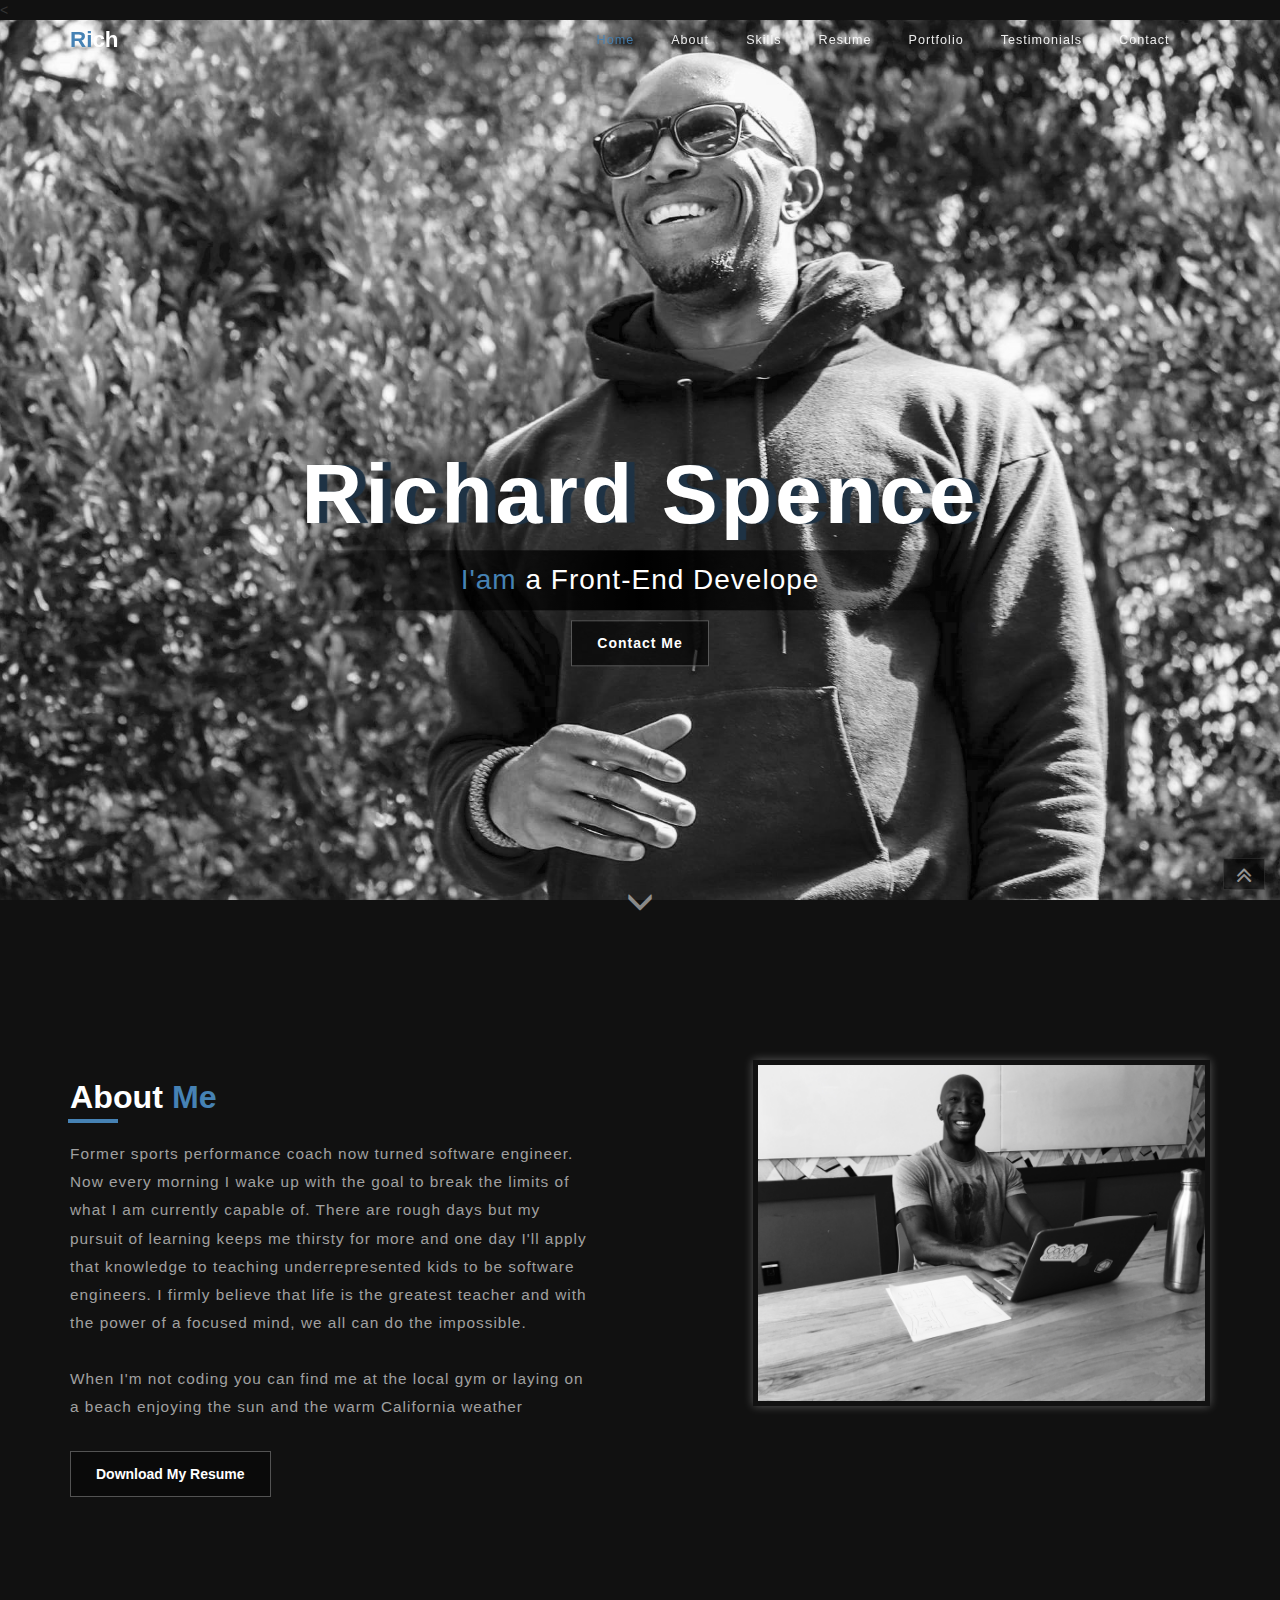
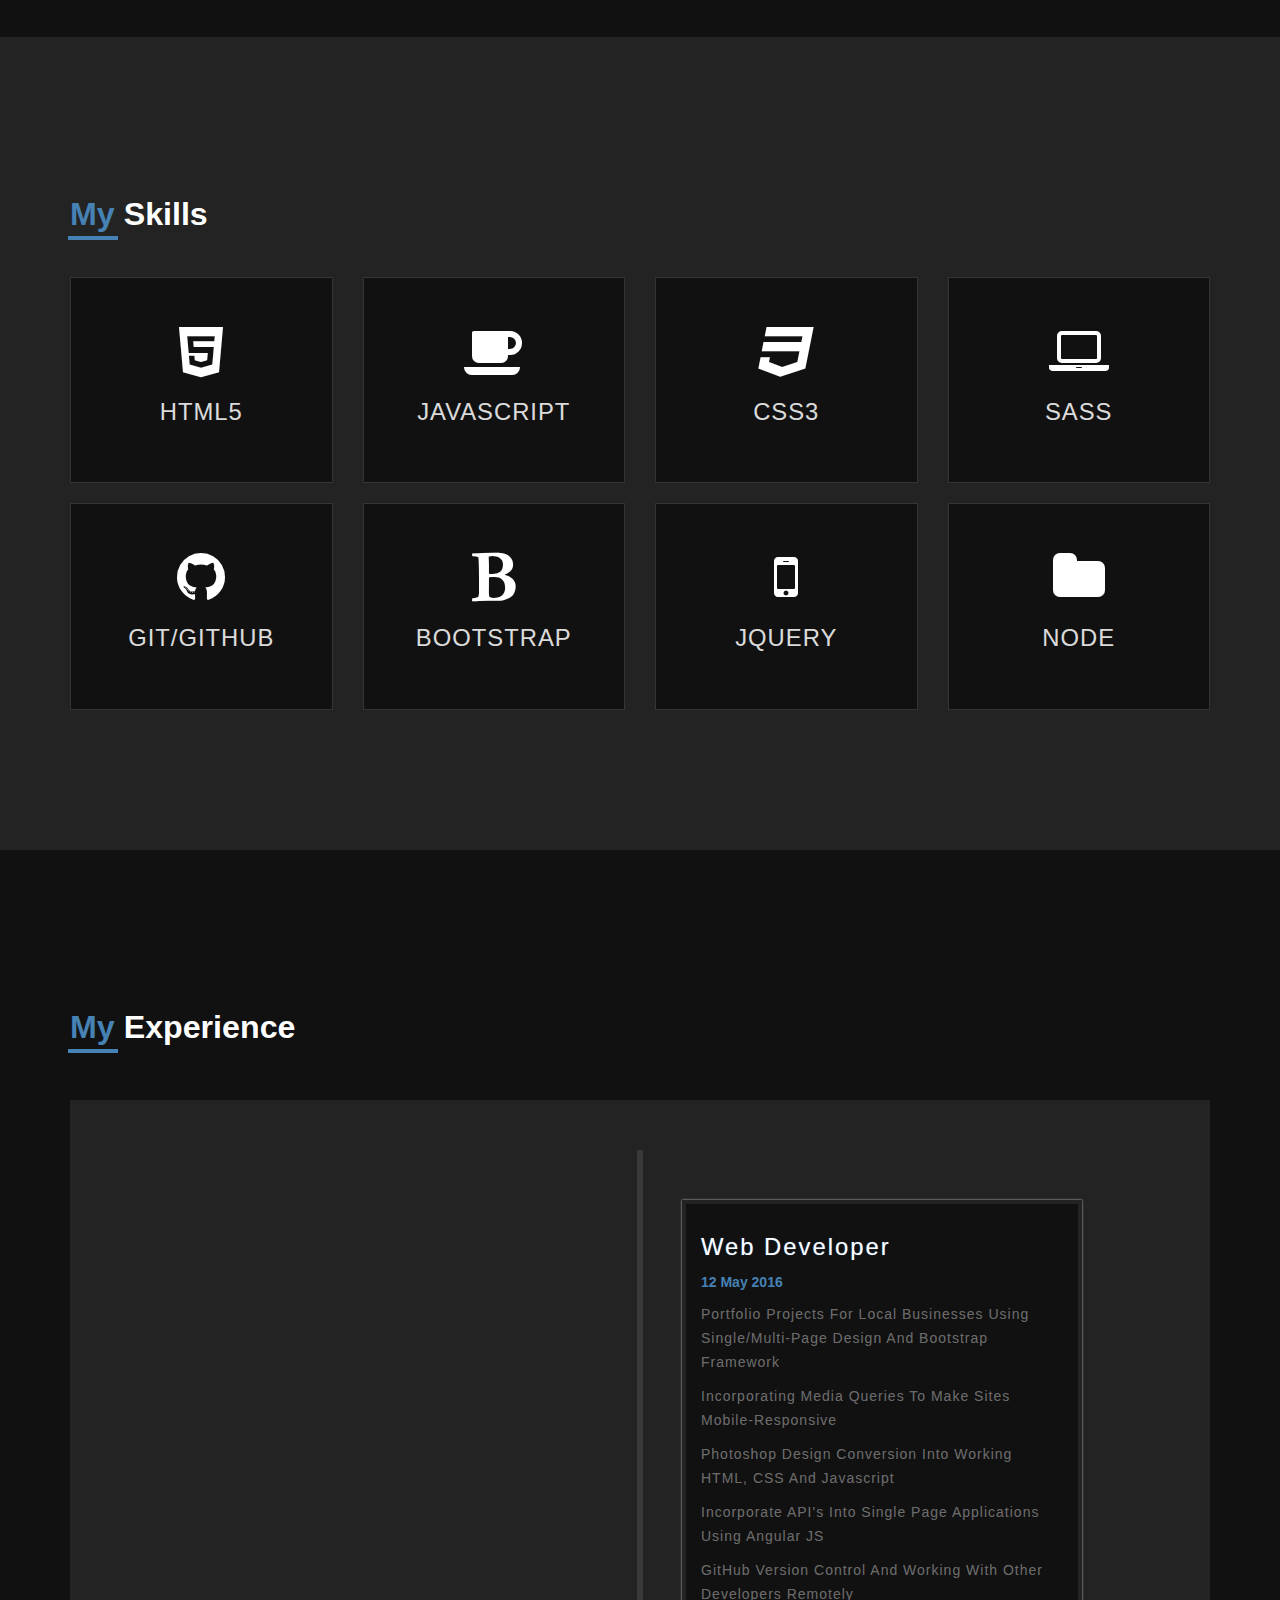
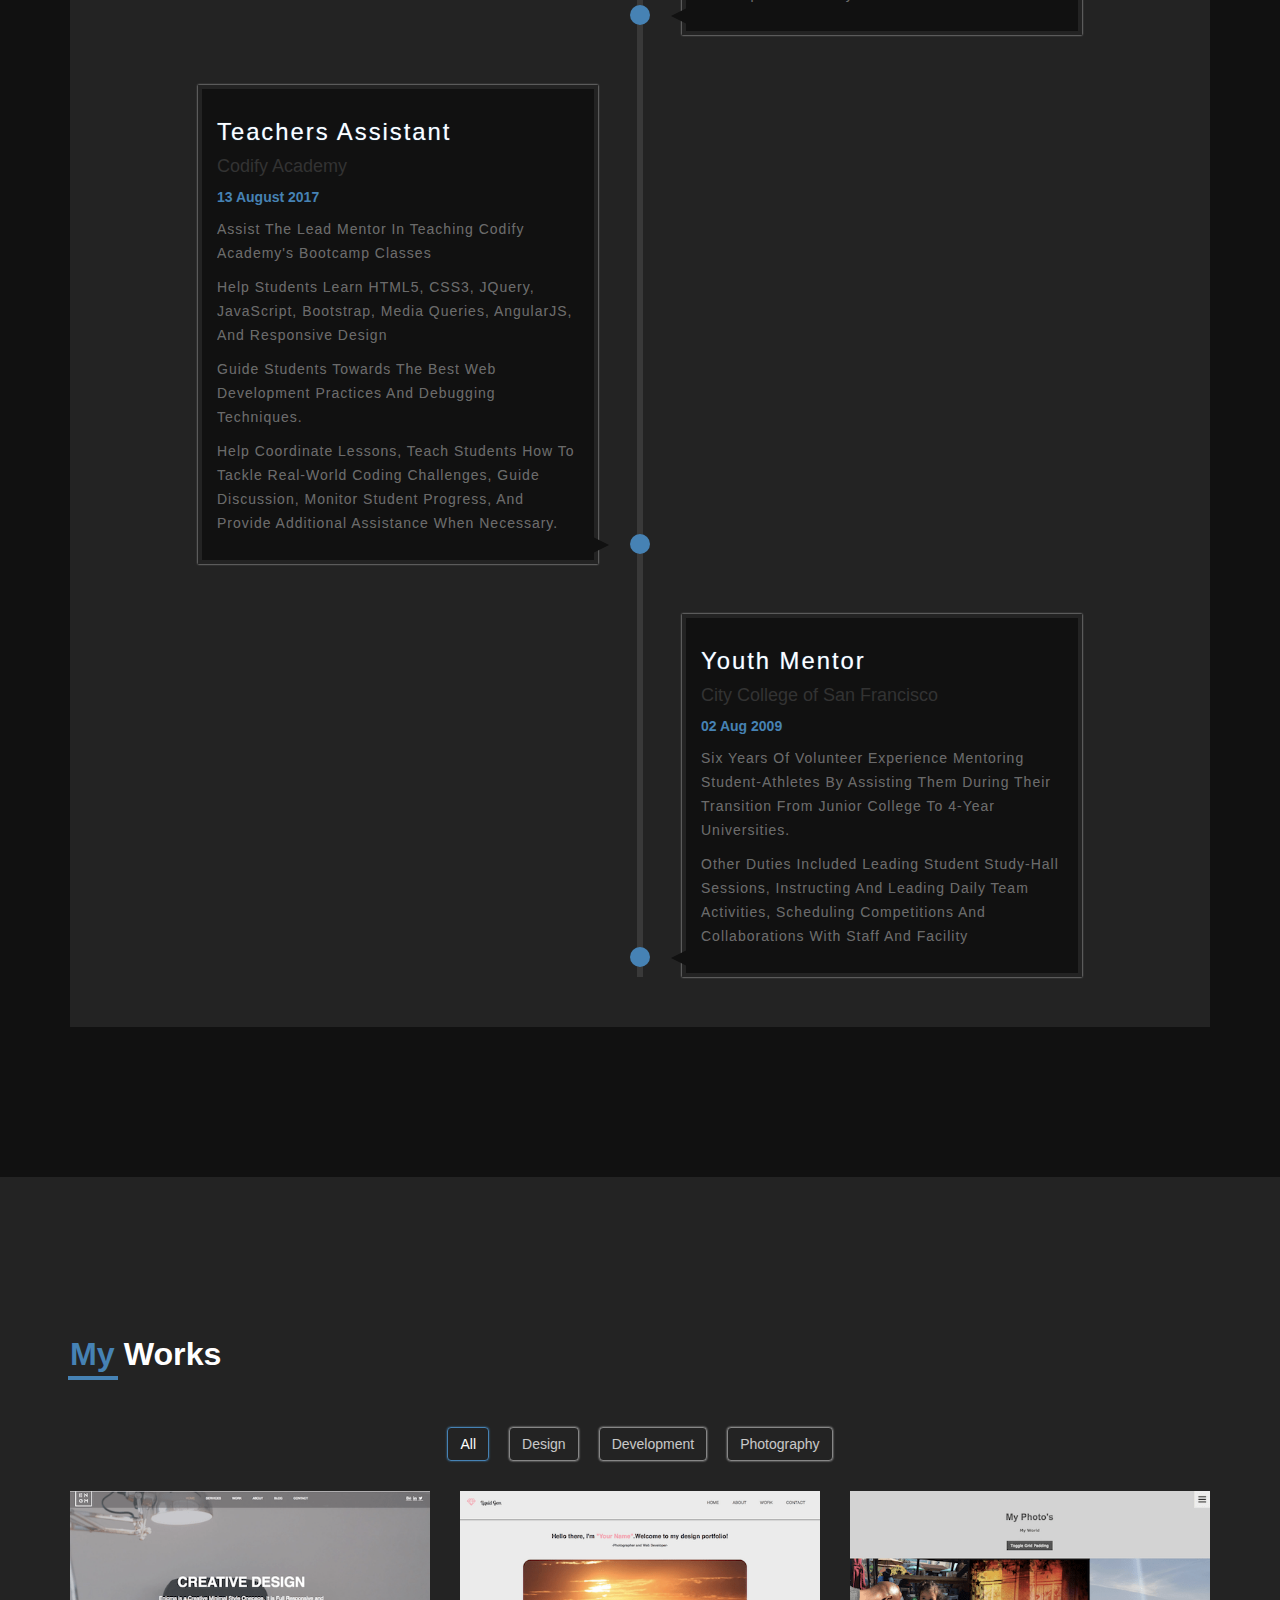
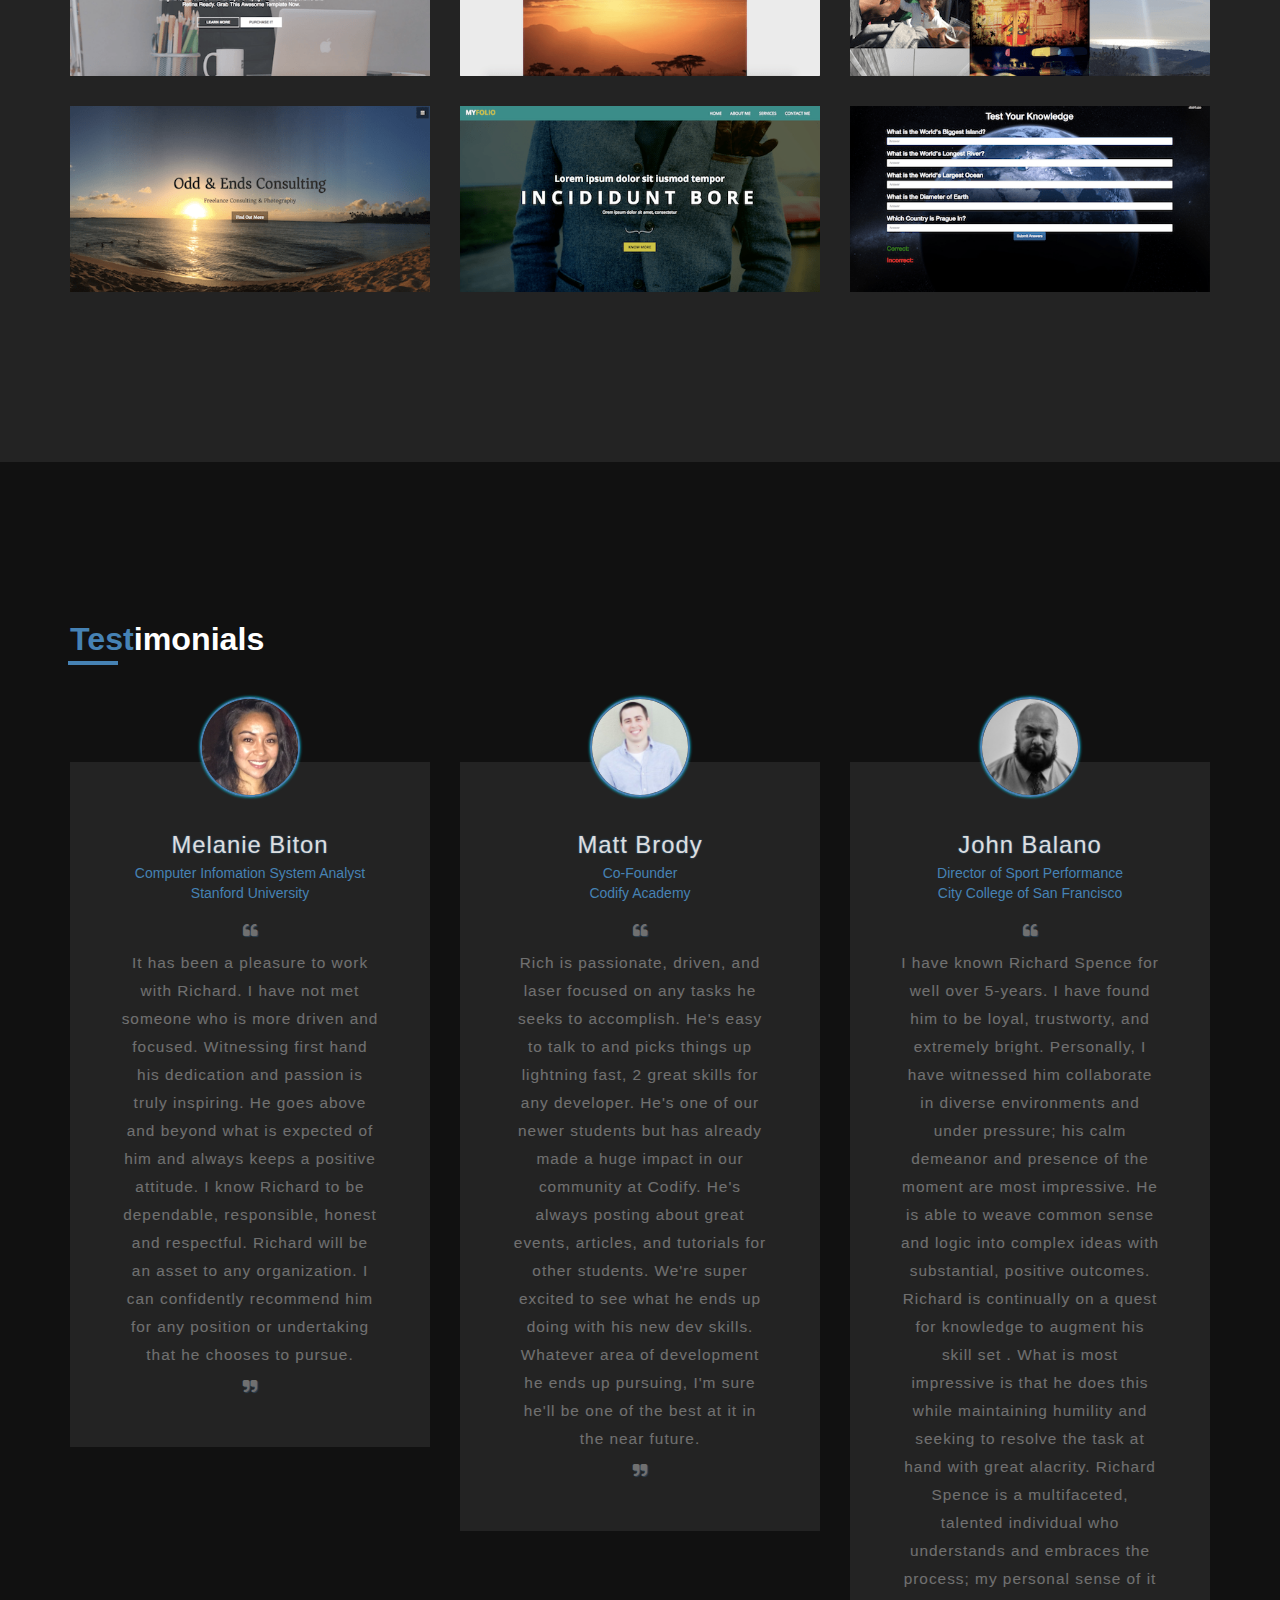
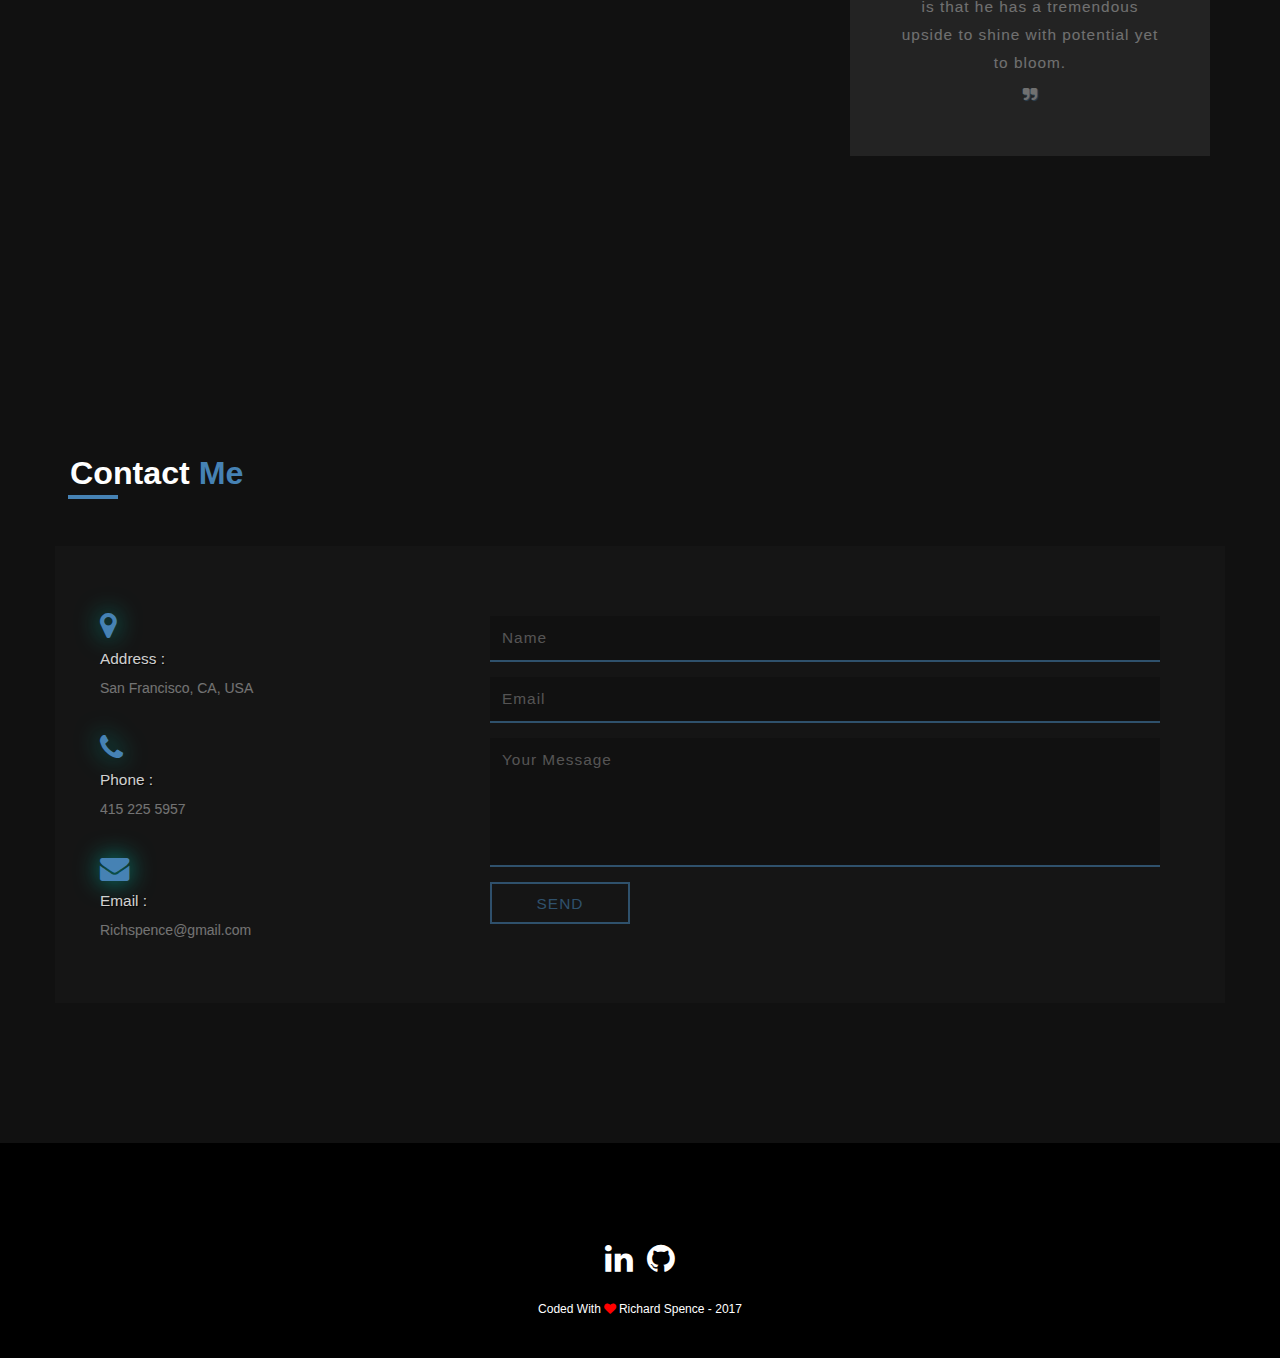
==== commit bc9340b1: "Updated Resume link and Quiz App Js file" ====
--- a/index.html
+++ b/index.html
@@ -111,7 +111,7 @@
                             <p class="line_height28 font_size16">Former sports performance coach now turned software engineer. Now every morning I wake up with the goal to break the limits of what I am currently capable of. There are rough days but my pursuit of learning keeps me thirsty for more and one day I'll apply that knowledge to teaching underrepresented kids to be software engineers. I firmly believe that life is the greatest teacher and with the power of a focused mind, we all can do the impossible.
                                 <br>
                                 <br>When I'm not coding you can find me at the local gym or laying on a beach enjoying the sun and the warm California weather</p>
-                            <a class="btn mt_20" href="assests/RichardS_Resume_2.docx" download>Download My Resume</a>
+                            <a class="btn mt_20" href="assests/RichardS_Resume 2.docx" download>Download My Resume</a>
                         </div>
                     </div>
                     <div class="col-xs-12 col-md-5">
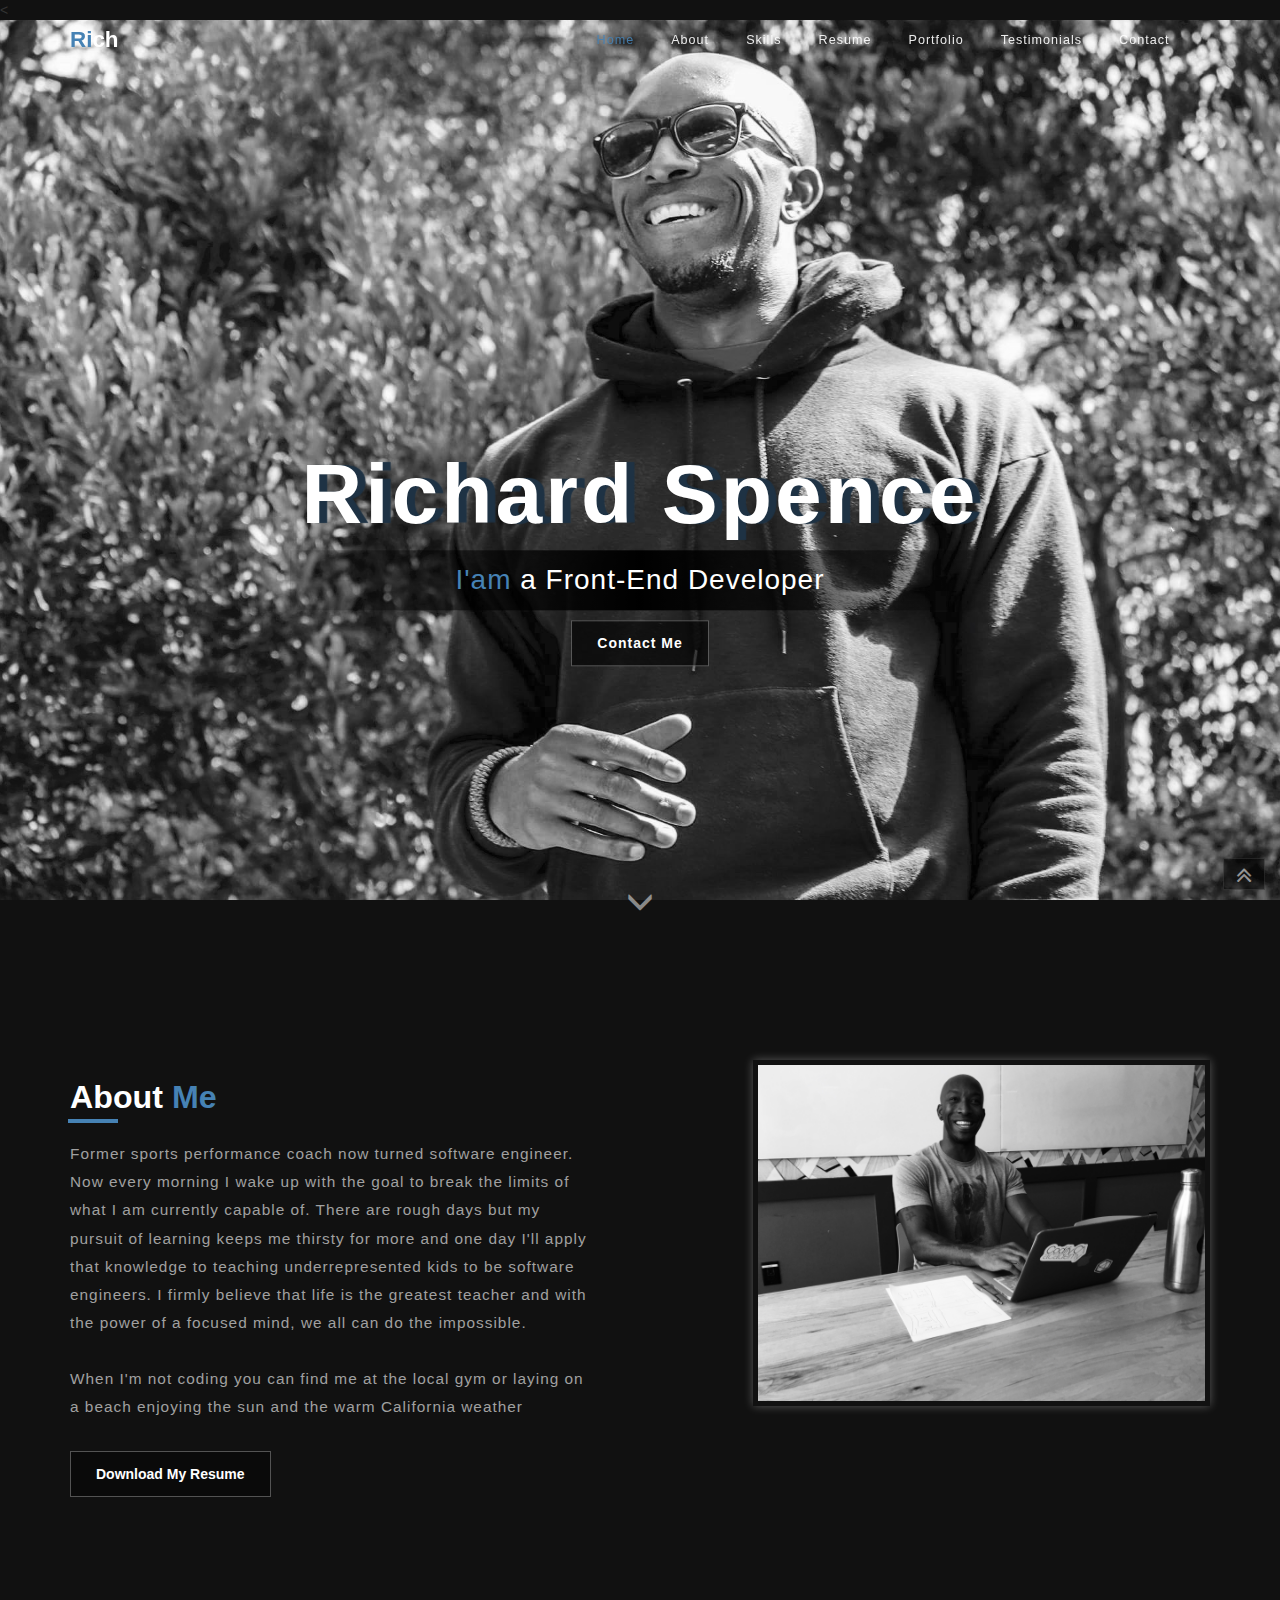
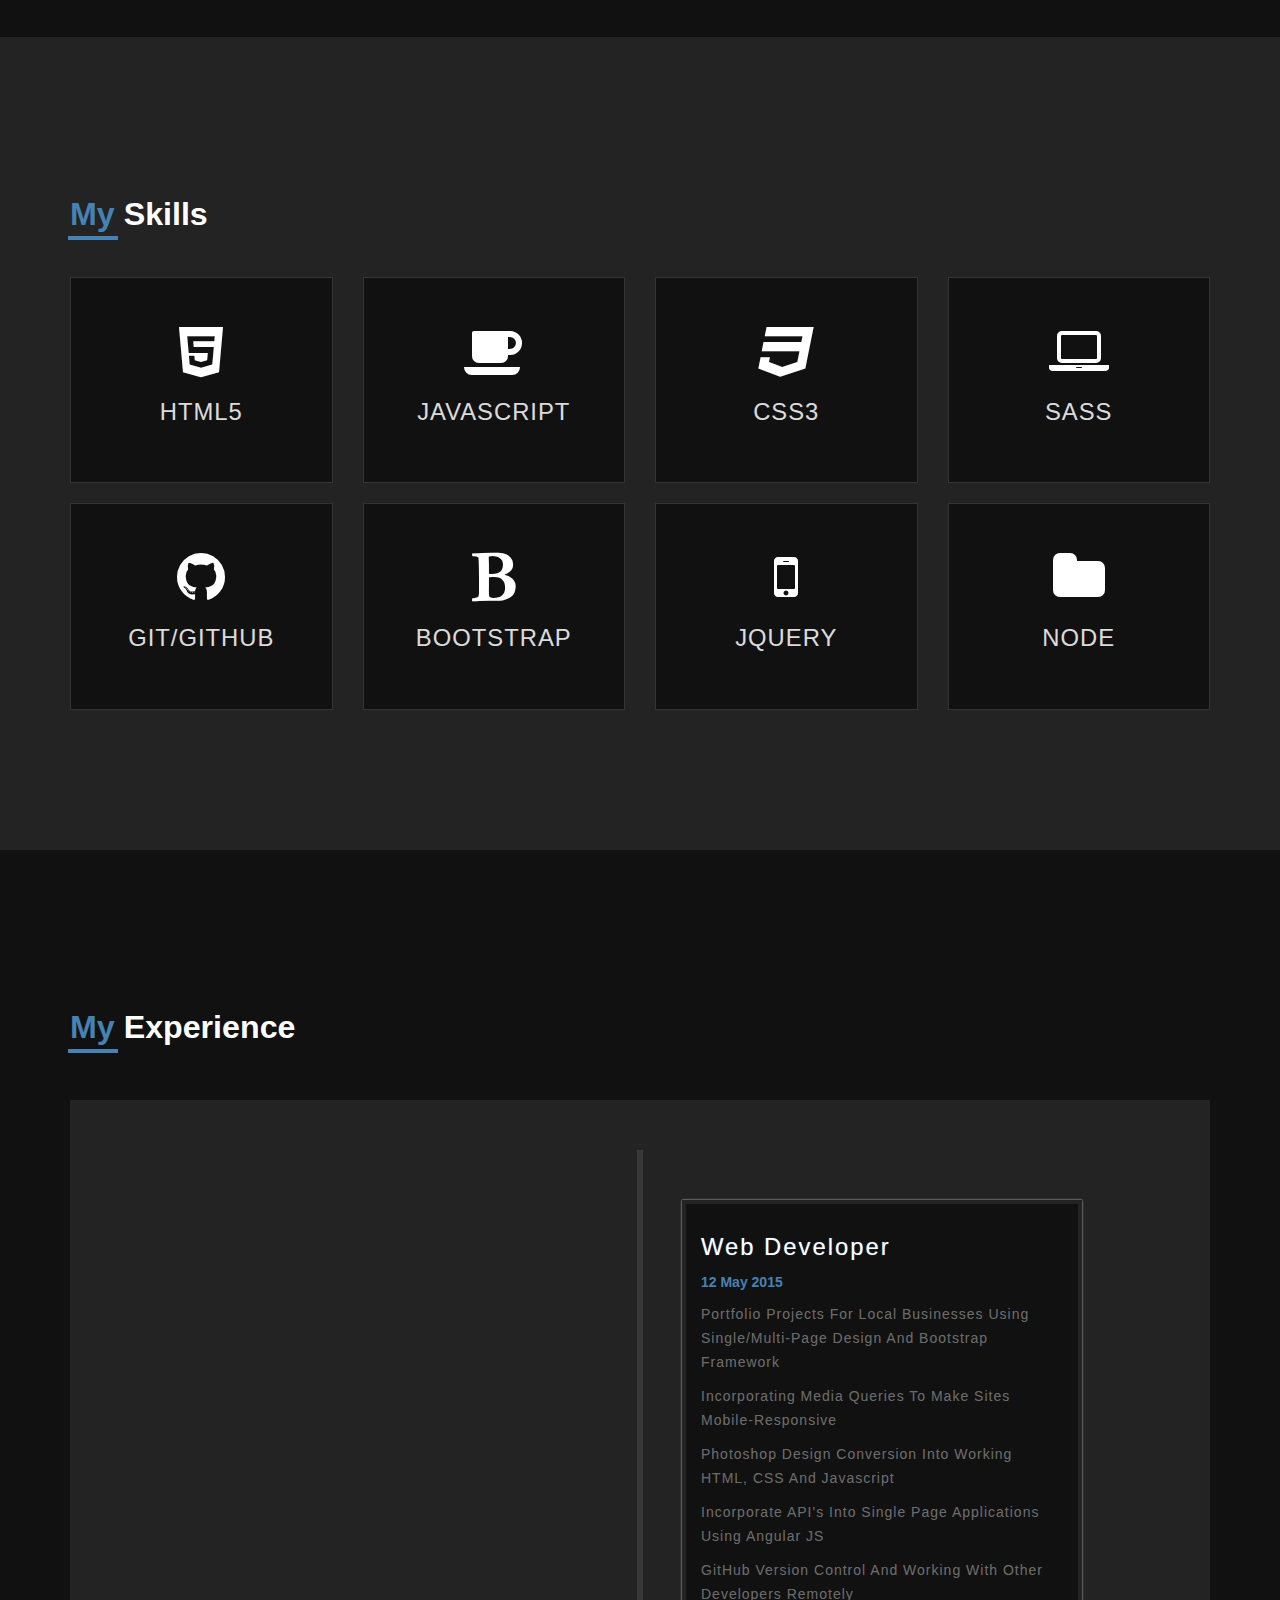
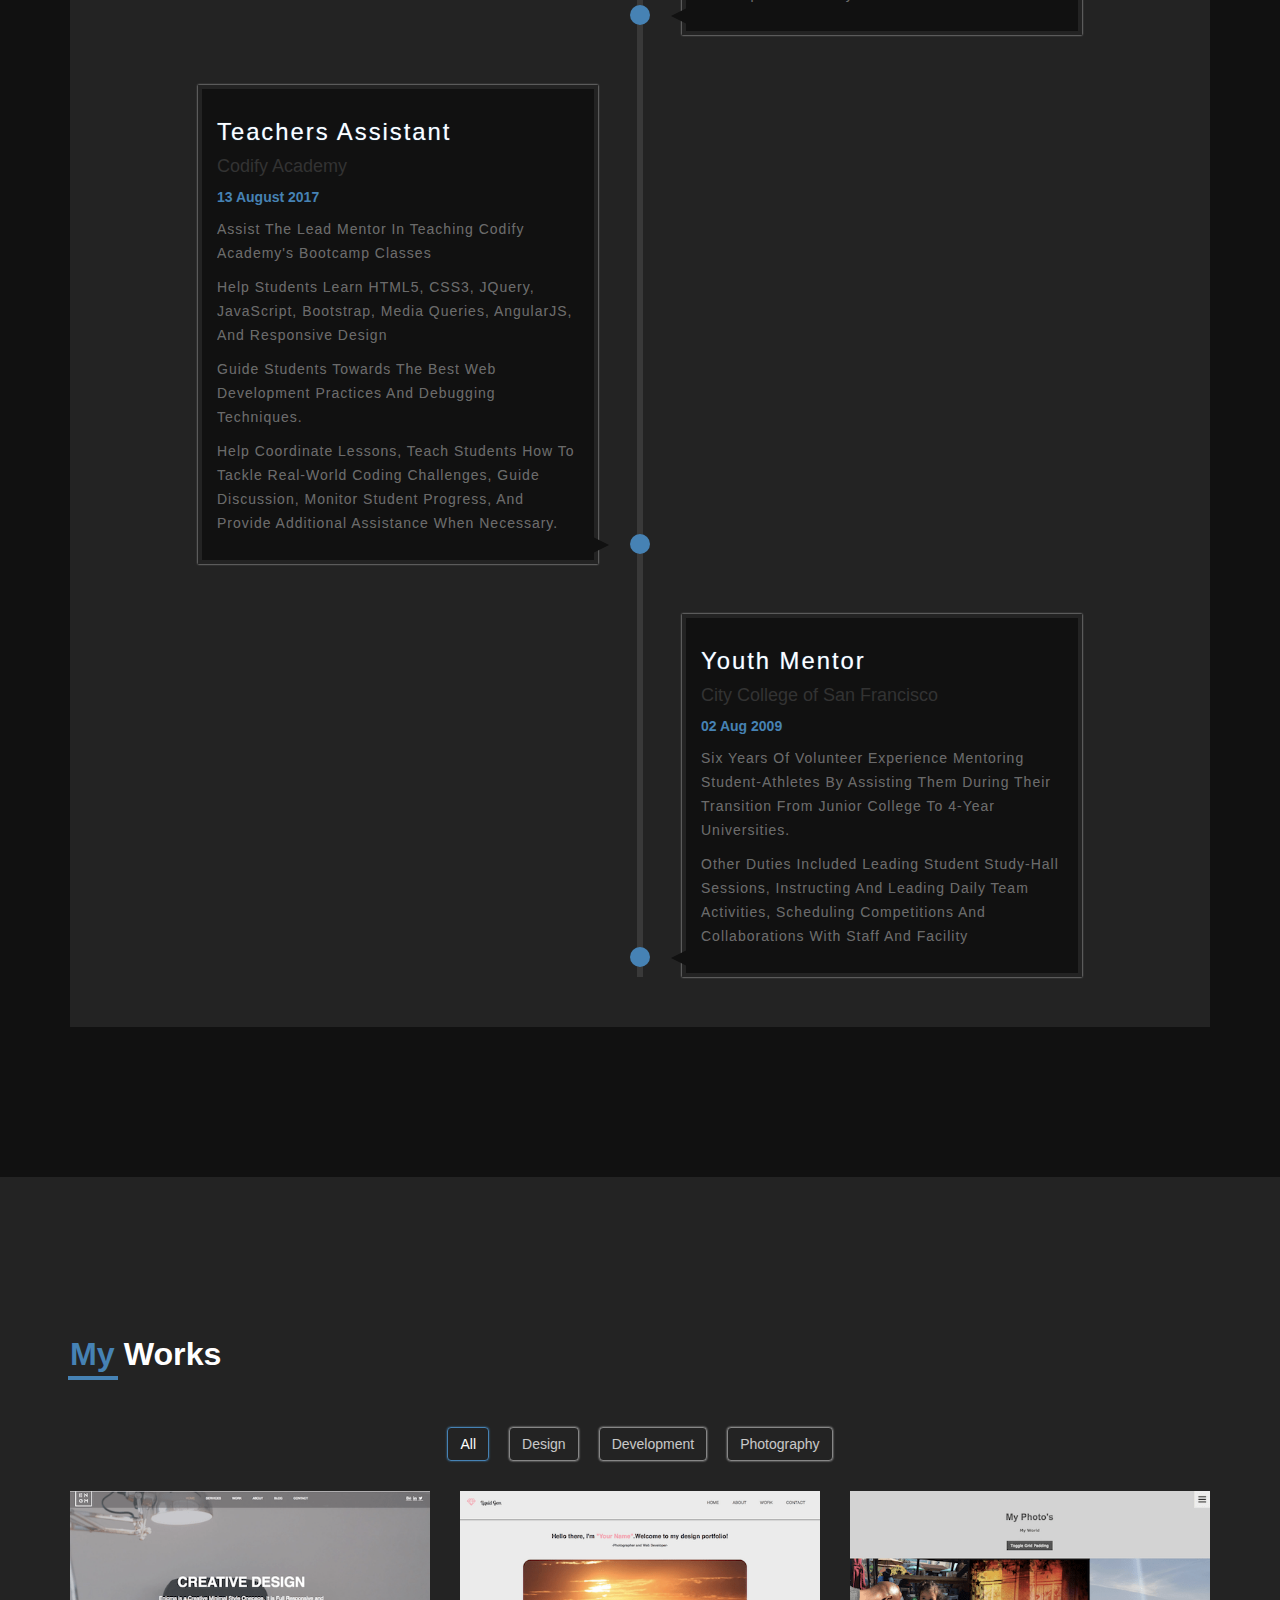
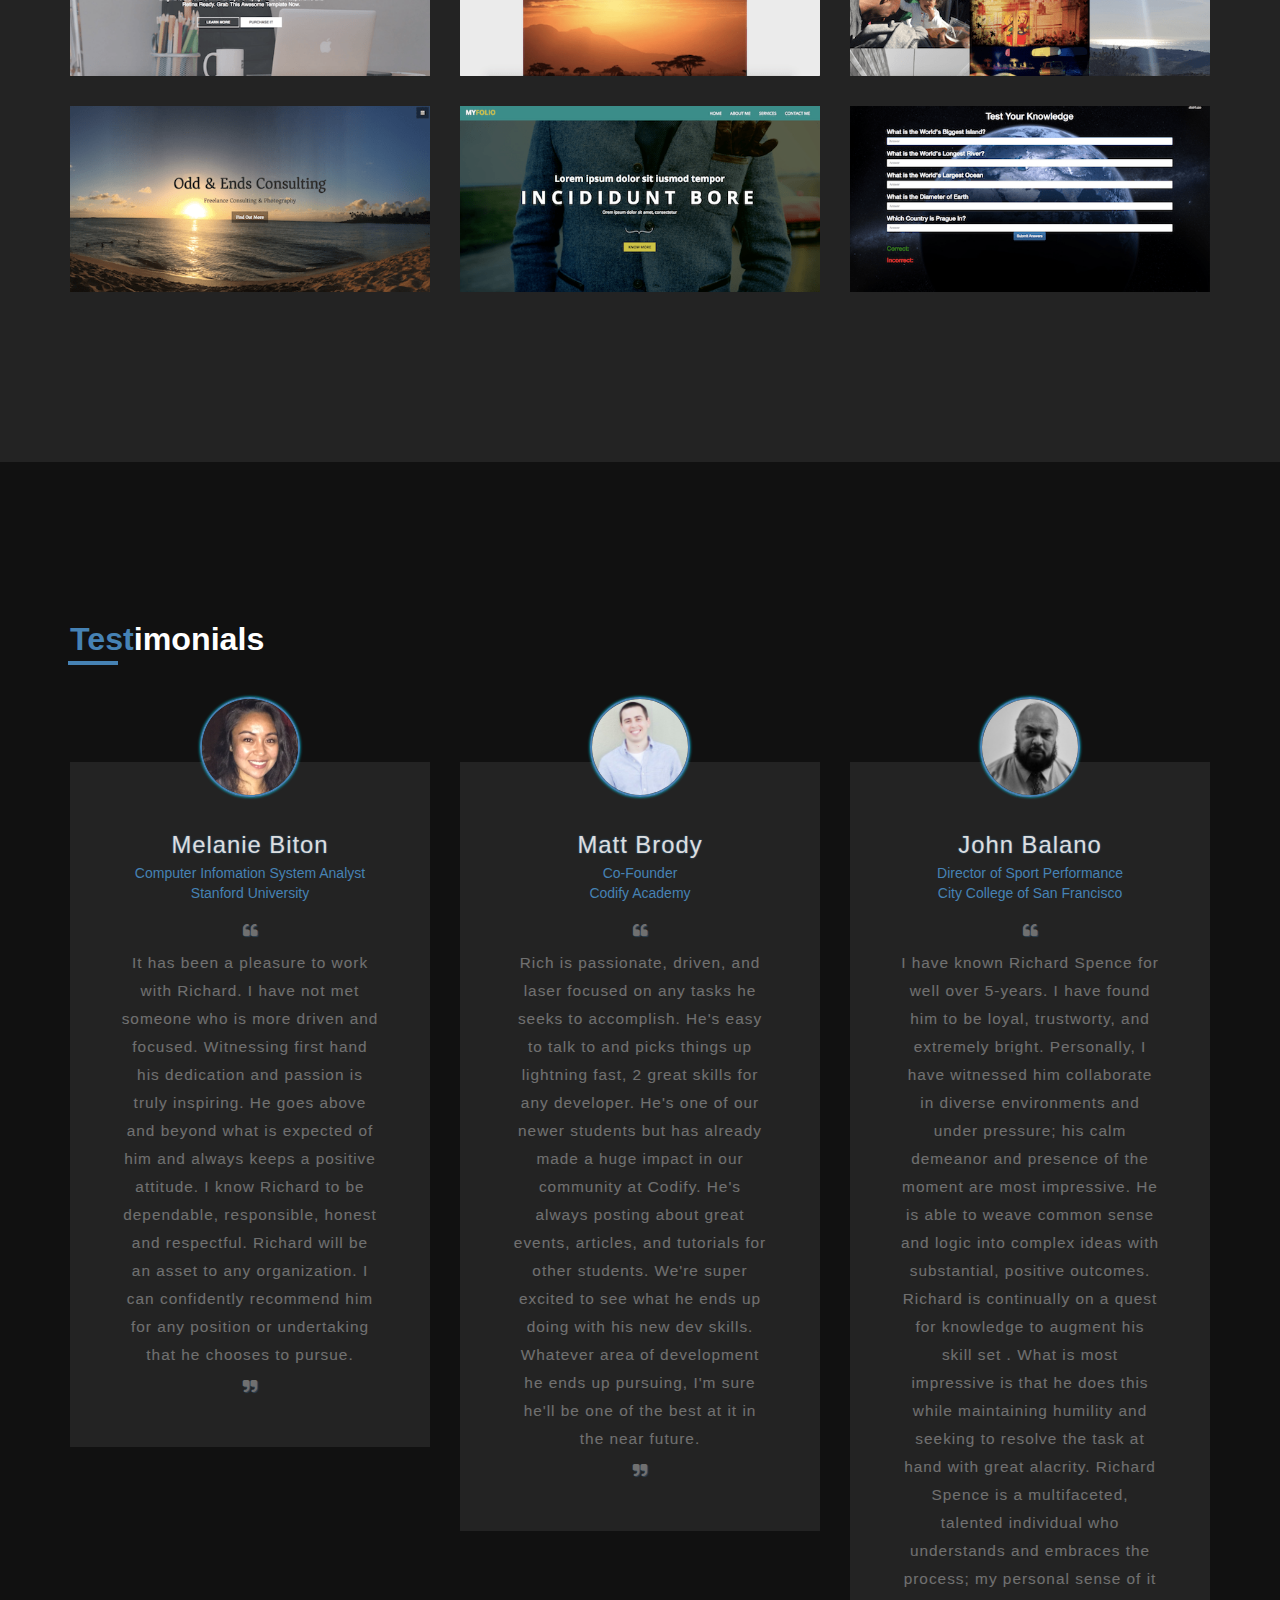
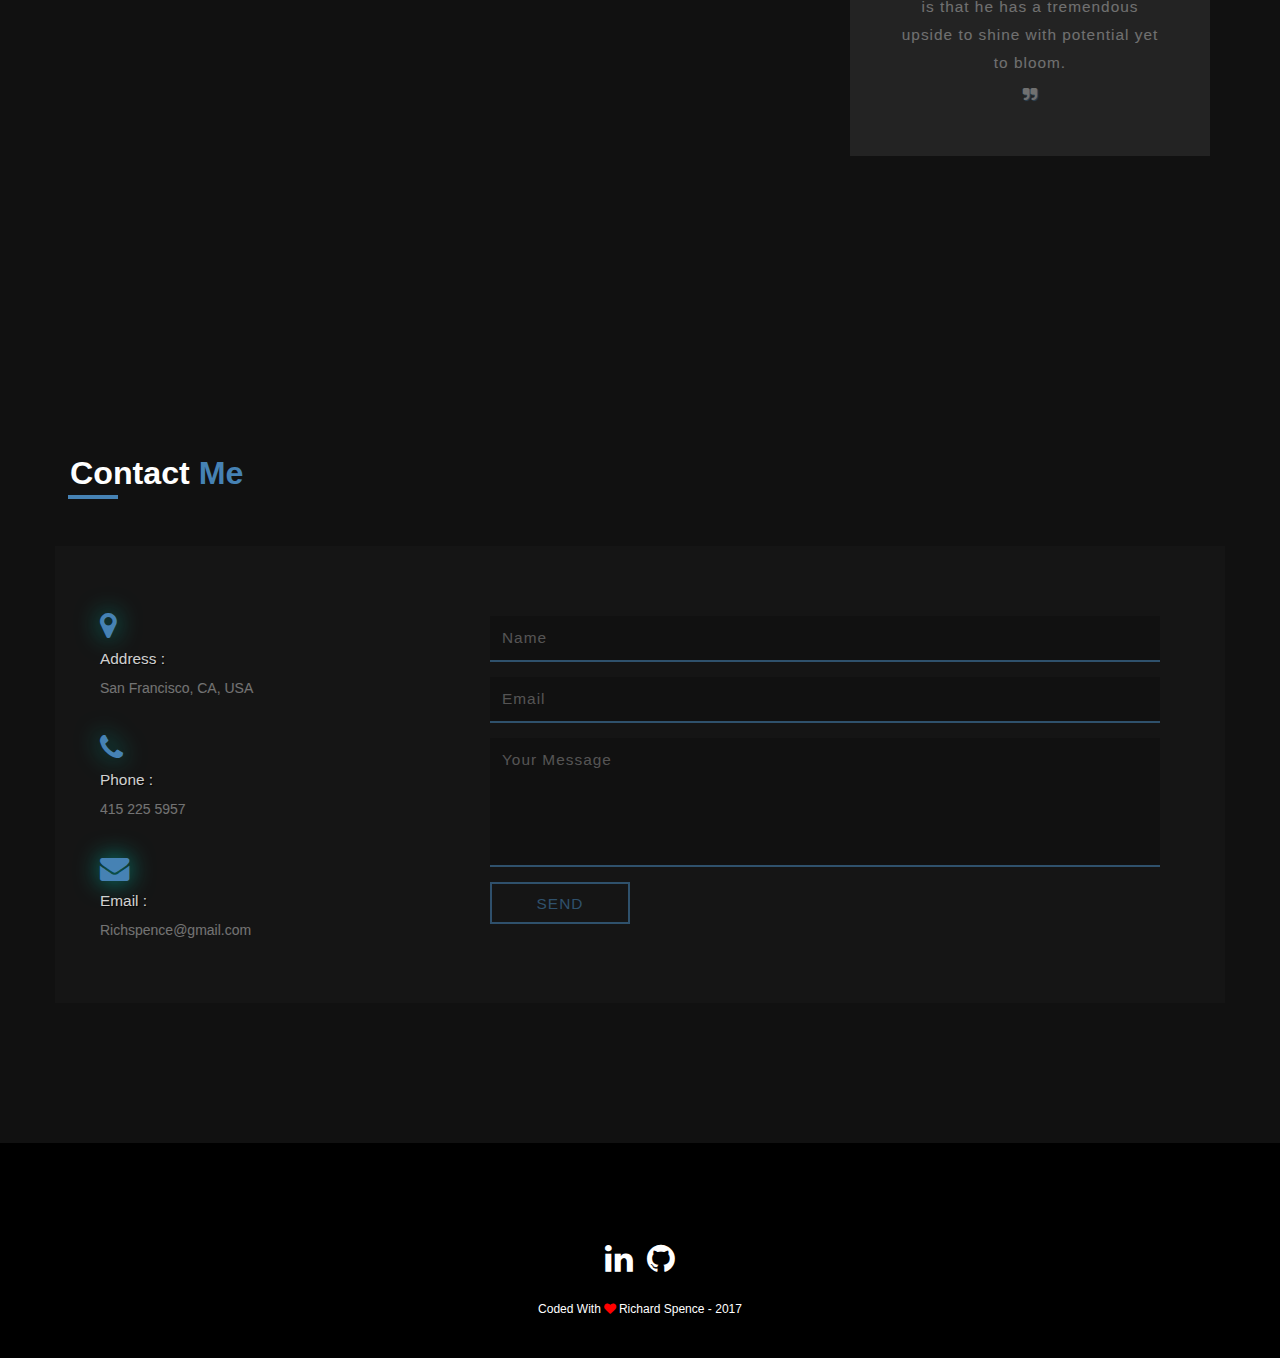
==== commit a26ad630: "Updated time as web developer" ====
--- a/index.html
+++ b/index.html
@@ -190,7 +190,7 @@
                     <li class="in-view">
                         <div class="back_color2">
                             <h3 class="color1">Web Developer</h3>
-                            <time datetime="2020-02-14">12 May 2016</time>
+                            <time datetime="2020-02-14">12 May 2015</time>
                             <p>Portfolio projects for local businesses using single/multi-page design and Bootstrap framework
                             </p>
                             <p>Incorporating media queries to make sites mobile-responsive</p>
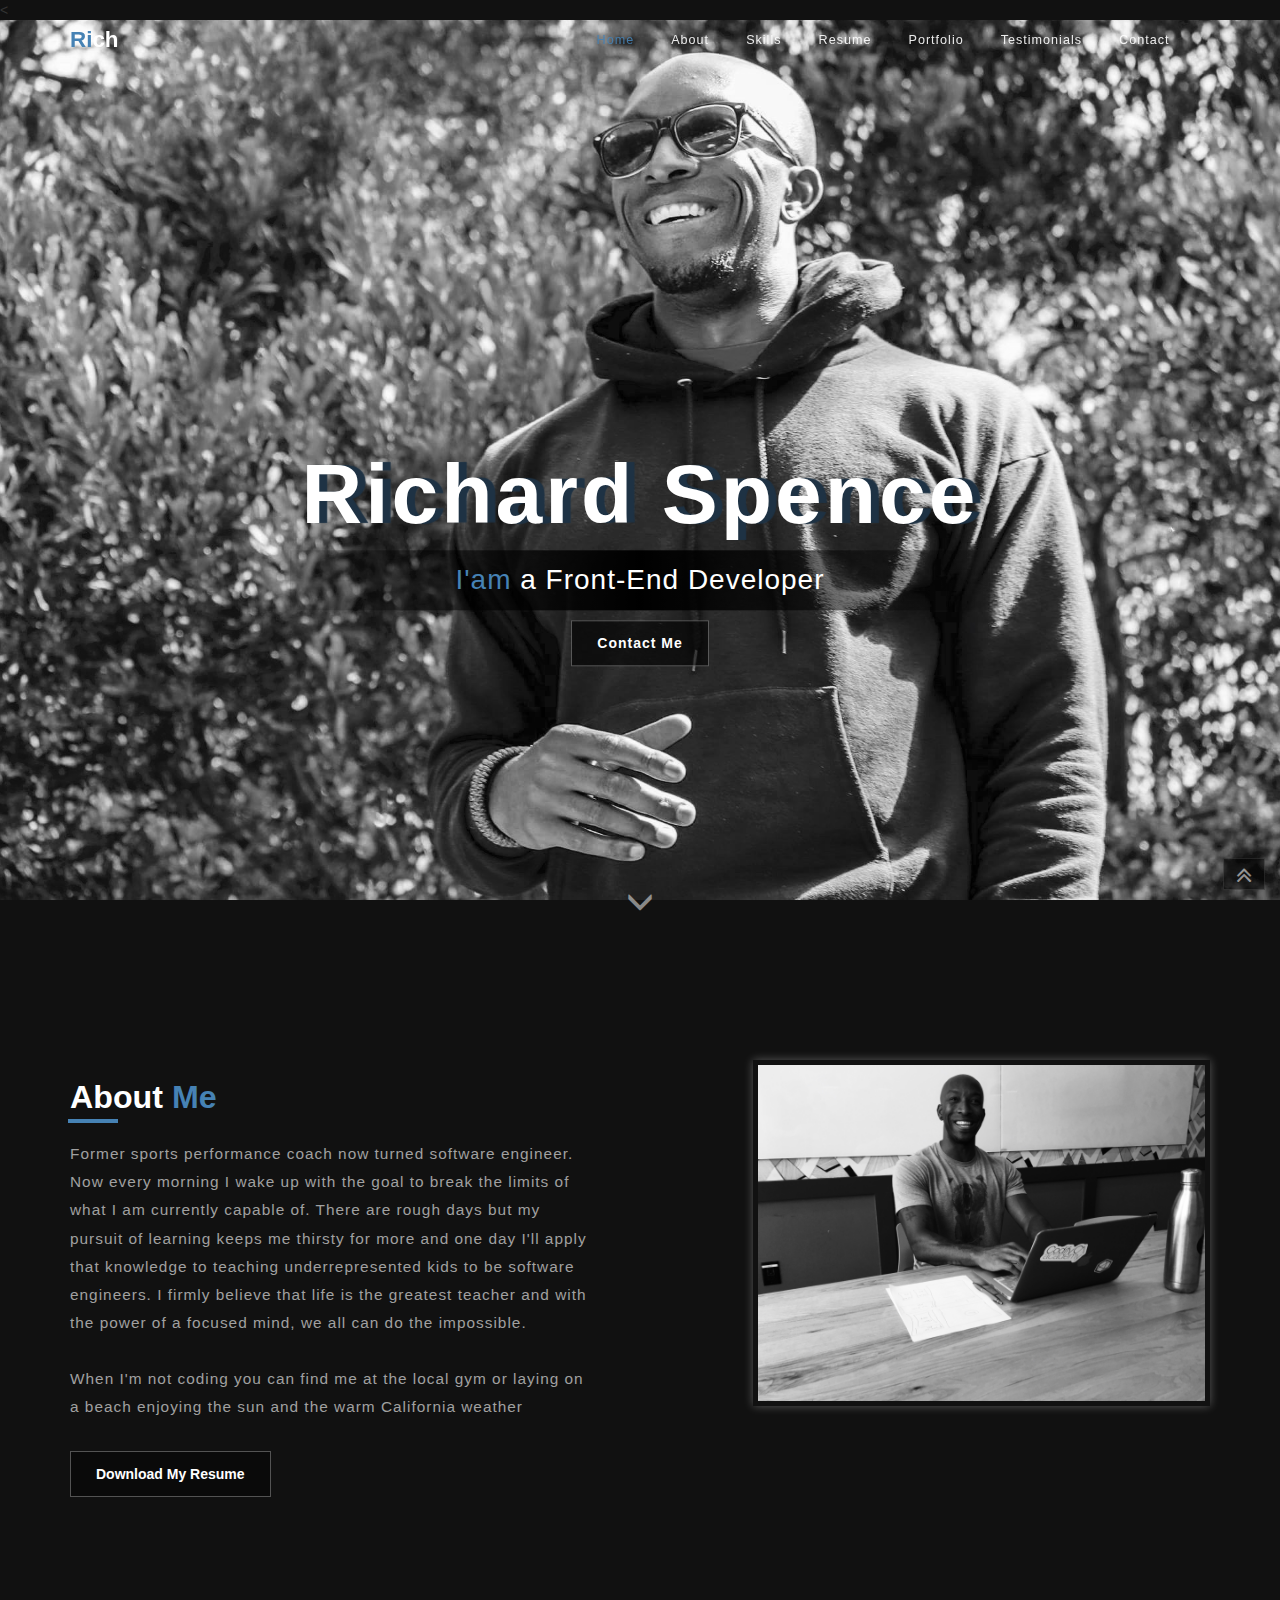
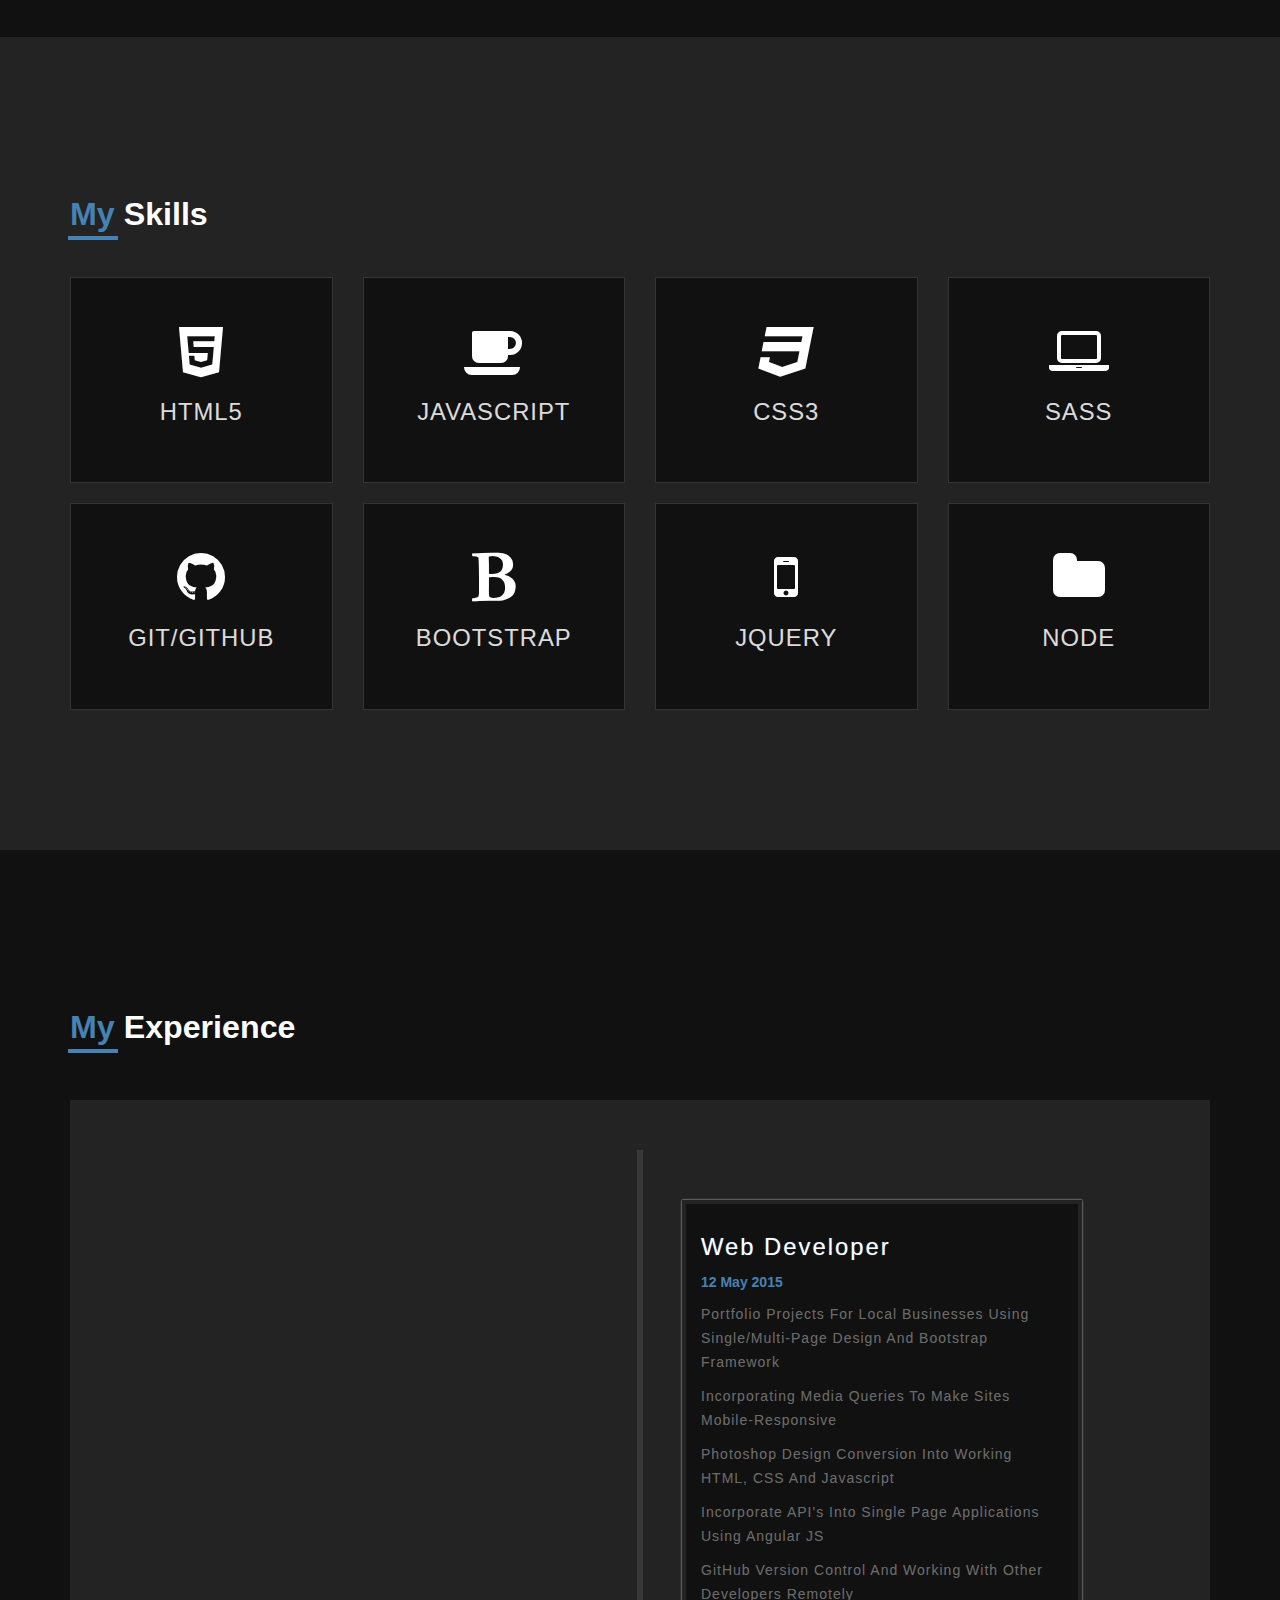
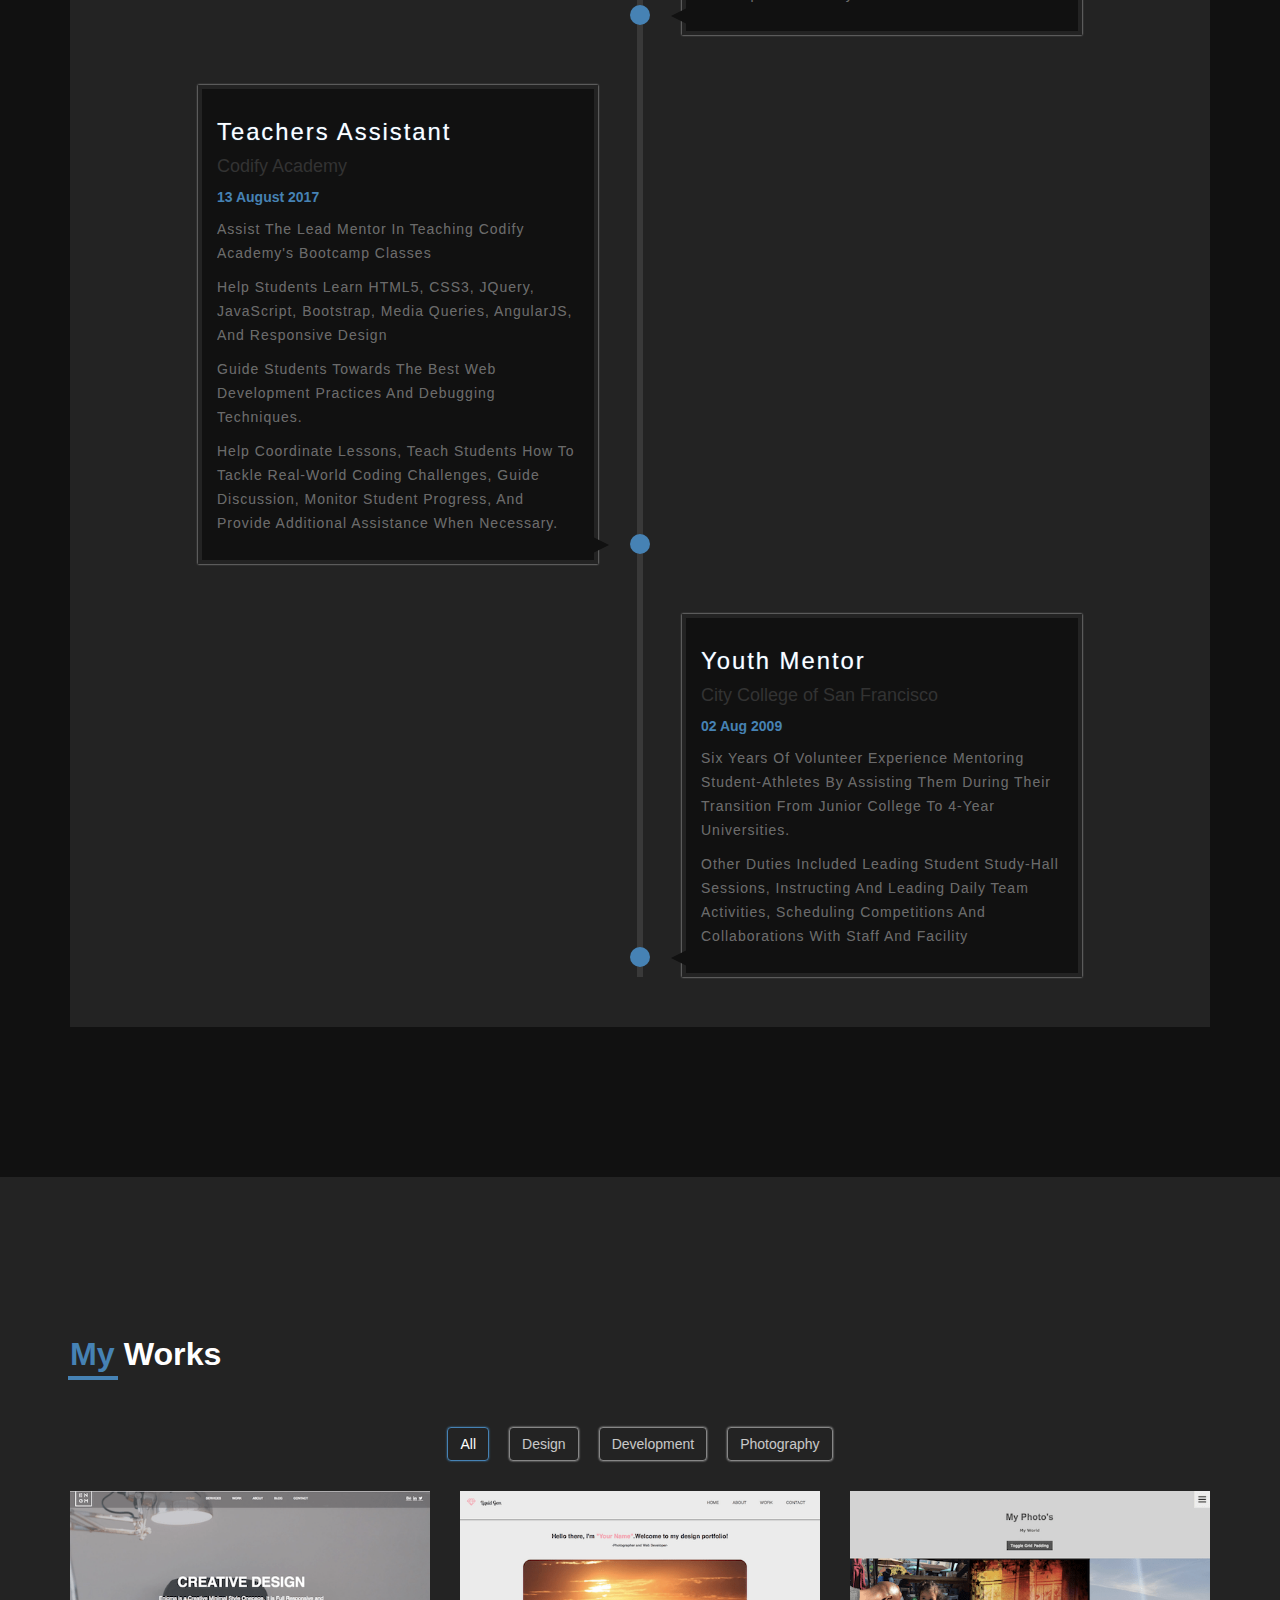
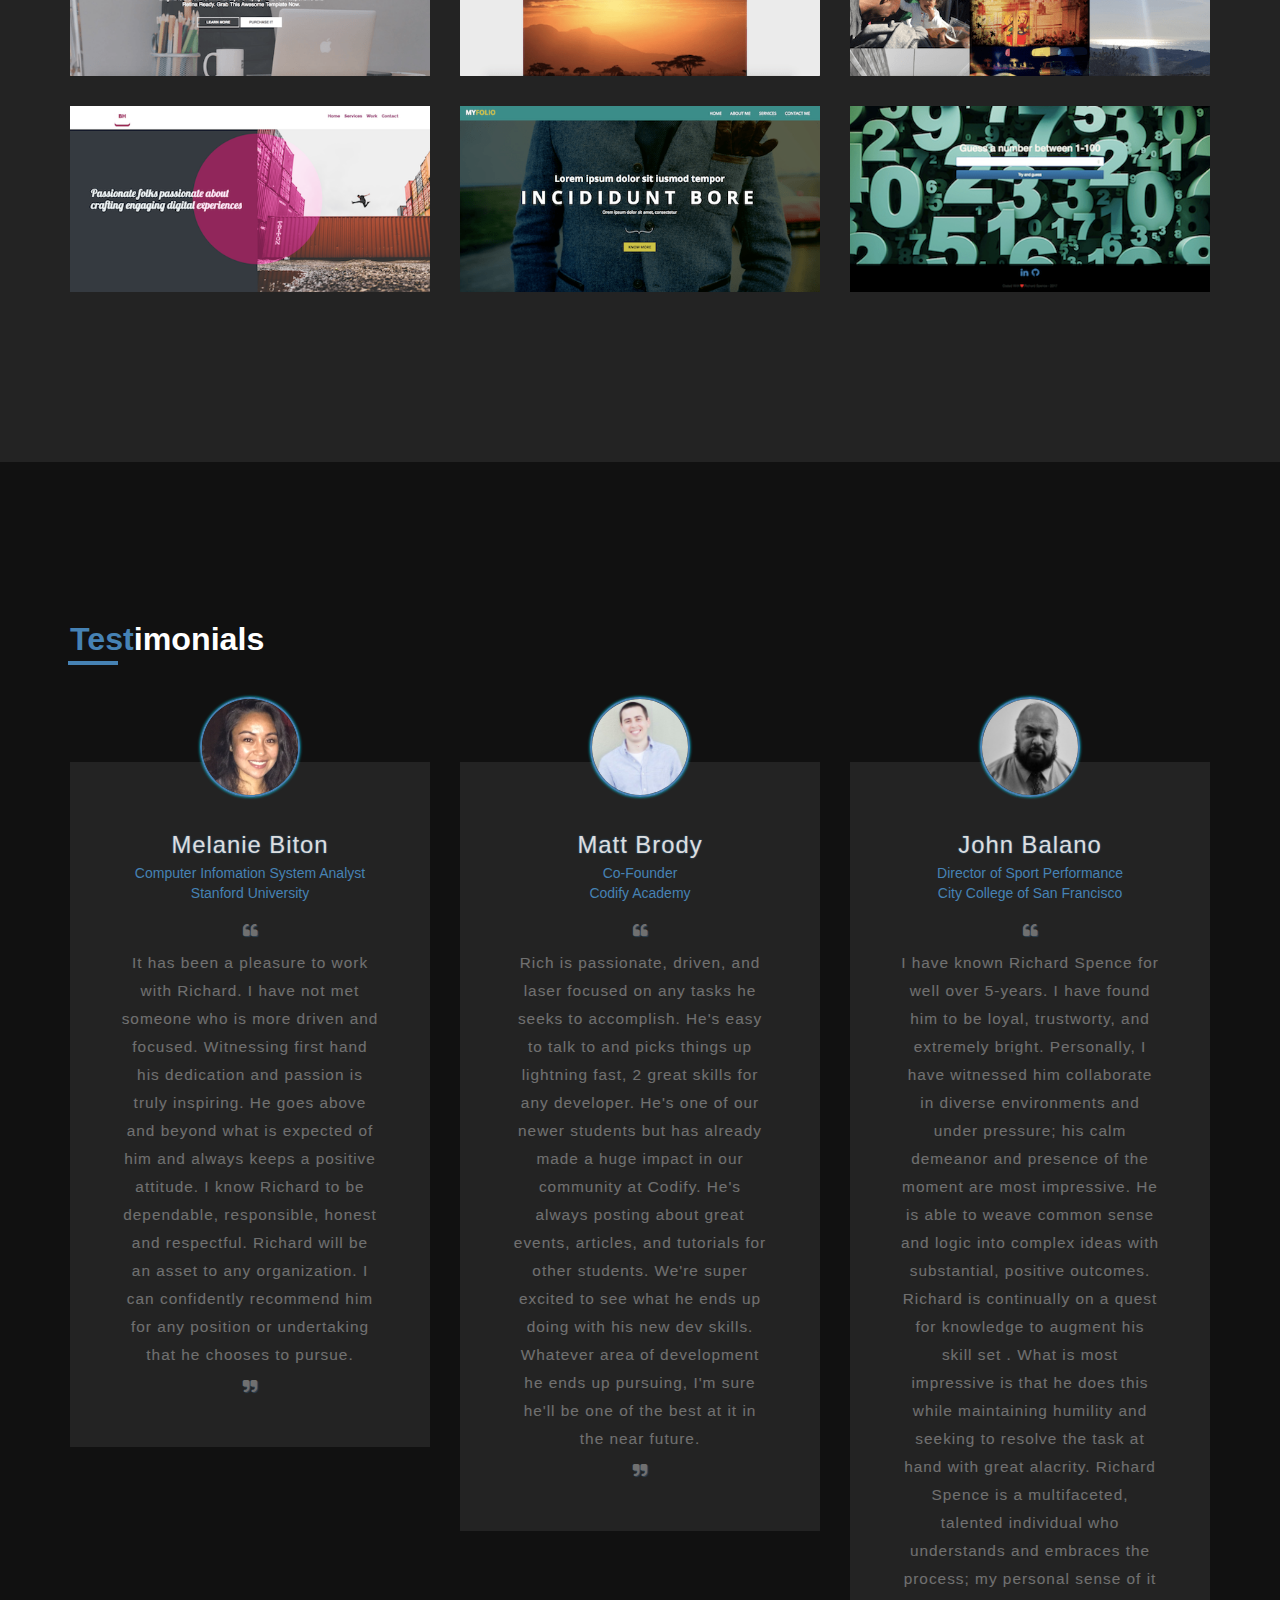
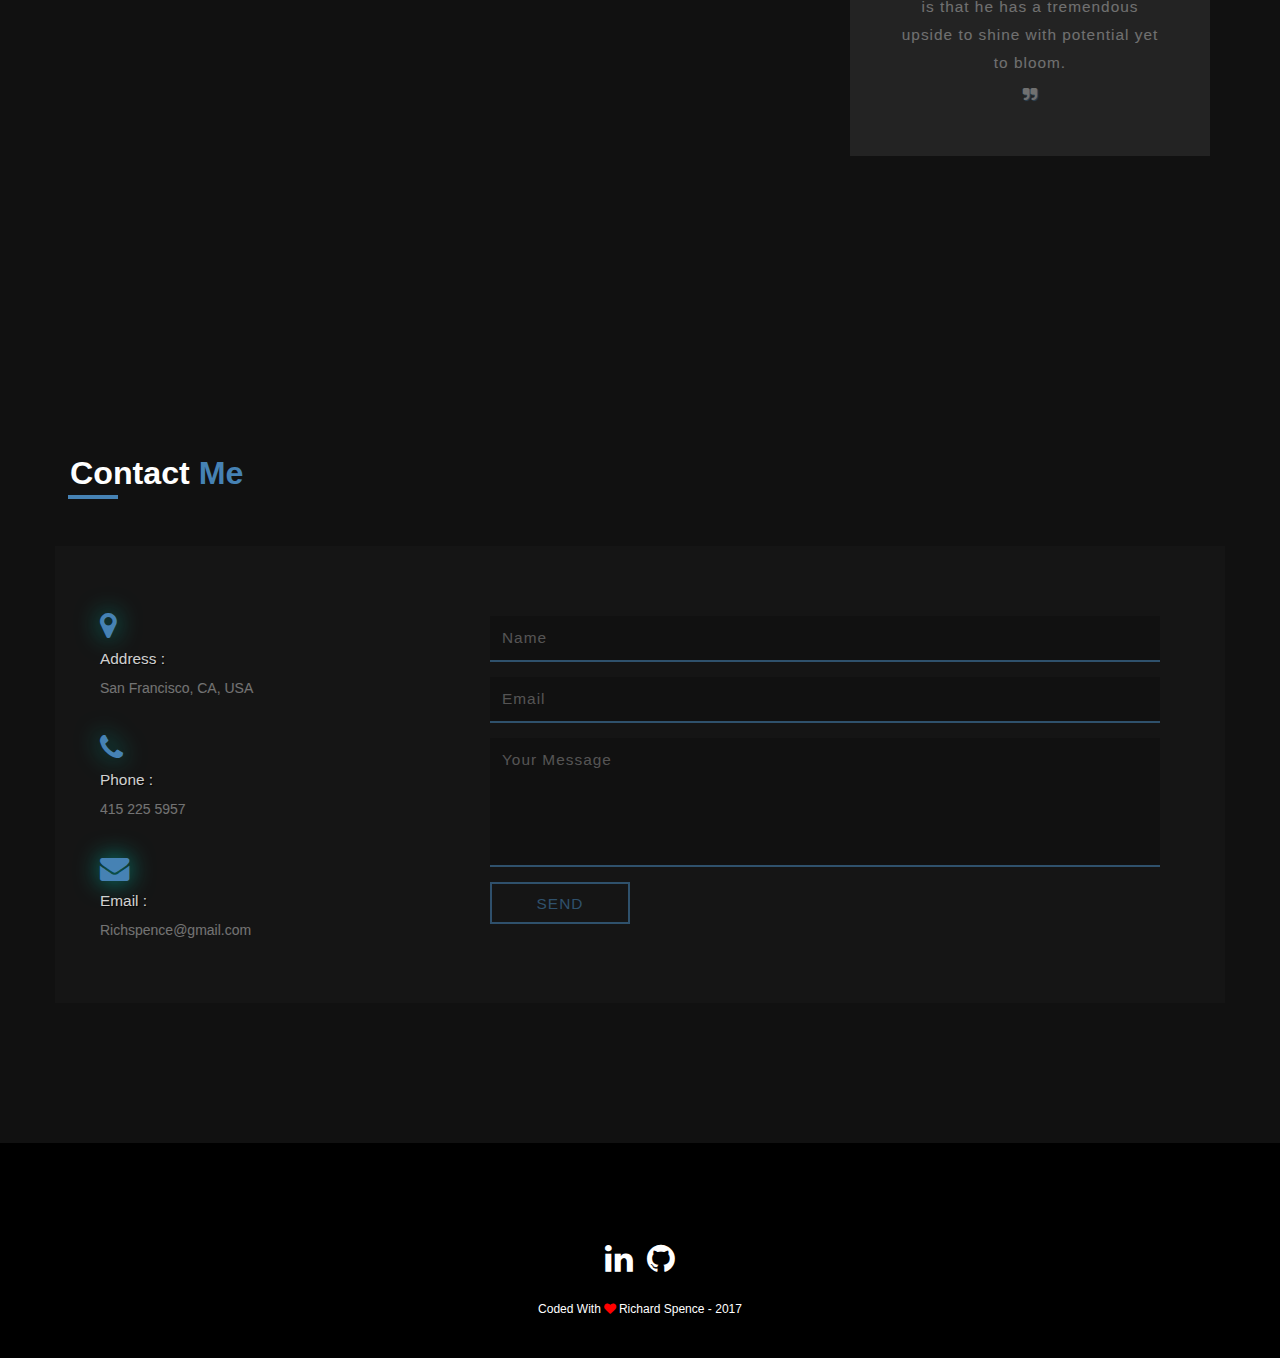
==== commit c84a53b0: "Add a new project to the portfolio section" ====
--- a/index.html
+++ b/index.html
@@ -277,12 +277,12 @@
                         </div>
                         <div class="mix col-xs-12 col-sm-6 col-md-4 w_design w_development" data-order="4">
                             <div class="work_item">
-                                <img src="assests/images/Odd_End-min.png" alt="portfolio">
-                                <div class="item_caption">
-                                    <a href="assests/projects/Odd_Ends_Website/index.html">
-                                        <i class="fa fa-link" aria-hidden="true"></i>
-                                    </a>
-                                    <a href="assests/images/Odd_End-min.png" class="popup">
+                                <img src="assests/images/bootstrap5.png" alt="portfolio">
+                                <div class="item_caption">
+                                    <a href="assests/projects/bootstrap4_temp/index.html">
+                                        <i class="fa fa-link" aria-hidden="true"></i>
+                                    </a>
+                                    <a href="assests/images/bootstrap5.png" class="popup">
                                         <i class="fa fa-search" aria-hidden="true"></i>
                                     </a>
                                 </div>
@@ -303,12 +303,12 @@
                         </div>
                         <div class="mix col-xs-12 col-sm-6 col-md-4 w_photography" data-order="4">
                             <div class="work_item">
-                                <img src="assests/images/QuizApp-min.png" alt="portfolio">
-                                <div class="item_caption">
-                                    <a href="assests/projects/QuizApp/index.html">
-                                        <i class="fa fa-link" aria-hidden="true"></i>
-                                    </a>
-                                    <a href="assests/images/QuizApp-min.png" class="popup">
+                                <img src="assests/images/guessApp-min.png" alt="portfolio">
+                                <div class="item_caption">
+                                    <a href="assests/projects/guessing_game/index.html">
+                                        <i class="fa fa-link" aria-hidden="true"></i>
+                                    </a>
+                                    <a href="assests/images/guessApp-min.png" class="popup">
                                         <i class="fa fa-search" aria-hidden="true"></i>
                                     </a>
                                 </div>
